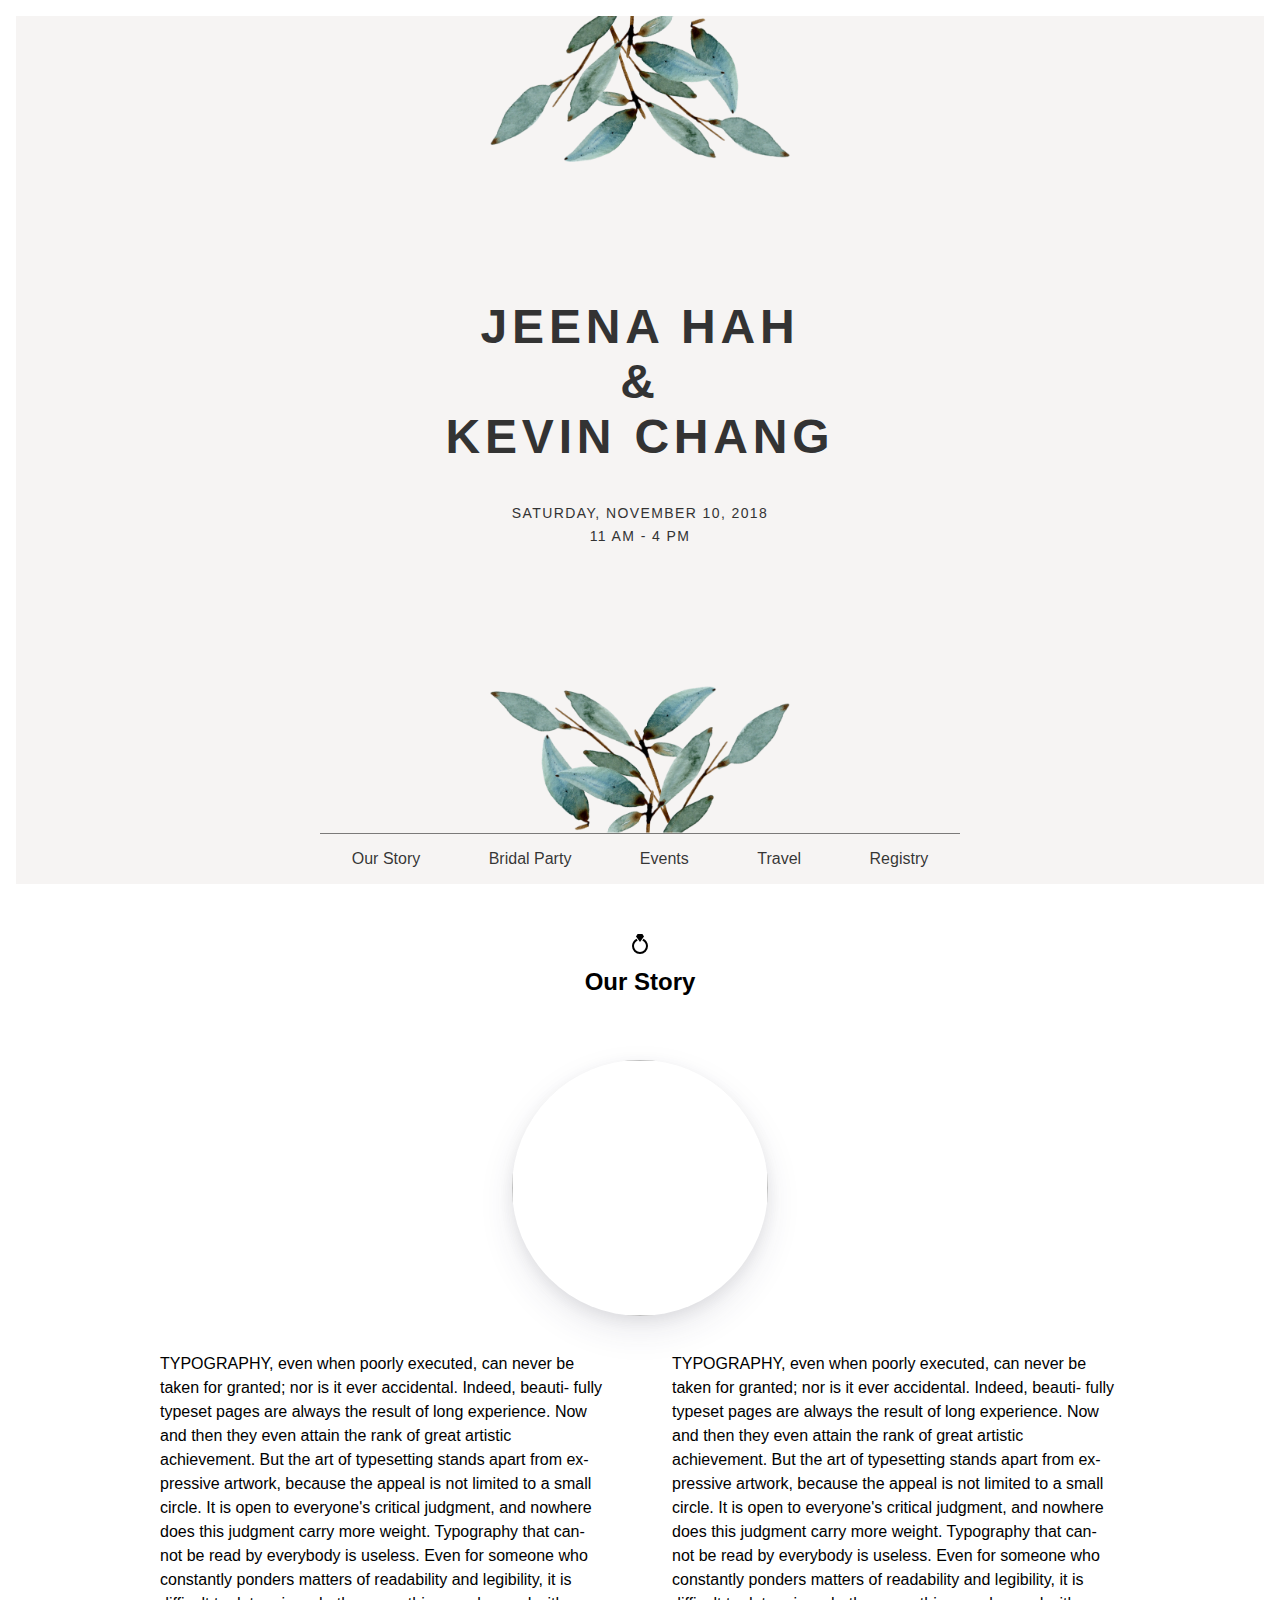
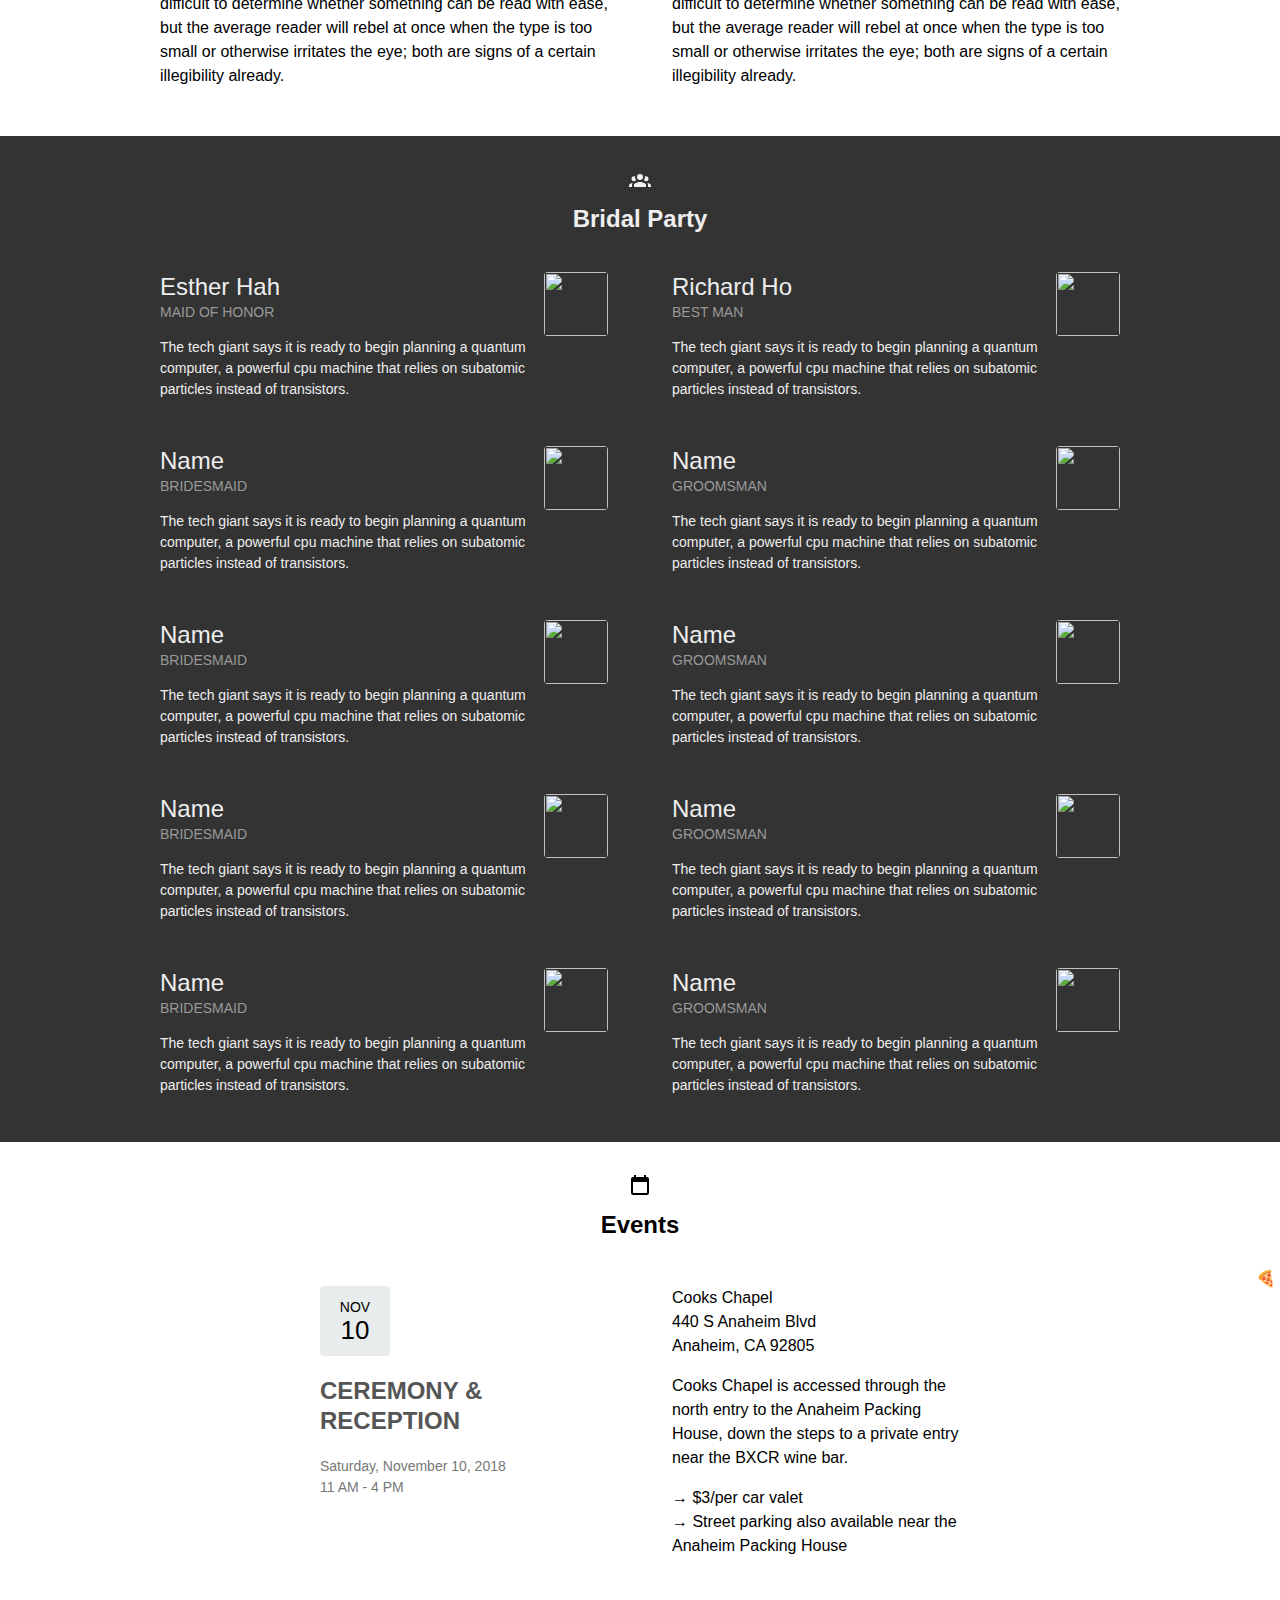
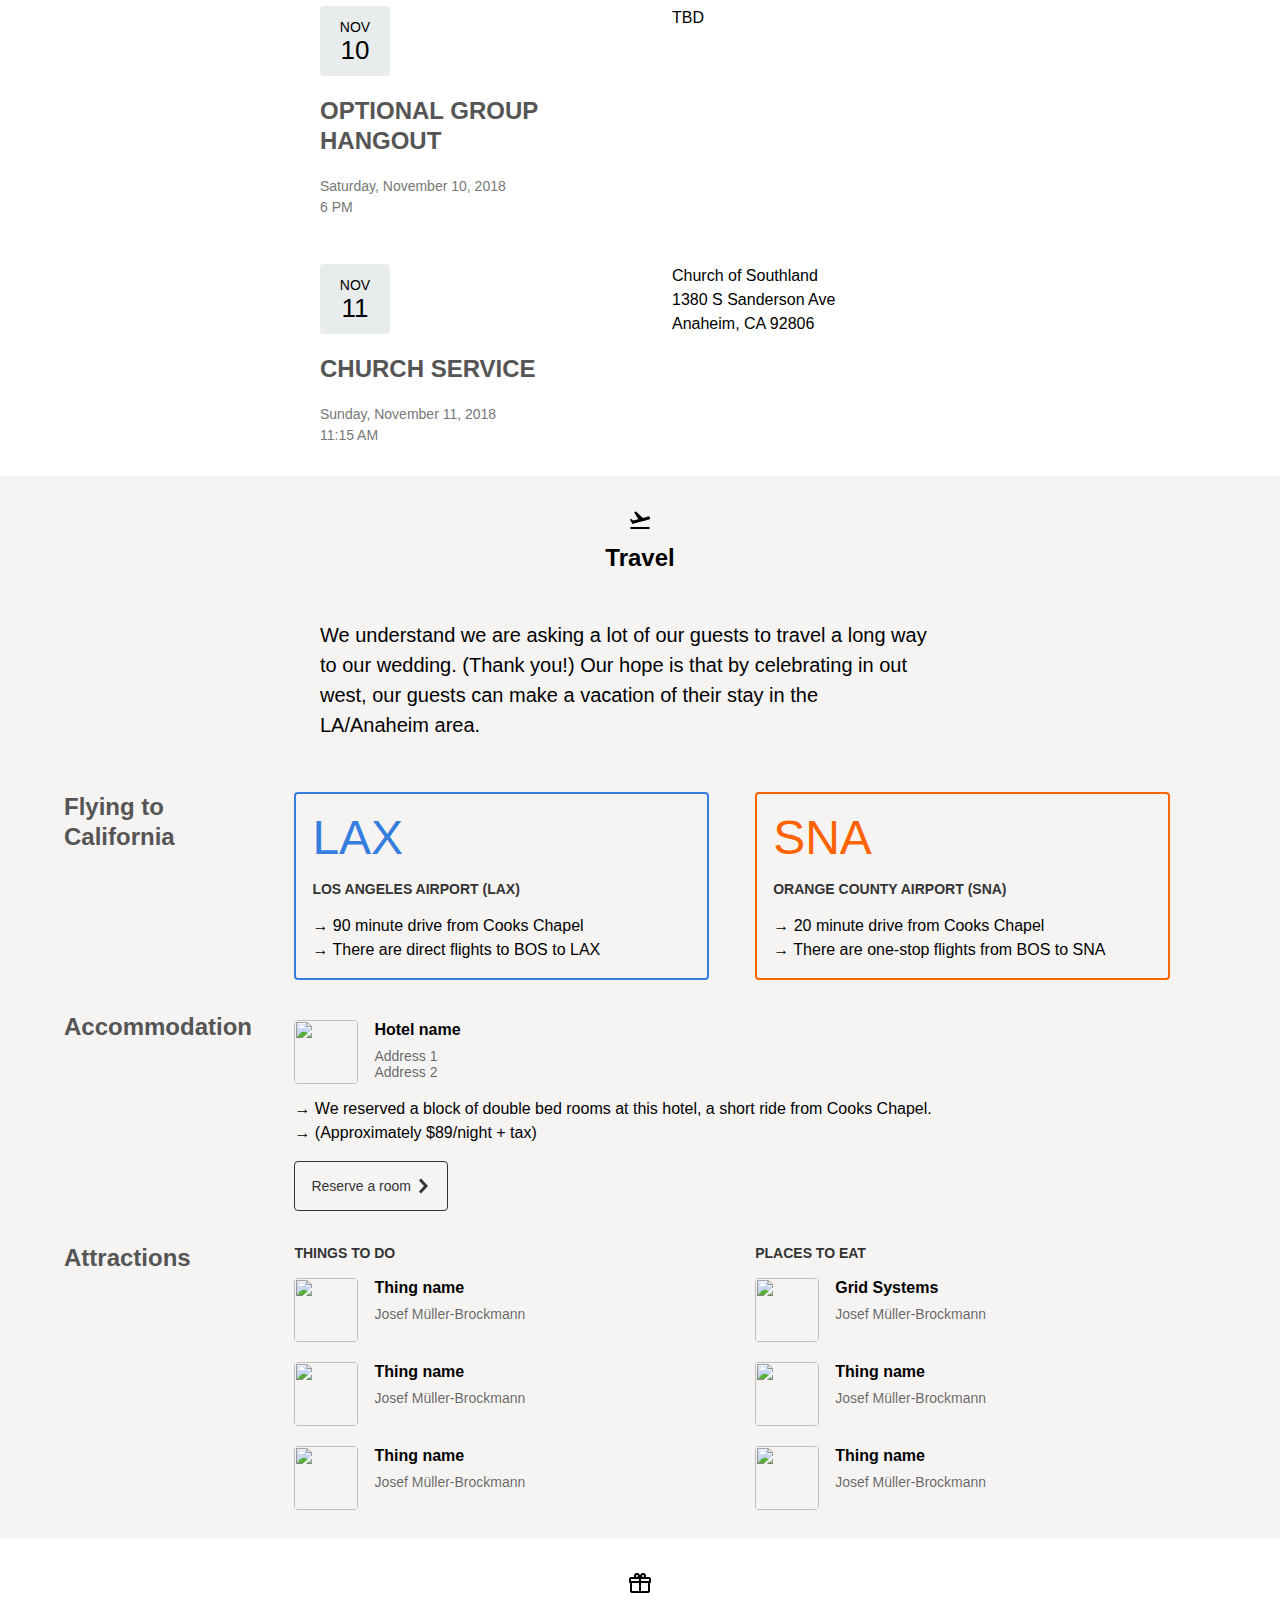
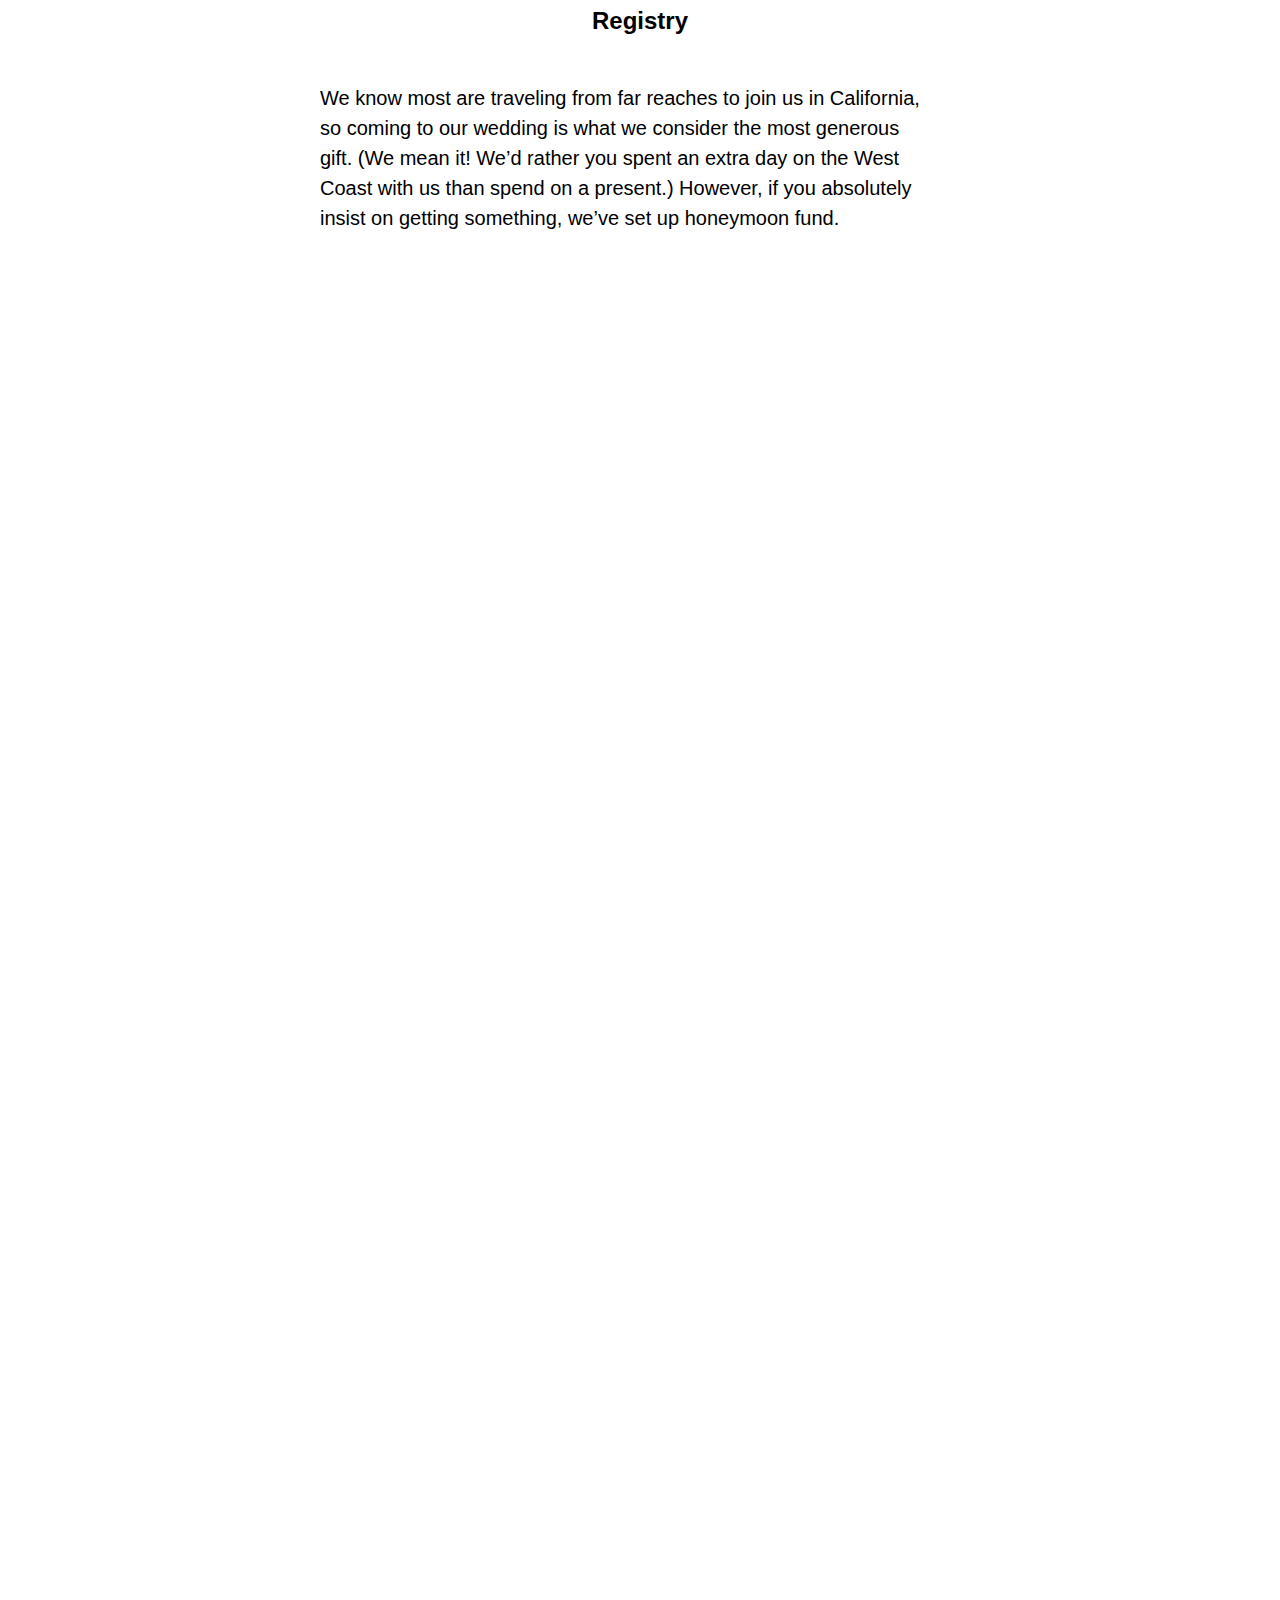
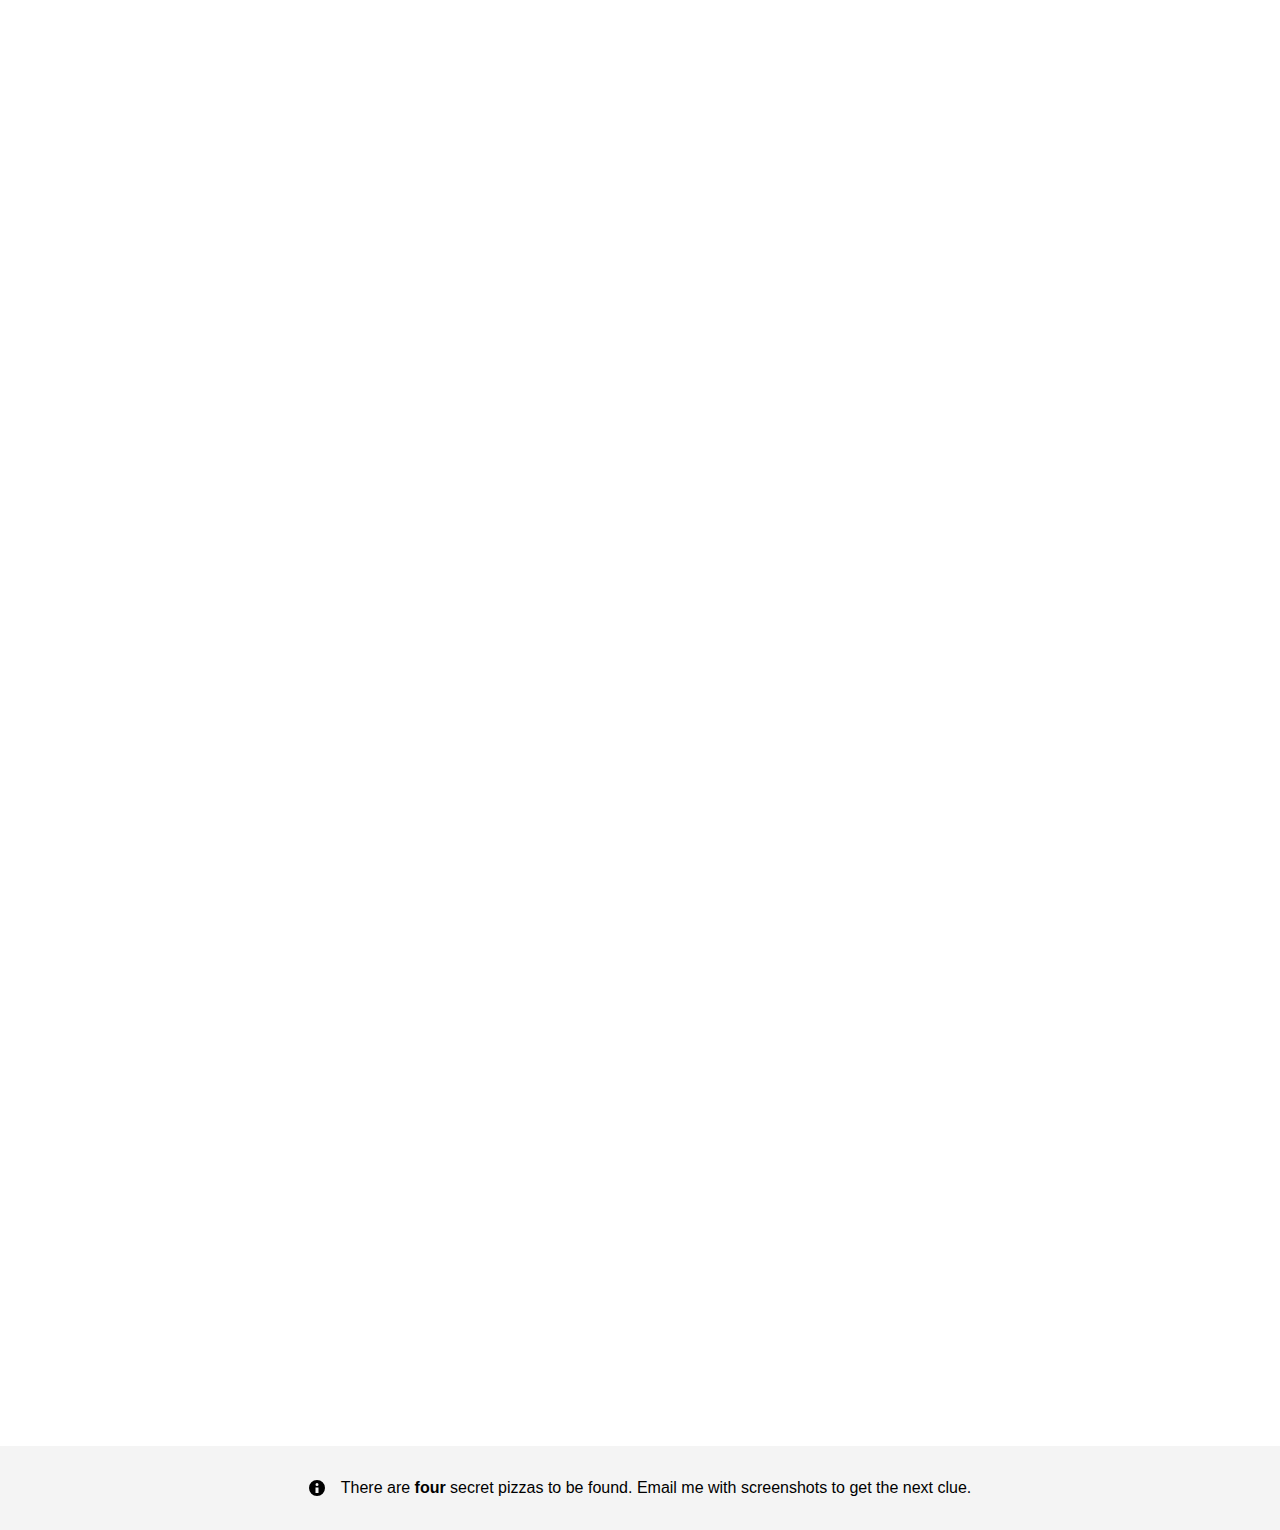
==== index.html @ cdd046a1 "pizza" ====
<!DOCTYPE html>
<html lang="en">
<head>
  <meta charset="utf-8">
  <title>Jeena &amp; Kevin</title>
  <meta name="description" content="">
  <meta name="author" content="">
  <link rel="icon" href="images/favicon.ico" type="image/x-icon"/>
  <meta name="viewport" content="width=device-width, initial-scale=1">
  <link rel="stylesheet" href="css/tachyons.min.css">
  <link rel="stylesheet" href="css/style.css">
</head>
<body class="sans-serif">

<!-- Index
  –––––––––––––––––––––––––––––––––––––––––––––––––– -->
<article id="index">
  <div class="vh-100 dt w-100 tc bg-beige ba bw4 b--white flex justify-between flex-column">

    <div class="flower flex-auto">
      <img src="images/flower.png">
    </div>
    <div class="flex items-center flex-column">
      <h1 class="ttu f3 f1-ns tracked fw7 dark-gray mb3 mt3">Jeena Hah<br/>&amp;<br/>Kevin Chang</h1>

      <blockquote class="ph0 mh0 measure f4 center">
        <cite class="f6 ttu tracked fs-normal dark-gray">Saturday, November 10, 2018<br />11 AM - 4 PM</cite>
      </blockquote>
    </div>

    <div class="flower reverse flex-auto">
      <img onclick="changeTitle()" src="images/flower.png">
    </div>
    <nav class="bt b--black-50 tc center">
    <a class="f6 f5-l link black-80 dim dib pa3 ph4-l" href="#our-story">Our Story</a>
    <a class="f6 f5-l link black-80 dim dib pa3 ph4-l" href="#bridal-party">Bridal Party</a>
    <a class="f6 f5-l link black-80 dim dib pa3 ph4-l" href="#events">Events</a>
    <a class="f6 f5-l link black-80 dim dib pa3 ph4-l" href="#travel">Travel</a>
    <a class="f6 f5-l link black-80 dim dib pa3 ph4-l" href="#registry">Registry</a>
  </nav>

  </div>
</article>
<!-- End Index
  –––––––––––––––––––––––––––––––––––––––––––––––––– -->

<!-- Our Story
  –––––––––––––––––––––––––––––––––––––––––––––––––– -->
<section id="our-story" class="mw8 center">
  <div class="pt4 tc">
    <?xml version="1.0" encoding="UTF-8"?><!DOCTYPE svg PUBLIC "-//W3C//DTD SVG 1.1//EN" "http://www.w3.org/Graphics/SVG/1.1/DTD/svg11.dtd"><svg xmlns="http://www.w3.org/2000/svg" xmlns:xlink="http://www.w3.org/1999/xlink" version="1.1" width="24" height="24" viewBox="0 0 24 24"><path d="M12,10L8,4.4L9.6,2H14.4L16,4.4L12,10M15.5,6.8L14.3,8.5C16.5,9.4 18,11.5 18,14A6,6 0 0,1 12,20A6,6 0 0,1 6,14C6,11.5 7.5,9.4 9.7,8.5L8.5,6.8C5.8,8.1 4,10.8 4,14A8,8 0 0,0 12,22A8,8 0 0,0 20,14C20,10.8 18.2,8.1 15.5,6.8Z" /></svg>
  </div>
  <h1 class="f3 mt2 mb4 tc">Our Story</h1>
</section>

<section class="mw8 center">
  <div class="pt4 pl4 pr4 tc">
    <img src="http://tachyons.io/img/logo.jpg" class="br-100 h5 w5 dib shadow">
  </div>
</section>

<section class="mw8 center">
  <article class="cf ph3 ph4-ns pv4">
    <div class="fn fl-ns w-50-ns pr4-ns">
      <p class="f5 lh-copy mt0-ns">
        TYPOGRAPHY, even when poorly executed, can never be taken for granted;
        nor is it ever accidental. Indeed, beauti- fully typeset pages are always
        the result of long experience. Now and then they even attain the rank of
        great artistic achievement. But the art of typesetting stands apart from
        ex- pressive artwork, because the appeal is not limited to a small
        circle. It is open to everyone's critical judgment, and nowhere does this
        judgment carry more weight. Typography that can- not be read by everybody
        is useless. Even for someone who constantly ponders matters of
        readability and legibility, it is difficult to determine whether
        something can be read with ease, but the average reader will rebel at
        once when the type is too small or otherwise irritates the eye; both are
        signs of a certain illegibility already.
      </p>
    </div>
    <div class="fn fl-ns w-50-ns pl4-ns">
      <p class="f5 lh-copy mt0-ns">
        TYPOGRAPHY, even when poorly executed, can never be taken for granted;
        nor is it ever accidental. Indeed, beauti- fully typeset pages are always
        the result of long experience. Now and then they even attain the rank of
        great artistic achievement. But the art of typesetting stands apart from
        ex- pressive artwork, because the appeal is not limited to a small
        circle. It is open to everyone's critical judgment, and nowhere does this
        judgment carry more weight. Typography that can- not be read by everybody
        is useless. Even for someone who constantly ponders matters of
        readability and legibility, it is difficult to determine whether
        something can be read with ease, but the average reader will rebel at
        once when the type is too small or otherwise irritates the eye; both are
        signs of a certain illegibility already.
      </p>
    </div>
  </article>
</section>
<!-- End Our Story
  –––––––––––––––––––––––––––––––––––––––––––––––––– -->

<!-- Bridal Party
  –––––––––––––––––––––––––––––––––––––––––––––––––– -->
<div class="bg-dark-gray">
  <section id="bridal-party" class="mw8 center">
    <div class="pt4 tc">
      <?xml version="1.0" encoding="UTF-8"?>
      <!DOCTYPE svg PUBLIC "-//W3C//DTD SVG 1.1//EN" "http://www.w3.org/Graphics/SVG/1.1/DTD/svg11.dtd">
      <svg xmlns="http://www.w3.org/2000/svg" xmlns:xlink="http://www.w3.org/1999/xlink" version="1.1"  width="24" height="24" viewBox="0 0 24 24">
         <path fill="#F6F4F3" d="M12,6A3,3 0 0,0 9,9A3,3 0 0,0 12,12A3,3 0 0,0 15,9A3,3 0 0,0 12,6M6,8.17A2.5,2.5 0 0,0 3.5,10.67A2.5,2.5 0 0,0 6,13.17C6.88,13.17 7.65,12.71 8.09,12.03C7.42,11.18 7,10.15 7,9C7,8.8 7,8.6 7.04,8.4C6.72,8.25 6.37,8.17 6,8.17M18,8.17C17.63,8.17 17.28,8.25 16.96,8.4C17,8.6 17,8.8 17,9C17,10.15 16.58,11.18 15.91,12.03C16.35,12.71 17.12,13.17 18,13.17A2.5,2.5 0 0,0 20.5,10.67A2.5,2.5 0 0,0 18,8.17M12,14C10,14 6,15 6,17V19H18V17C18,15 14,14 12,14M4.67,14.97C3,15.26 1,16.04 1,17.33V19H4V17C4,16.22 4.29,15.53 4.67,14.97M19.33,14.97C19.71,15.53 20,16.22 20,17V19H23V17.33C23,16.04 21,15.26 19.33,14.97Z" />
      </svg>
    </div>
    <h1 class="f3 mt2 mb4 tc light-gray">Bridal Party</h1>
  </section>

  <section class="mw8 center pb2">
    <ul class="cf list pl0 ml0">
      <li class="fl w-100 w-50-ns">
        <div class="pl3 pr4 pl4-ns pl4-ns">
          <div class="dt w-100 pb2 mt2">
            <div class="dtc v-top pr3">
              <h1 class="f3 fw5 mt0 mb0 lh-title light-gray">Esther Hah</h1>
              <p class="f6 lh-copy silver mv0 ttu">Maid of Honor</p>
              <p class="lh-copy measure f6 light-gray">
                The tech giant says it is ready to begin planning a quantum
                computer, a powerful cpu machine that relies on subatomic particles instead
                of transistors.
              </p>
            </div>
            <div class="dtc w3">
              <img src="http://tachyons.io/img/logo.jpg"class="br2 h3 w3 dib">
            </div>
          </div>
        </div>
      </li>
      <li class="fl w-100 w-50-ns">
        <div class="pl3 pr4 pl4-ns pl4-ns">
          <div class="dt w-100 pb2 mt2">
            <div class="dtc v-top pr3">
              <h1 class="f3 fw5 mt0 mb0 lh-title light-gray">Richard Ho</h1>
              <p class="f6 lh-copy silver mv0 ttu">Best Man</p>
              <p class="lh-copy measure f6 light-gray">
                The tech giant says it is ready to begin planning a quantum
                computer, a powerful cpu machine that relies on subatomic particles instead
                of transistors.
              </p>
            </div>
            <div class="dtc w3">
              <img src="http://tachyons.io/img/logo.jpg"class="br2 h3 w3 dib">
            </div>
          </div>
        </div>
      </li>
    </ul>
    <ul class="cf list pl0 ml0">
      <li class="fl w-100 w-50-ns">
        <div class="pl3 pr4 pl4-ns pl4-ns">
          <div class="dt w-100 pb2 mt2">
            <div class="dtc v-top pr3">
              <h1 class="f3 fw5 mt0 mb0 lh-title light-gray">Name</h1>
              <p class="f6 lh-copy silver mv0 ttu">Bridesmaid</p>
              <p class="lh-copy measure f6 light-gray">
                The tech giant says it is ready to begin planning a quantum
                computer, a powerful cpu machine that relies on subatomic particles instead
                of transistors.
              </p>
            </div>
            <div class="dtc w3">
              <img src="http://tachyons.io/img/logo.jpg"class="br2 h3 w3 dib">
            </div>
          </div>
        </div>
      </li>
      <li class="fl w-100 w-50-ns">
        <div class="pl3 pr4 pl4-ns pl4-ns">
          <div class="dt w-100 pb2 mt2">
            <div class="dtc v-top pr3">
              <h1 class="f3 fw5 mt0 mb0 lh-title light-gray">Name</h1>
              <p class="f6 lh-copy silver mv0 ttu">Groomsman</p>
              <p class="lh-copy measure f6 light-gray">
                The tech giant says it is ready to begin planning a quantum
                computer, a powerful cpu machine that relies on subatomic particles instead
                of transistors.
              </p>
            </div>
            <div class="dtc w3">
              <img src="http://tachyons.io/img/logo.jpg"class="br2 h3 w3 dib">
            </div>
          </div>
        </div>
      </li>
    </ul>
    <ul class="cf list pl0 ml0">
       <li class="fl w-100 w-50-ns">
        <div class="pl3 pr4 pl4-ns pl4-ns">
          <div class="dt w-100 pb2 mt2">
            <div class="dtc v-top pr3">
              <h1 class="f3 fw5 mt0 mb0 lh-title light-gray">Name</h1>
              <p class="f6 lh-copy silver mv0 ttu">Bridesmaid</p>
              <p class="lh-copy measure f6 light-gray">
                The tech giant says it is ready to begin planning a quantum
                computer, a powerful cpu machine that relies on subatomic particles instead
                of transistors.
              </p>
            </div>
            <div class="dtc w3">
              <img src="http://tachyons.io/img/logo.jpg"class="br2 h3 w3 dib">
            </div>
          </div>
        </div>
      </li>
      <li class="fl w-100 w-50-ns">
        <div class="pl3 pr4 pl4-ns pl4-ns">
          <div class="dt w-100 pb2 mt2">
            <div class="dtc v-top pr3">
              <h1 class="f3 fw5 mt0 mb0 lh-title light-gray">Name</h1>
              <p class="f6 lh-copy silver mv0 ttu">Groomsman</p>
              <p class="lh-copy measure f6 light-gray">
                The tech giant says it is ready to begin planning a quantum
                computer, a powerful cpu machine that relies on subatomic particles instead
                of transistors.
              </p>
            </div>
            <div class="dtc w3">
              <img src="http://tachyons.io/img/logo.jpg"class="br2 h3 w3 dib">
            </div>
          </div>
        </div>
      </li>
    </ul>
    <ul class="cf list pl0 ml0">
       <li class="fl w-100 w-50-ns">
        <div class="pl3 pr4 pl4-ns pl4-ns">
          <div class="dt w-100 pb2 mt2">
            <div class="dtc v-top pr3">
              <h1 class="f3 fw5 mt0 mb0 lh-title light-gray">Name</h1>
              <p class="f6 lh-copy silver mv0 ttu">Bridesmaid</p>
              <p class="lh-copy measure f6 light-gray">
                The tech giant says it is ready to begin planning a quantum
                computer, a powerful cpu machine that relies on subatomic particles instead
                of transistors.
              </p>
            </div>
            <div class="dtc w3">
              <img src="http://tachyons.io/img/logo.jpg"class="br2 h3 w3 dib">
            </div>
          </div>
        </div>
      </li>
      <li class="fl w-100 w-50-ns">
        <div class="pl3 pr4 pl4-ns pl4-ns">
          <div class="dt w-100 pb2 mt2">
            <div class="dtc v-top pr3">
              <h1 class="f3 fw5 mt0 mb0 lh-title light-gray">Name</h1>
              <p class="f6 lh-copy silver mv0 ttu">Groomsman</p>
              <p class="lh-copy measure f6 light-gray">
                The tech giant says it is ready to begin planning a quantum
                computer, a powerful cpu machine that relies on subatomic particles instead
                of transistors.
              </p>
            </div>
            <div class="dtc w3">
              <img src="http://tachyons.io/img/logo.jpg"class="br2 h3 w3 dib">
            </div>
          </div>
        </div>
      </li>
    </ul>
    <ul class="cf list pl0 ml0">
       <li class="fl w-100 w-50-ns">
        <div class="pl3 pr4 pl4-ns pl4-ns">
          <div class="dt w-100 pb2 mt2">
            <div class="dtc v-top pr3">
              <h1 class="f3 fw5 mt0 mb0 lh-title light-gray">Name</h1>
              <p class="f6 lh-copy silver mv0 ttu">Bridesmaid</p>
              <p class="lh-copy measure f6 light-gray">
                The tech giant says it is ready to begin planning a quantum
                computer, a powerful cpu machine that relies on subatomic particles instead
                of transistors.
              </p>
            </div>
            <div class="dtc w3">
              <img src="http://tachyons.io/img/logo.jpg"class="br2 h3 w3 dib">
            </div>
          </div>
        </div>
      </li>
      <li class="fl w-100 w-50-ns">
        <div class="pl3 pr4 pl4-ns pl4-ns">
          <div class="dt w-100 pb2 mt2">
            <div class="dtc v-top pr3">
              <h1 class="f3 fw5 mt0 mb0 lh-title light-gray">Name</h1>
              <p class="f6 lh-copy silver mv0 ttu">Groomsman</p>
              <p class="lh-copy measure f6 light-gray">
                The tech giant says it is ready to begin planning a quantum
                computer, a powerful cpu machine that relies on subatomic particles instead
                of transistors.
              </p>
            </div>
            <div class="dtc w3">
              <img src="http://tachyons.io/img/logo.jpg"class="br2 h3 w3 dib">
            </div>
          </div>
        </div>
      </li>
    </ul>
  </section>
</div>
<!-- End Bridal Party
  –––––––––––––––––––––––––––––––––––––––––––––––––– -->

<!-- Events
  –––––––––––––––––––––––––––––––––––––––––––––––––– -->
<section id="events" class="mw8 center">
  <div class="pt4 tc">
    <?xml version="1.0" encoding="UTF-8"?><!DOCTYPE svg PUBLIC "-//W3C//DTD SVG 1.1//EN" "http://www.w3.org/Graphics/SVG/1.1/DTD/svg11.dtd"><svg xmlns="http://www.w3.org/2000/svg" xmlns:xlink="http://www.w3.org/1999/xlink" version="1.1" width="24" height="24" viewBox="0 0 24 24"><path d="M19,19H5V8H19M16,1V3H8V1H6V3H5C3.89,3 3,3.89 3,5V19A2,2 0 0,0 5,21H19A2,2 0 0,0 21,19V5C21,3.89 20.1,3 19,3H18V1" /></svg>
  </div>
  <h1 class="f3 mt2 mb4 tc">Events</h1>
</section>

<div class="relative">
  <div class="absolute top-0 right-0 white">
    You found a secret 🍕!
  </div>
</div>

<section class="mw7 center">
  <article class="cf ph3 ph5-ns pv3">
    <header class="fn fl-ns w-50-ns pr4-ns">
      <div class="eventlist is-pulled-right">
        <div class="month">Nov</div>
        <div class="day">10</div>
      </div>
      <h2 class="f3 ttu mid-gray lh-title">
        CEREMONY &amp; RECEPTION
      </h2>
      <p class="f6 gray lh-copy">Saturday, November 10, 2018<br />11 AM - 4 PM</p>
    </header>
    <div class="fn fl-ns w-50-ns pl4-ns">
      <p class="f5 lh-copy mt0-ns">
        Cooks Chapel<br />
        440 S Anaheim Blvd<br />
        Anaheim, CA 92805
      </p>
      <p class="f5 mt0 lh-copy"> 
        Cooks Chapel is accessed through the north entry to the Anaheim Packing House, down the steps to a private entry near the BXCR wine bar.
      </p>
      <p class="f5 mt0 lh-copy">
        &rarr; $3/per car valet<br />
        &rarr; Street parking also available near the Anaheim Packing House
      </p>
    </div>
  </article>

  <article class="cf ph3 ph5-ns pv3">
    <header class="fn fl-ns w-50-ns pr4-ns">
      <div class="eventlist is-pulled-right">
        <div class="month">Nov</div>
        <div class="day">10</div>
      </div>
      <h2 class="f3 ttu mid-gray lh-title">
        OPTIONAL GROUP HANGOUT
      </h2>
      <p class="f6 gray lh-copy">Saturday, November 10, 2018<br />6 PM</p>
    </header>
    <div class="fn fl-ns w-50-ns pl4-ns">
      <p class="f5 lh-copy mt0-ns">
        TBD
      </p>
    </div>
  </article>

  <article class="cf ph3 ph5-ns pv3">
    <header class="fn fl-ns w-50-ns pr4-ns">
      <div class="eventlist is-pulled-right">
        <div class="month">Nov</div>
        <div class="day">11</div>
      </div>
      <h2 class="f3 ttu mid-gray lh-title">
        Church Service
      </h2>
      <p class="f6 gray lh-copy">Sunday, November 11, 2018<br />11:15 AM</p>
    </header>
    <div class="fn fl-ns w-50-ns pl4-ns">
      <p class="f5 lh-copy mt0-ns">
        Church of Southland<br />
        1380 S Sanderson Ave<br />
        Anaheim, CA 92806
      </p>
    </div>
  </article>
</section>
<!-- End Events
  –––––––––––––––––––––––––––––––––––––––––––––––––– -->

<!-- Travel
  –––––––––––––––––––––––––––––––––––––––––––––––––– -->
<div class="bg-beige">
  <section id="travel" class="mw8 center">
    <div class="pt4 tc">
      <?xml version="1.0" encoding="UTF-8"?><!DOCTYPE svg PUBLIC "-//W3C//DTD SVG 1.1//EN" "http://www.w3.org/Graphics/SVG/1.1/DTD/svg11.dtd"><svg xmlns="http://www.w3.org/2000/svg" xmlns:xlink="http://www.w3.org/1999/xlink" version="1.1" width="24" height="24" viewBox="0 0 24 24"><path d="M2.5,19H21.5V21H2.5V19M22.07,9.64C21.86,8.84 21.03,8.36 20.23,8.58L14.92,10L8,3.57L6.09,4.08L10.23,11.25L5.26,12.58L3.29,11.04L1.84,11.43L3.66,14.59L4.43,15.92L6.03,15.5L11.34,14.07L15.69,12.91L21,11.5C21.81,11.26 22.28,10.44 22.07,9.64Z" /></svg>
    </div>
    <h1 class="f3 mt2 mb4 tc">Travel</h1>
  </section>

  <section class="mw7 center">
    <article class="cf ph3 ph5-ns pv3">
      <div class="fn fl-ns w-100-ns pr4-ns">
        <p class="f4 lh-copy mt0-ns">
          We understand we are asking a lot of our guests to travel a long way to our wedding. (Thank you!) Our hope is that by celebrating in out west, our guests can make a vacation of their stay in the LA/Anaheim area.
        </p>
      </div>
    </article>
  </section>

  <section class="mw9 center">
    <article class="cf ph3 ph5-ns pv3">
      <header class="fn fl-ns w-20-ns pr4-ns">
        <h2 class="f3 mid-gray lh-title mt0">
          Flying to California
        </h2>
      </header>
      <div class="fn fl-ns w-40-ns">
        <div class="mb4 mb0-ns w-100 w-90-ns ba bw1 b--blue pa3 mr3 br2">
          <p class="fw2 f1 ma0 pa0 blue">LAX</p>
          <p class="f6 lh-copy dark-gray fw7 ttu">Los Angeles Airport (LAX)</p>
          <p class="f5 lh-copy mt0-ns mb0">
            &rarr; 90 minute drive from Cooks Chapel<br />
            &rarr; There are direct flights to BOS to LAX
          </p>
        </div>
      </div>
      <div class="fn fl-ns w-40-ns">
        <div class="mb4 mb0-ns w-100 w-90-ns ba bw1 b--orange pa3 mr3 br2">
          <p class="fw2 f1 ma0 pa0 orange">SNA</p>
          <p class="f6 lh-copy dark-gray fw7 ttu">Orange County Airport (SNA)</p>
          <p class="f5 lh-copy mt0-ns mb0">
            &rarr; 20 minute drive from Cooks Chapel<br />
            &rarr; There are one-stop flights from BOS to SNA
          </p>
        </div>
      </div>
    </article>
  </section>

  <section class="mw9 center">
    <article class="cf ph3 ph5-ns pv3">
      <header class="fn fl-ns w-20-ns pr4-ns">
        <h2 class="f3 mid-gray lh-title mt0">
          Accommodation
        </h2>
      </header>
      <div class="fn fl-ns w-80-ns">
        <a class="link dt w-100 pb2 mt2 dim" href="#0">
          <div class="dtc w3">
            <img src="http://tachyons.io/img/logo.jpg"class="br2 h3 w3 dib">
          </div>
          <div class="dtc v-top pl3">
            <h1 class="f6 f5-ns fw6 lh-title black mv0">Hotel name</h1>
            <h2 class="f6 fw4 mt2 mb0 black-60">Address 1<br />Address 2</h2>
          </div>
        </a>
        <p class="f5 lh-copy mt0-ns">
          &rarr; We reserved a block of double bed rooms at this hotel, a short ride from Cooks Chapel.<br />
          &rarr; (Approximately $89/night + tax)
        </p>
        <a href="#" class="f6 no-underline dark-gray bg-animate hover-black inline-flex items-center pa3 mt0 ba br2 border-box">
        <span class="pr1">Reserve a room</span>
        <svg class="w1" data-icon="chevronRight" viewBox="0 0 32 32" style="fill:currentcolor">
          <title>chevronRight icon</title>
          <path d="M12 1 L26 16 L12 31 L8 27 L18 16 L8 5 z"></path>
        </svg>
      </a>
      </div>
    </article>
  </section>

  <section class="mw9 center">
    <article class="cf ph3 ph5-ns pv3">
      <header class="fn fl-ns w-20-ns pr4-ns">
        <h2 class="f3 mid-gray lh-title mt0">
          Attractions
        </h2>
      </header>
      <div class="fn fl-ns w-40-ns">
        <p class="f6 mt0-ns lh-copy dark-gray fw7 ttu">Things to do</p>
        <article>
          <a class="link dt w-100 pb2 mt2 dim" href="#0">
            <div class="dtc w3">
              <img src="http://tachyons.io/img/logo.jpg"class="br2 h3 w3 dib">
            </div>
            <div class="dtc v-top pl3">
              <h1 class="f6 f5-ns fw6 lh-title black mv0">Thing name</h1>
              <h2 class="f6 fw4 mt2 mb0 black-60">Josef Müller-Brockmann</h2>
            </div>
          </a>
          <a class="link dt w-100 pb2 mt2 dim" href="#0">
            <div class="dtc w3">
              <img src="http://tachyons.io/img/logo.jpg"class="br2 h3 w3 dib">
            </div>
            <div class="dtc v-top pl3">
              <h1 class="f6 f5-ns fw6 lh-title black mv0">Thing name</h1>
              <h2 class="f6 fw4 mt2 mb0 black-60">Josef Müller-Brockmann</h2>
            </div>
          </a>
          <a class="link dt w-100 pb2 mt2 dim" href="#0">
            <div class="dtc w3">
              <img src="http://tachyons.io/img/logo.jpg"class="br2 h3 w3 dib">
            </div>
            <div class="dtc v-top pl3">
              <h1 class="f6 f5-ns fw6 lh-title black mv0">Thing name</h1>
              <h2 class="f6 fw4 mt2 mb0 black-60">Josef Müller-Brockmann</h2>
            </div>
          </a>
        </article>
      </div>
      <div class="fn fl-ns w-40-ns">
        <p class="f6 mt0-ns lh-copy dark-gray fw7 ttu">Places to eat</p>
        <article>
          <a class="link dt w-100 pb2 mt2 dim" href="#0">
            <div class="dtc w3">
              <img src="http://tachyons.io/img/logo.jpg"class="br2 h3 w3 dib">
            </div>
            <div class="dtc v-top pl3">
              <h1 class="f6 f5-ns fw6 lh-title black mv0">Grid Systems</h1>
              <h2 class="f6 fw4 mt2 mb0 black-60">Josef Müller-Brockmann</h2>
            </div>
          </a>
          <a class="link dt w-100 pb2 mt2 dim" href="#0">
            <div class="dtc w3">
              <img src="http://tachyons.io/img/logo.jpg"class="br2 h3 w3 dib">
            </div>
            <div class="dtc v-top pl3">
              <h1 class="f6 f5-ns fw6 lh-title black mv0">Thing name</h1>
              <h2 class="f6 fw4 mt2 mb0 black-60">Josef Müller-Brockmann</h2>
            </div>
          </a>
          <a class="link dt w-100 pb2 mt2 dim" href="#0">
            <div class="dtc w3">
              <img src="http://tachyons.io/img/logo.jpg"class="br2 h3 w3 dib">
            </div>
            <div class="dtc v-top pl3">
              <h1 class="f6 f5-ns fw6 lh-title black mv0">Thing name</h1>
              <h2 class="f6 fw4 mt2 mb0 black-60">Josef Müller-Brockmann</h2>
            </div>
          </a>
        </article>
      </div>
    </article>
  </section>
</div>
<!-- End Travel
  –––––––––––––––––––––––––––––––––––––––––––––––––– -->

<!-- Registry
  –––––––––––––––––––––––––––––––––––––––––––––––––– -->
<section id="registry" class="mw8 center">
  <div class="pt4 tc">
    <?xml version="1.0" encoding="UTF-8"?><!DOCTYPE svg PUBLIC "-//W3C//DTD SVG 1.1//EN" "http://www.w3.org/Graphics/SVG/1.1/DTD/svg11.dtd"><svg xmlns="http://www.w3.org/2000/svg" xmlns:xlink="http://www.w3.org/1999/xlink" version="1.1" width="24" height="24" viewBox="0 0 24 24"><path d="M22,12V20A2,2 0 0,1 20,22H4A2,2 0 0,1 2,20V12A1,1 0 0,1 1,11V8A2,2 0 0,1 3,6H6.17C6.06,5.69 6,5.35 6,5A3,3 0 0,1 9,2C10,2 10.88,2.5 11.43,3.24V3.23L12,4L12.57,3.23V3.24C13.12,2.5 14,2 15,2A3,3 0 0,1 18,5C18,5.35 17.94,5.69 17.83,6H21A2,2 0 0,1 23,8V11A1,1 0 0,1 22,12M4,20H11V12H4V20M20,20V12H13V20H20M9,4A1,1 0 0,0 8,5A1,1 0 0,0 9,6A1,1 0 0,0 10,5A1,1 0 0,0 9,4M15,4A1,1 0 0,0 14,5A1,1 0 0,0 15,6A1,1 0 0,0 16,5A1,1 0 0,0 15,4M3,8V10H11V8H3M13,8V10H21V8H13Z" /></svg>
  </div>
  <h1 class="f3 mt2 mb4 tc">Registry</h1>
</section>

<section class="mw7 center">
  <article class="cf ph3 ph5-ns pv3">
    <div class="fn fl-ns w-100-ns pr4-ns">
      <p class="f4 lh-copy mt0-ns">
        We know most are traveling from far reaches to join us in California, so coming to our wedding is what we consider the most generous gift. (We mean it! We’d rather you spent an extra day on the West Coast with us than spend on a present.) However, if you absolutely insist on getting something, we’ve set up honeymoon fund.
      </p>
    </div>
  </article>
</section>
<!-- End Registry
  –––––––––––––––––––––––––––––––––––––––––––––––––– -->

<br /><br /><br /><br /><br /><br /><br /><br /><br /><br /><br /><br /><br /><br /><br /><br /><br /><br /><br /><br /><br /><br /><br /><br /><br /><br /><br /><br /><br /><br /><br /><br /><br /><br /><br /><br /><br /><br /><br /><br /><br /><br /><br /><br /><br /><br /><br /><br /><br /><br /><br /><br /><br /><br /><br /><br /><br /><br /><br /><br /><br /><br /><br /><br /><br /><br /><br /><br /><br /><br /><br /><br /><br /><br /><br /><br /><br /><br /><br /><br /><br /><br /><br /><br /><br /><br /><br /><br /><br /><br /><br /><br /><br /><br /><br /><br /><br /><br /><br /><br /><br /><br /><br /><br /><br /><br /><br /><br /><br /><br /><br /><br /><br /><br /><br /><br /><br /><br /><br /><br /><br /><br /><br /><br /><br /><br /><br /><br /><br /><br /><br /><br /><br /><br /><br /><br /><br /><br /><br /><br /><br /><br /><br /><br /><br /><br /><br /><br /><br /><br /><br />
<!-- Bonus
  –––––––––––––––––––––––––––––––––––––––––––––––––– -->
<div class="flex items-center justify-center pa4 bg-near-white">
  <svg class="w2 w1-ns" data-icon="info" viewBox="0 0 32 32" style="fill:currentcolor">
    <title>info icon</title>
    <path d="M16 0 A16 16 0 0 1 16 32 A16 16 0 0 1 16 0 M19 15 L13 15 L13 26 L19 26 z M16 6 A3 3 0 0 0 16 12 A3 3 0 0 0 16 6"></path>
  </svg>
  <span class="lh-title ml3">There are <strong>four</strong> secret pizzas to be found. Email me with screenshots to get the next clue.</span>
</div>
<!-- End Bonus
  –––––––––––––––––––––––––––––––––––––––––––––––––– -->

<!--
Finish the maze to get the secret pizza 🍕!


   .===============================================================.
   |  ,-----------------,                                          |
   | /| HELP THE BUNNY  |==========.===.   .===.   .===========.   |
   || |    FIND HIS     |          |   |   |   |   |           | E |
   || |     PIZZA!      |  |===|   |   |   |   |   |           | N |
   || |_________________|          |   |       |   |           | D |
   ||/_________________/   .======='   |   .   |   |     🍕    |   |
   |   |   |           |   |           |   |   |   |           |   |
   |   |   '==========='   |   |======='   |   |   |   ,===.   |   |
   |   |                   |               |   |   |   |   |       |
   |   '===============|   '===.   |===.   |   |   |==='   '=======|
   |                           |       |   |   |   |               |
   |   |===============.   .   '===|   |   |===|   |   .=======.   |
   |                   |   |           |   |   |   |   |       |   |
   |   .===========.   |   |   |===.   |   |   |   |   |   |   |   |
   |   |           |   |   |       |   |   |   |   |   |   |   |   |
   |   |   .===.   |   |   |===.   '===|   |   '==='   |   |   |   |
   |   |   |   |   |   |   |   |       |   |           |   |   |   |
   |   '==='   /`\ '==='   |   '===.   |   '===========|   |   |   |
   |          / : |                |   |               |   |   |   |
   | _.._=====| '/ '===|   .======='   '===========.   |   |   |   |
   /`    \    | /          |                       |   |   |       |
  |  .-._ '-"` (=======.   |   .===============.   |   |   '===.   |
  |_/  |/   e  e\==.   |   |   |               |   |   |       |   |
   | S ||  >   @ )<|   |   |   |   .=======.   |   |   |===.   |   |
   | T | \  '--`/  |   |   |   |   |       |   |   |   |   |   |   |
   | A | / '--<`   |   |   |   |   |   |   |   |   '==='   |   '   |
   | R || ,    \\  |           |   |   |   |   |           |       |
   | T |; ;     \\__'======.   |   |   '==='   |   .===.   |   |   |
   |   / /      |.__)==,   |   |   |           |   |   |   |   |   |
   |  (_/,--.   ; //"""\\  |   |   '==========='   |   '==='   |   |
   |  { `|   \_/  ||___||  |   |                   |           |   |
   |   ;-\   / |  |(___)|  |   '===========.   |   '=======.   |   |
   |   |  | /  |  |XXXXX|  |               |   |           |   |   |
   |   | /  \  '-,\XXXXX/  |   .==========='   '=======.   |   |   |
   |   | \__|----' `"""`   |   |                       |   |   |   |
   |   '==================='   '======================='   '==='   |
   |                                                               |
   '==============================================================='
-->

  <script src="js/scripts.js"></script>
</body>
</html>
---- css/style.css ----
/* Colors */
.bg-beige {
  background: #F6F4F3 !important;
}

/* Index */
.flower img {
  width: 300px;
  margin: 0 auto;
}
.reverse {
  transform: rotate(180deg);
}
@media screen and (min-width: 0px) and (max-width: 400px) {
  .flower img {
    width: 60%;
    height: 50%;
  }
}

/* Events */
.eventlist {
  height: 70px;
  width: 70px;
  margin: 0 ;
  font-size: 14px;
  text-align: center;
  box-sizing: border-box;
  background: #e8ecec;
  border-radius: 4px;
  padding: 6px;
}
.month, .day {
  margin: 3px 0;
  line-height: 1em;
  text-transform: uppercase;
  white-space: nowrap;
}
.month {
  font-size: 14px;
  margin-top: 8px;
}
.day {
  font-size: 26px;
}

/* Helpers */
.flex-auto {
  flex: auto;
}
.rounded-image {
  border-radius: 4px;
  overflow: hidden;
}
.shadow {
  box-shadow: 0 15px 35px rgba(50,50,93,.1), 0 5px 15px rgba(0,0,0,.07);
}
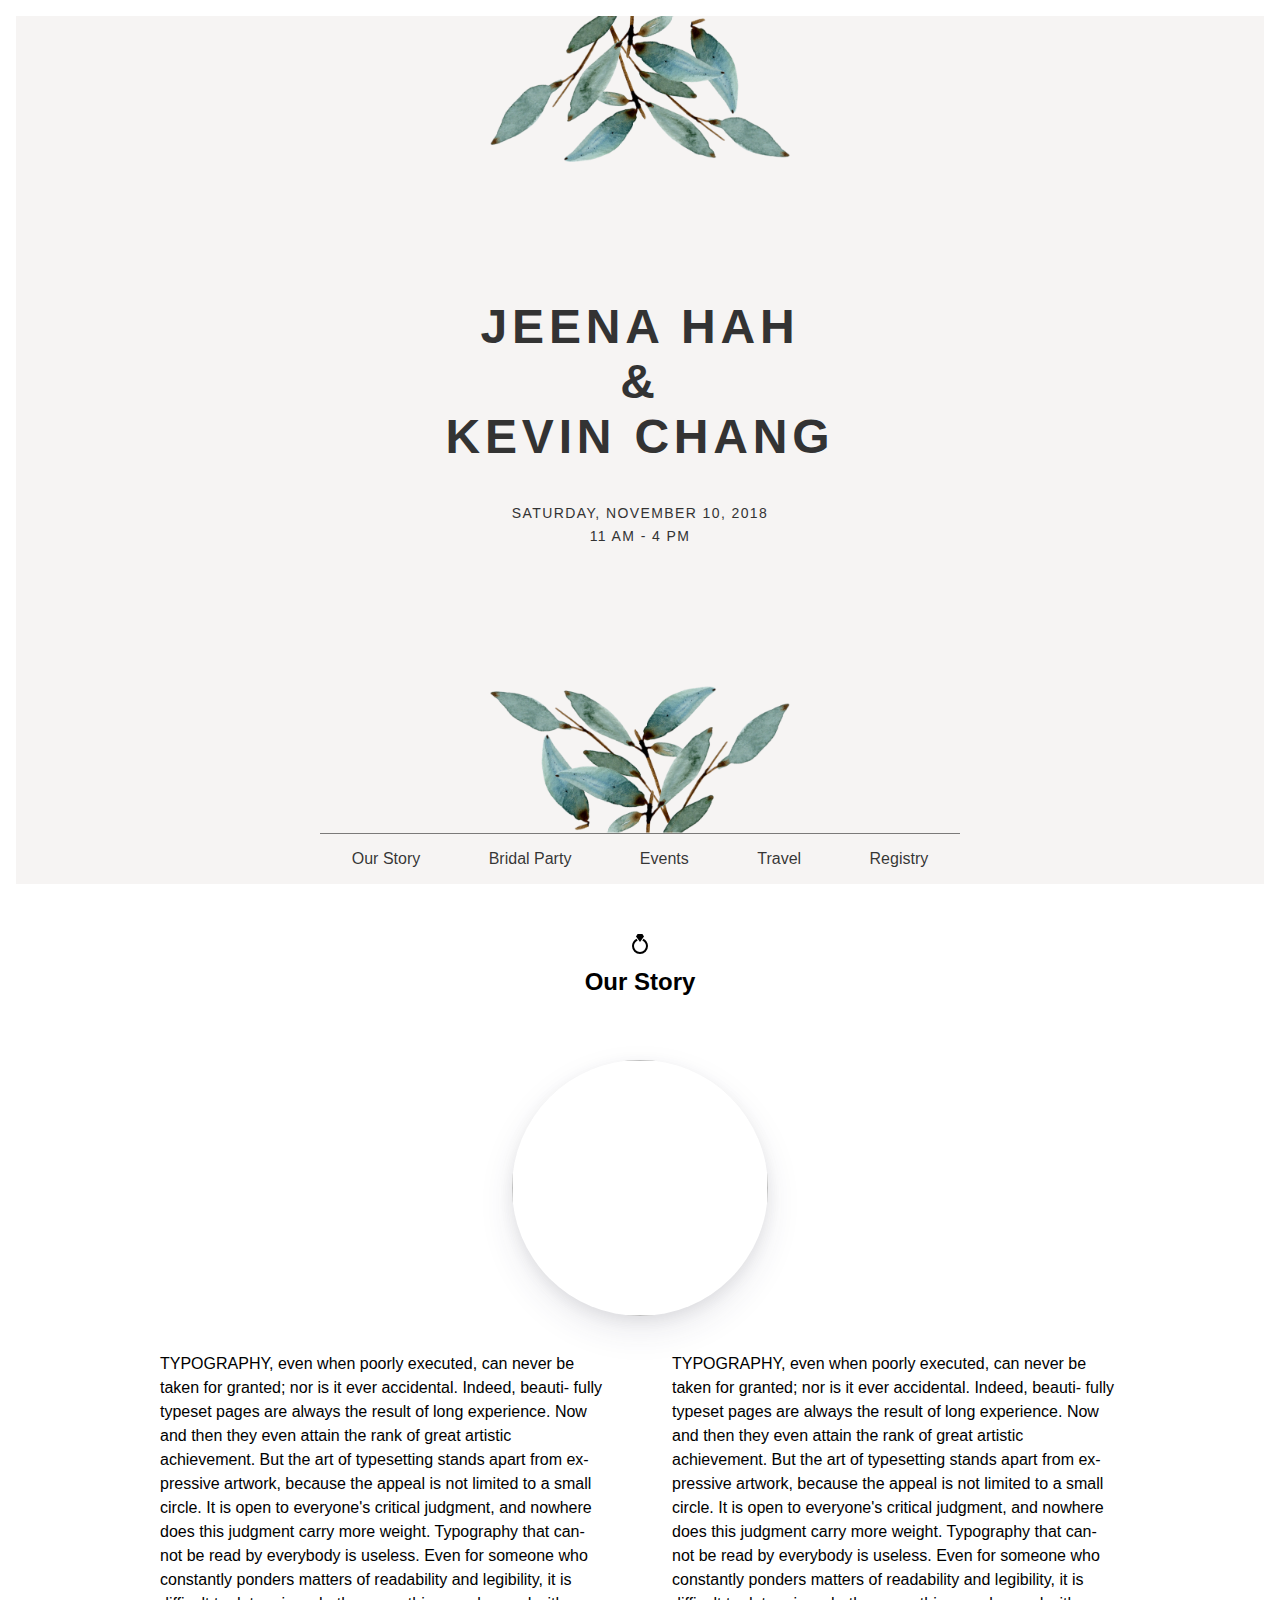
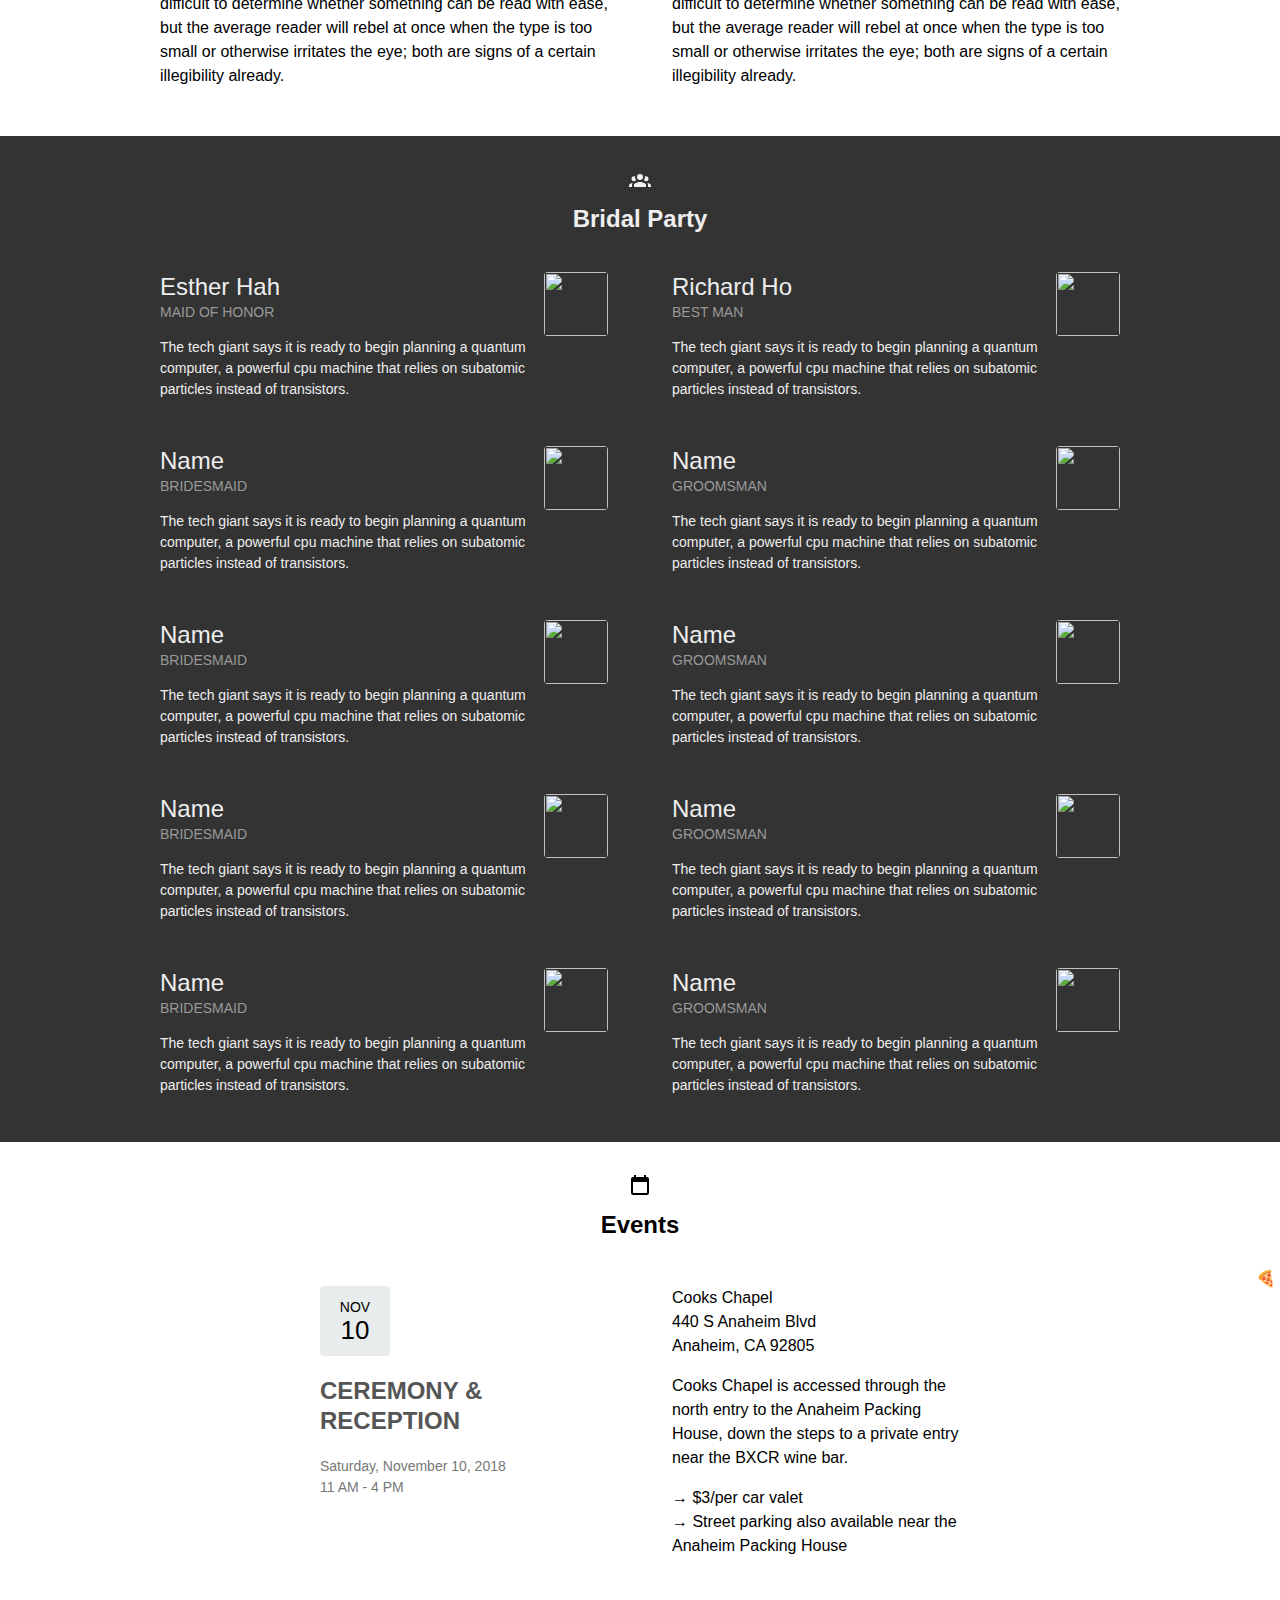
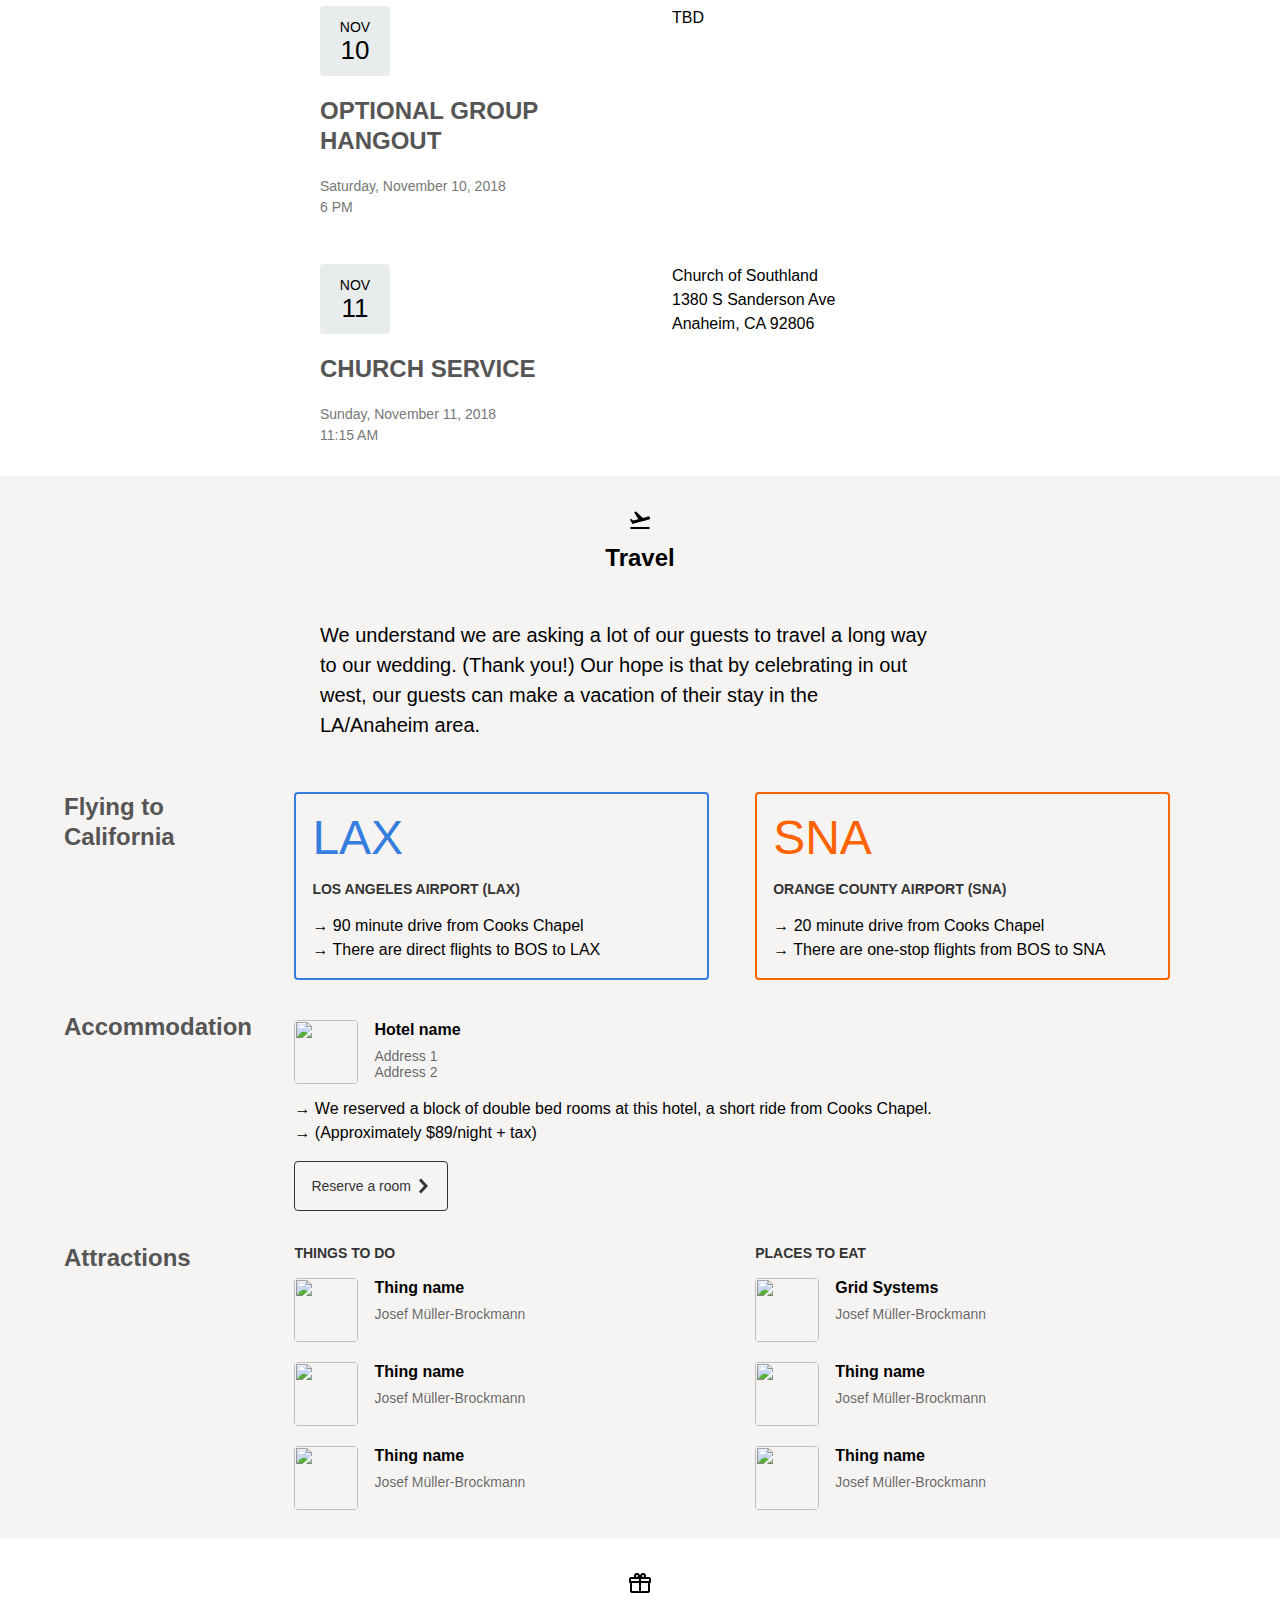
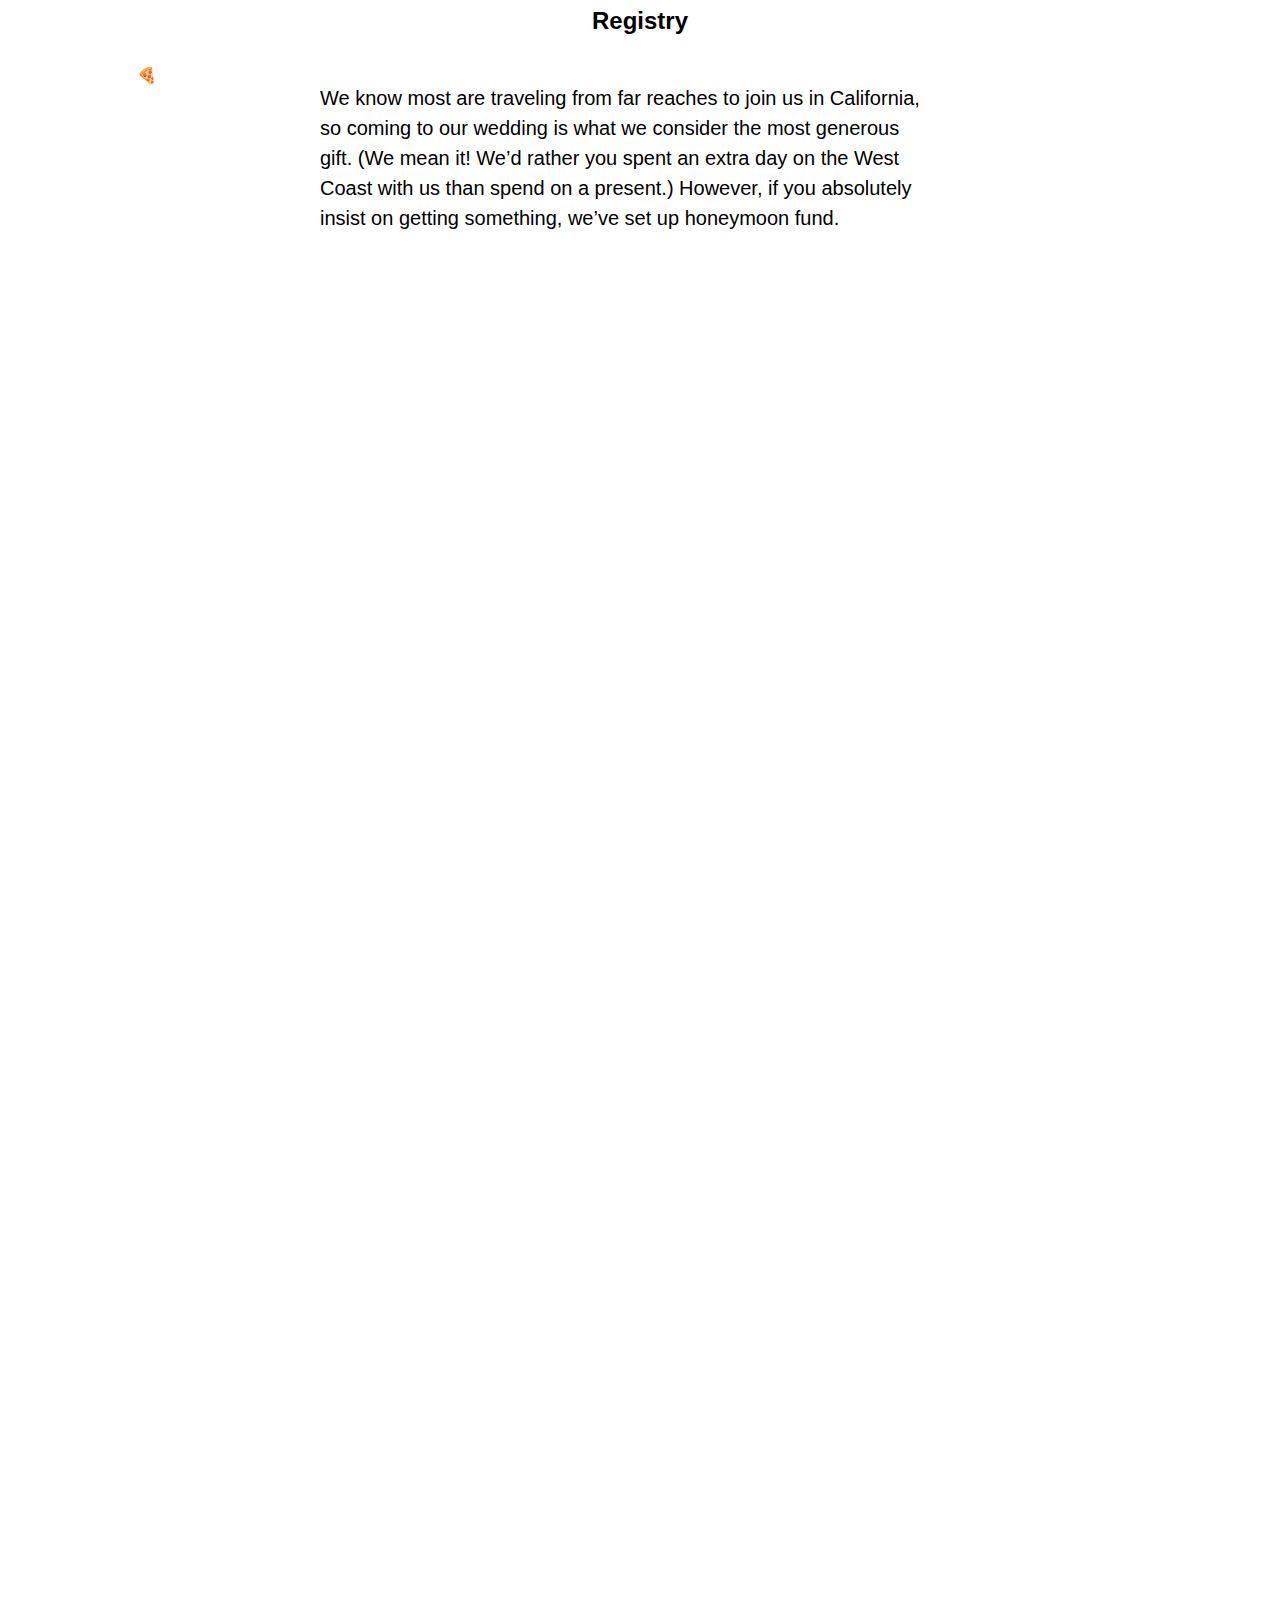
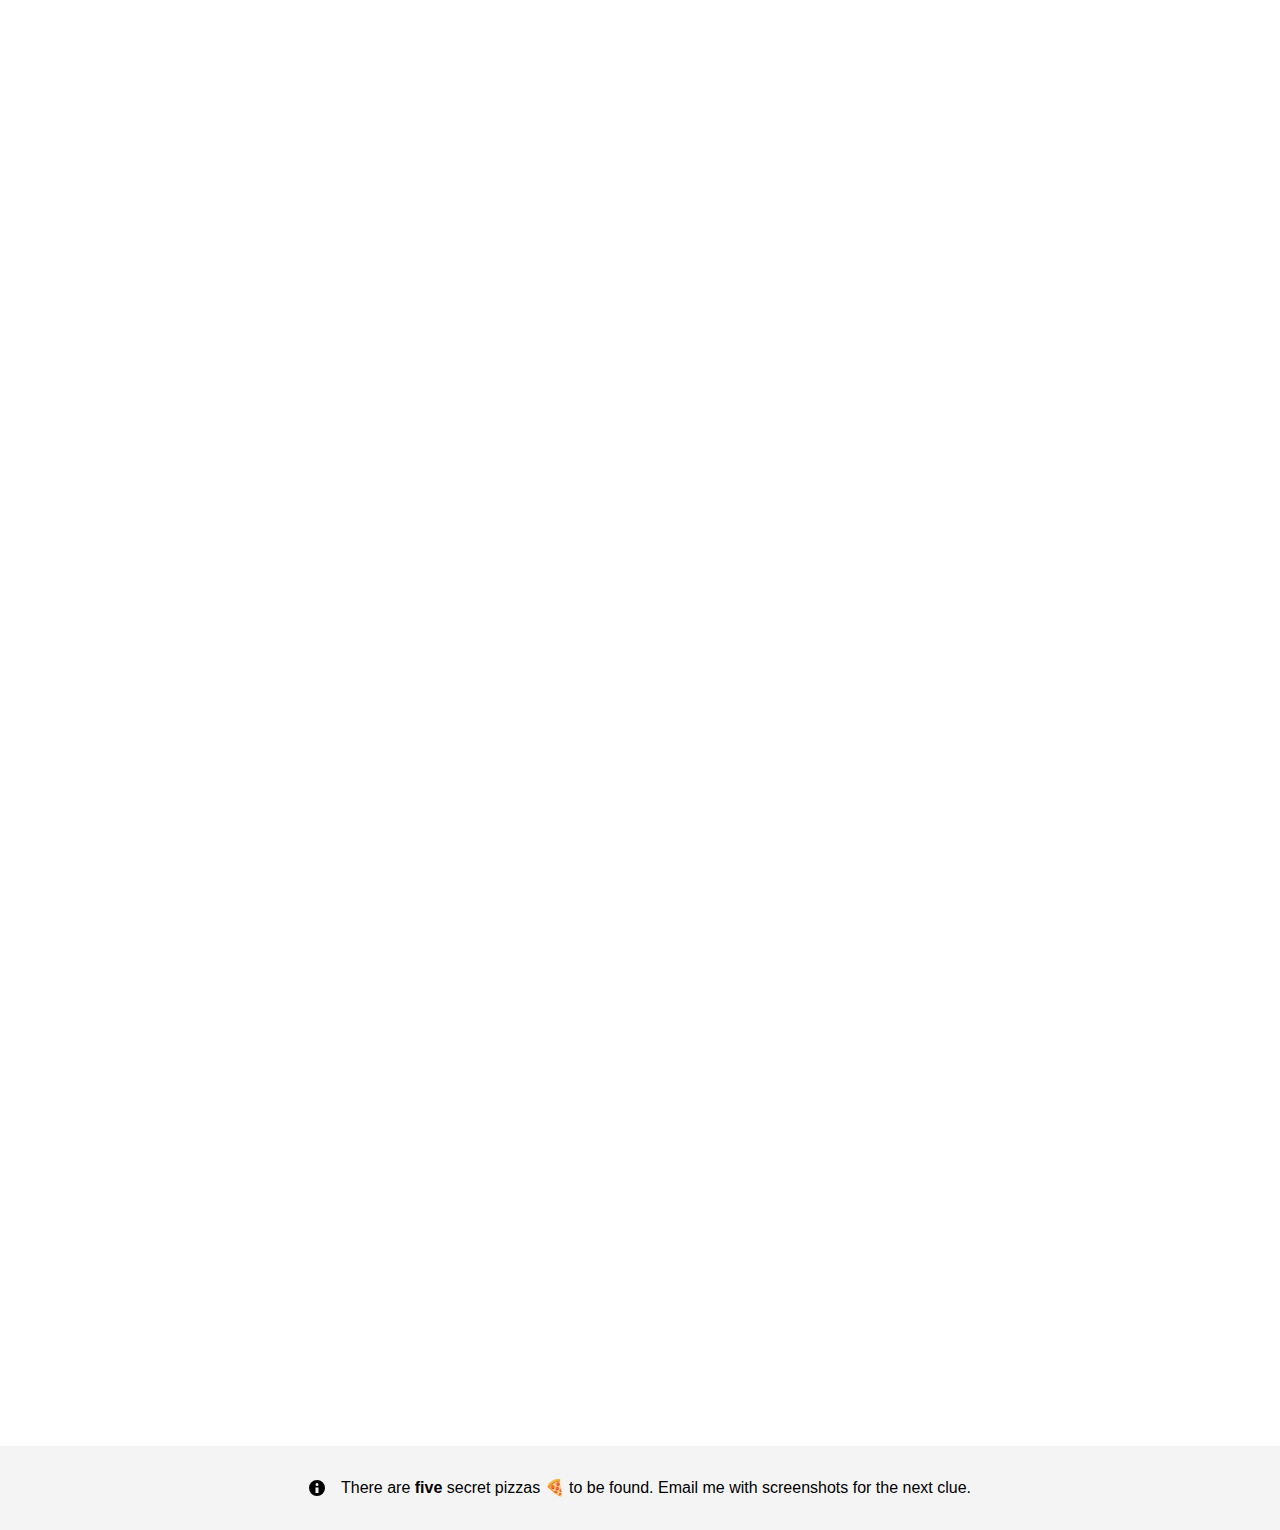
==== commit 6c71f2db: "added a pizza" ====
--- a/index.html
+++ b/index.html
@@ -559,6 +559,11 @@
   </div>
   <h1 class="f3 mt2 mb4 tc">Registry</h1>
 </section>
+<div class="relative">
+  <div class="absolute top-0 left-0 white">
+    You found a secret 🍕!
+  </div>
+</div>
 
 <section class="mw7 center">
   <article class="cf ph3 ph5-ns pv3">
@@ -580,7 +585,7 @@
     <title>info icon</title>
     <path d="M16 0 A16 16 0 0 1 16 32 A16 16 0 0 1 16 0 M19 15 L13 15 L13 26 L19 26 z M16 6 A3 3 0 0 0 16 12 A3 3 0 0 0 16 6"></path>
   </svg>
-  <span class="lh-title ml3">There are <strong>four</strong> secret pizzas to be found. Email me with screenshots to get the next clue.</span>
+  <span class="lh-title ml3">There are <strong>five</strong> secret pizzas 🍕 to be found. Email me with screenshots for the next clue.</span>
 </div>
 <!-- End Bonus
   –––––––––––––––––––––––––––––––––––––––––––––––––– -->
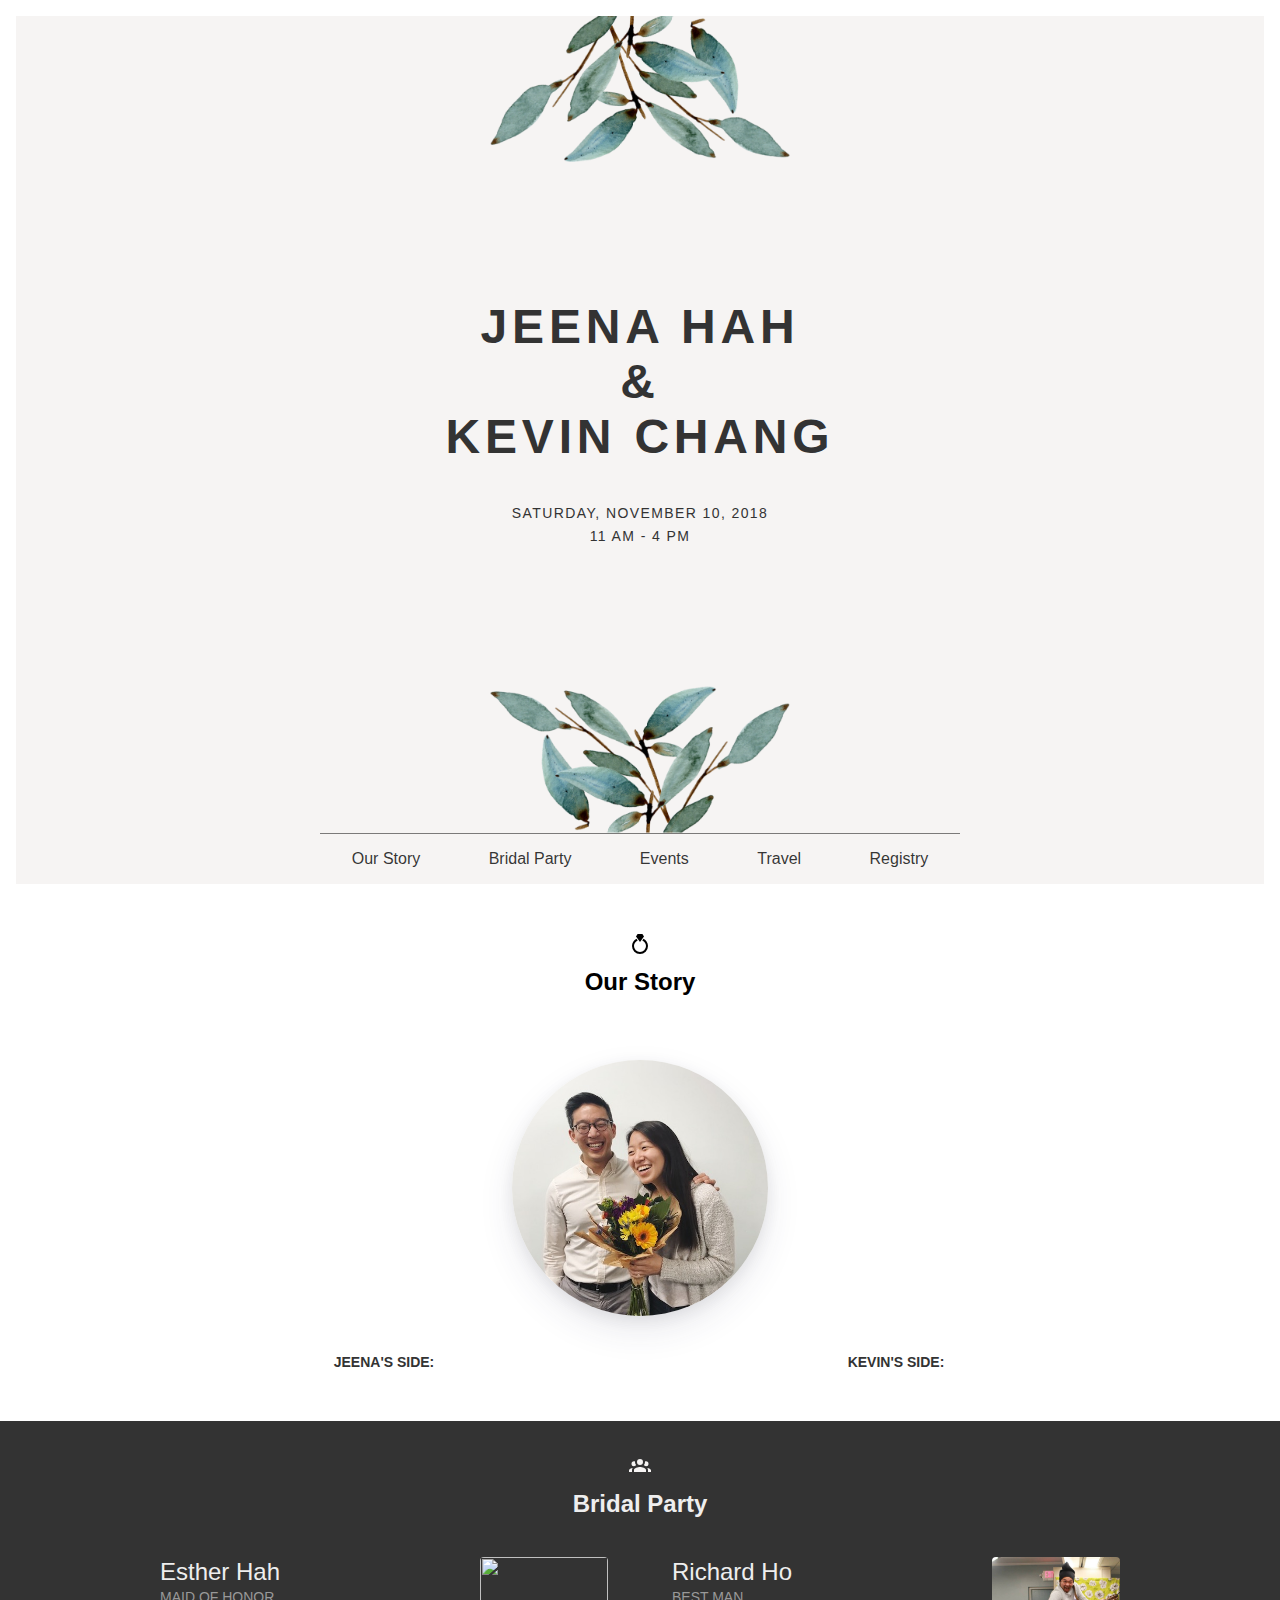
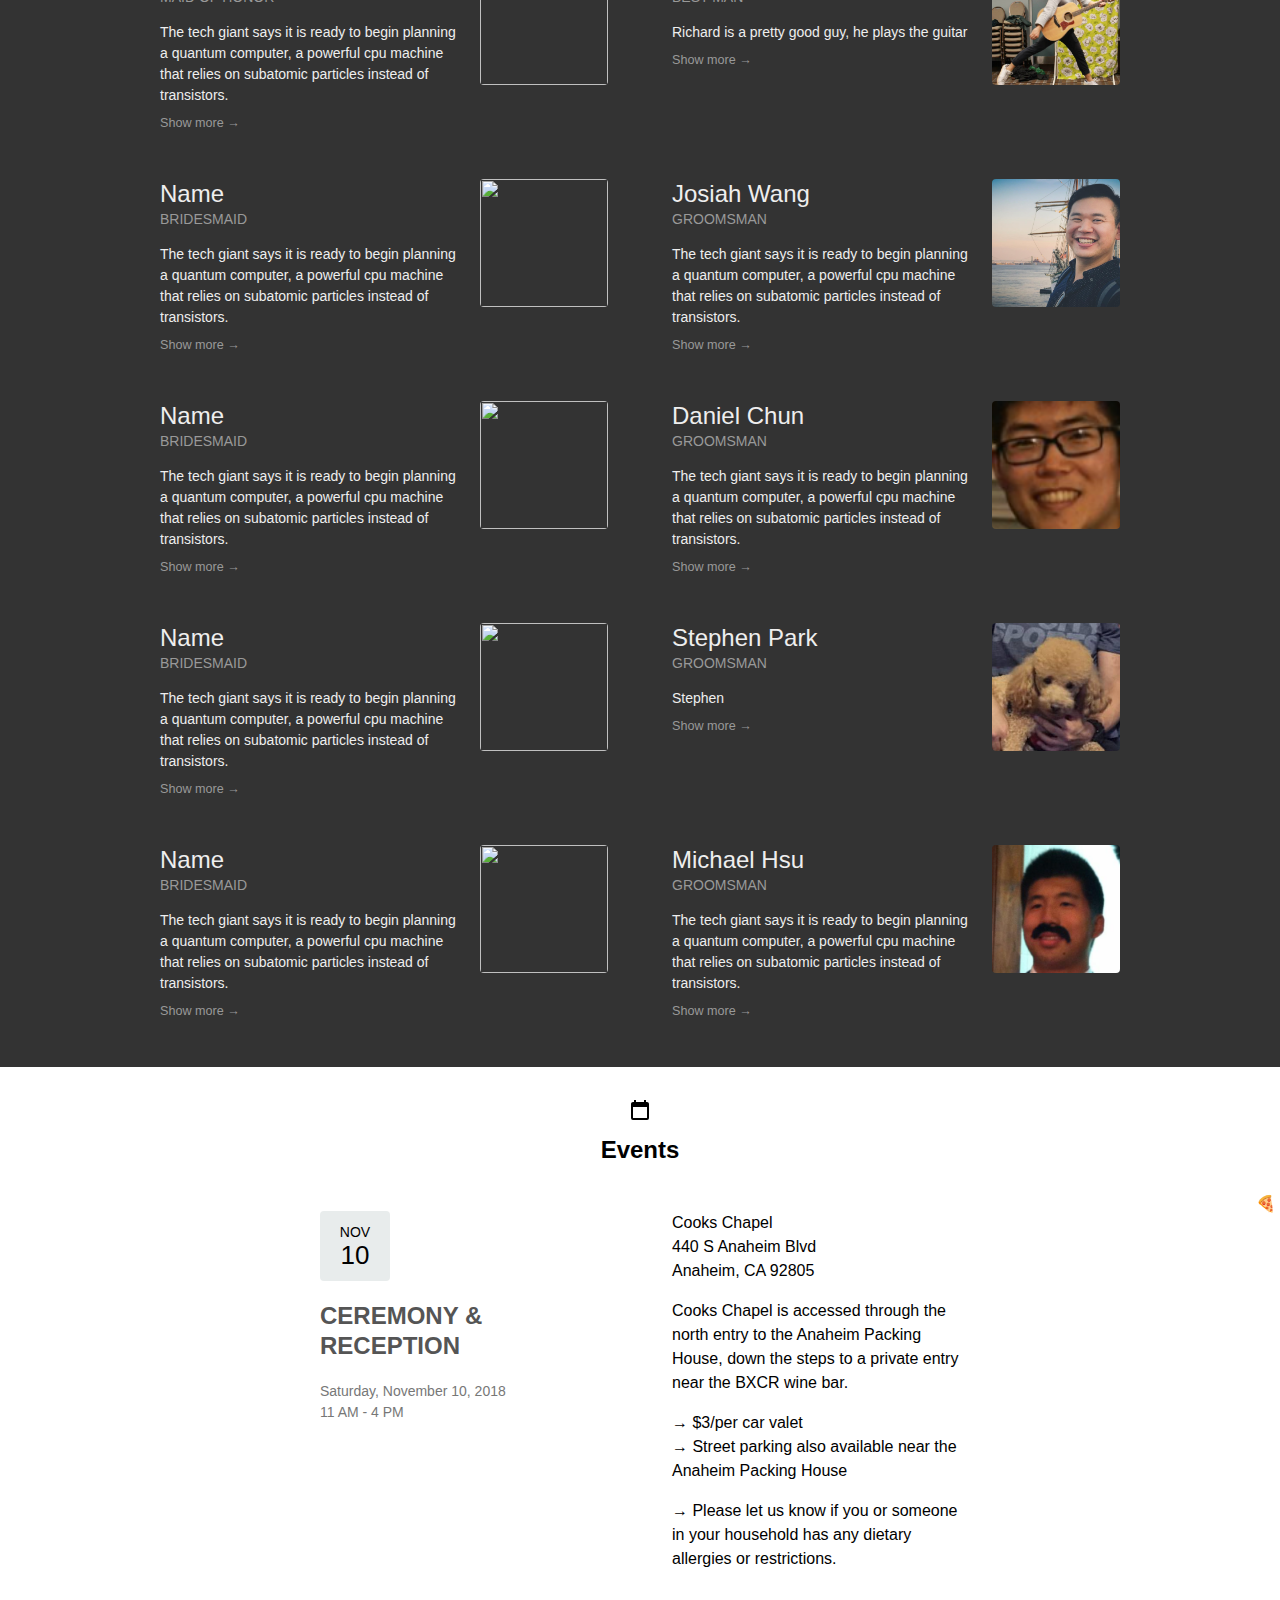
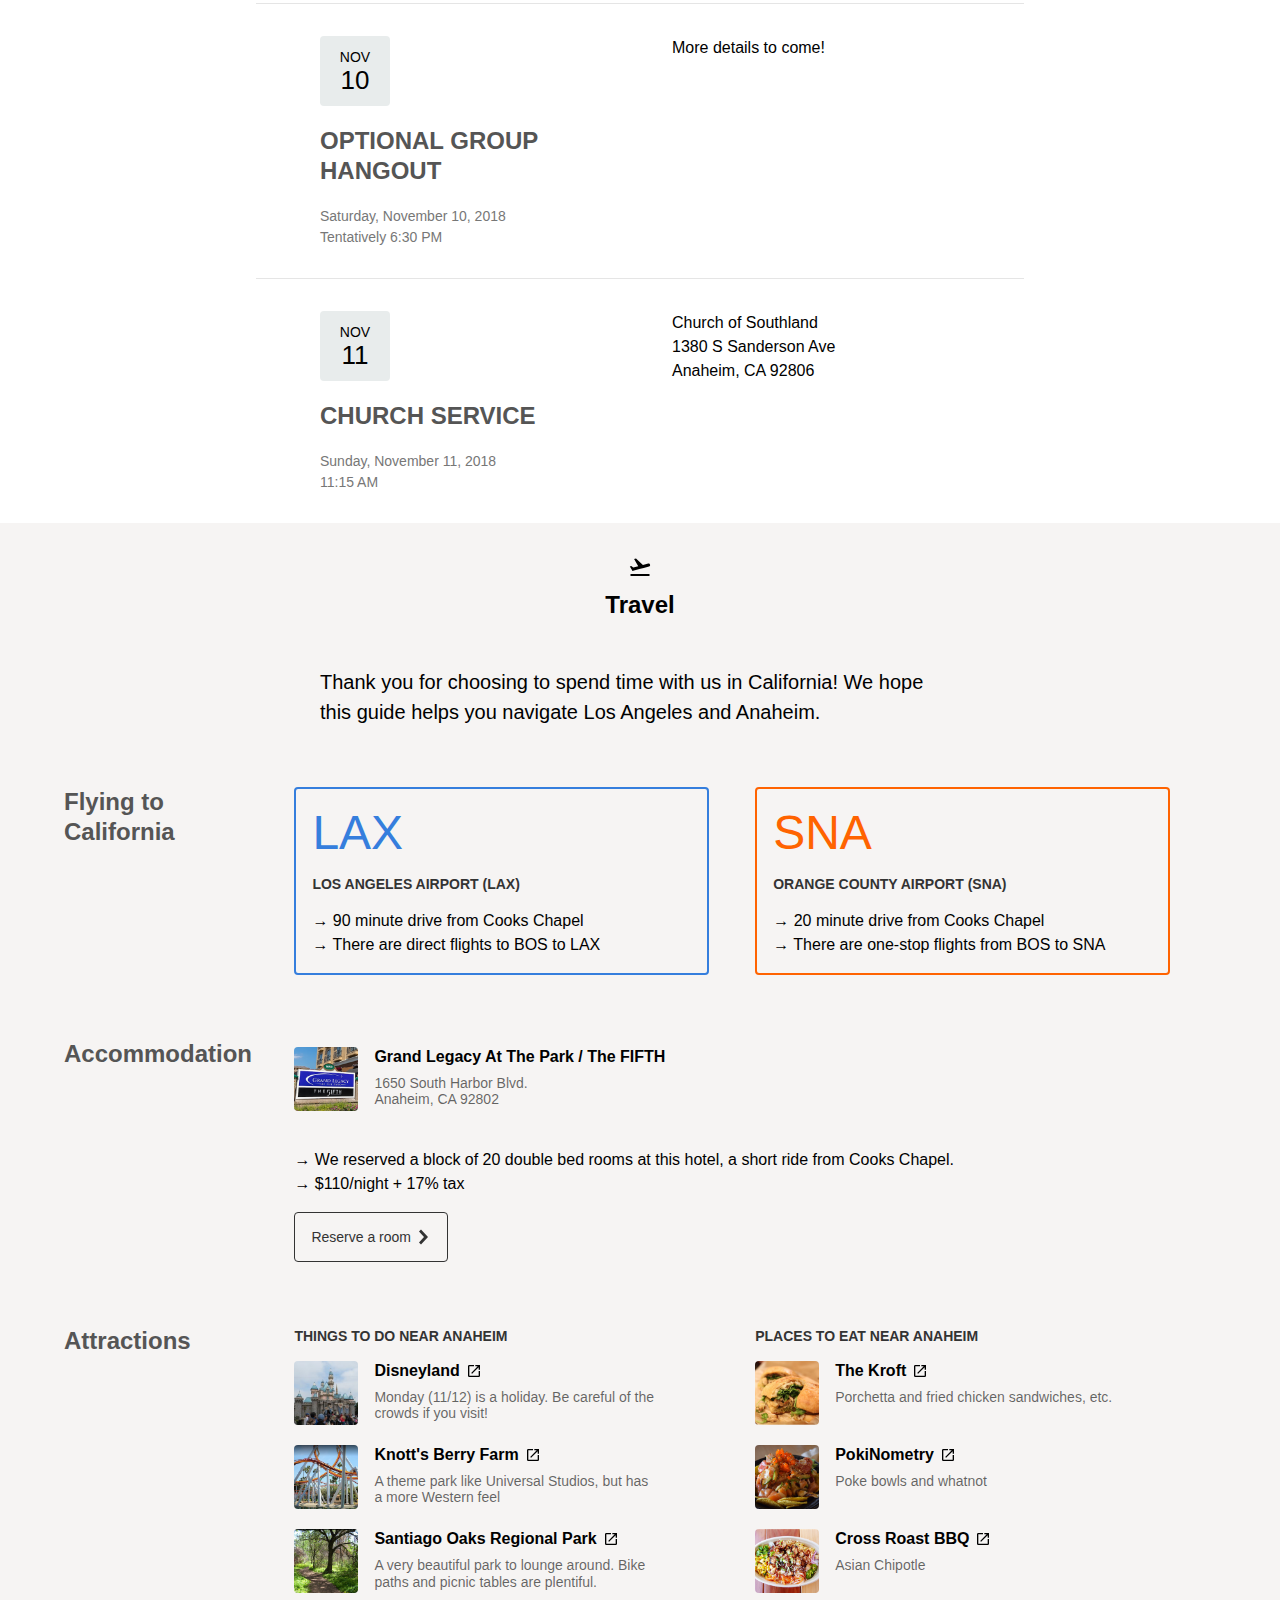
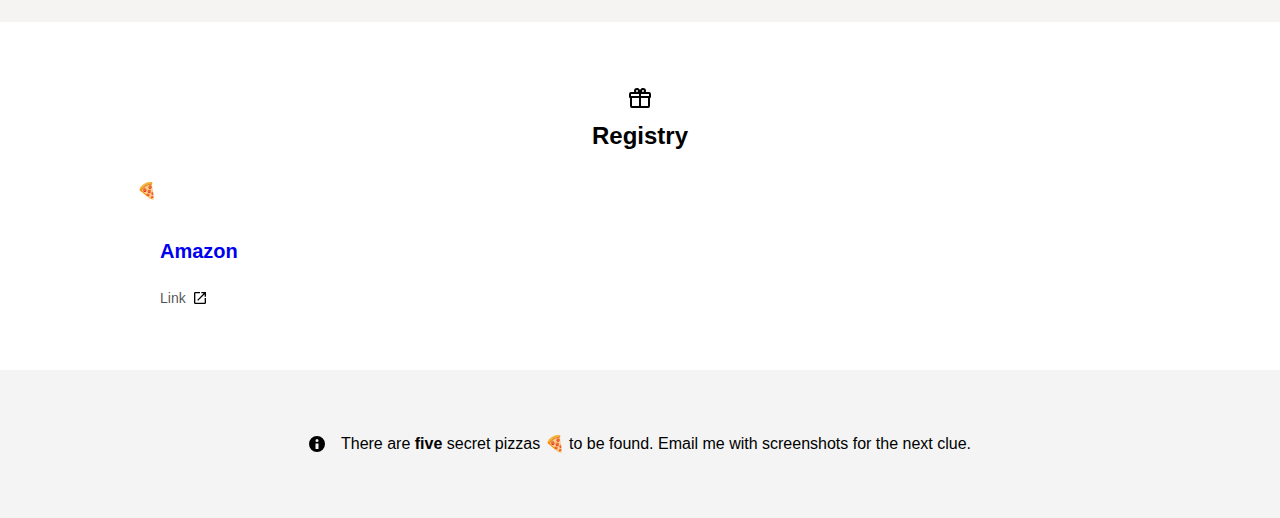
==== commit 8737774b: "Refactor bridal partty" ====
--- a/index.html
+++ b/index.html
@@ -55,42 +55,22 @@
 
 <section class="mw8 center">
   <div class="pt4 pl4 pr4 tc">
-    <img src="http://tachyons.io/img/logo.jpg" class="br-100 h5 w5 dib shadow">
+    <img src="images/our_story.jpg" class="br-100 h5 w5 dib shadow">
   </div>
 </section>
 
 <section class="mw8 center">
   <article class="cf ph3 ph4-ns pv4">
     <div class="fn fl-ns w-50-ns pr4-ns">
+      <p class="f6 mt0-ns lh-copy dark-gray fw7 ttu tc">Jeena's side:</p>
       <p class="f5 lh-copy mt0-ns">
-        TYPOGRAPHY, even when poorly executed, can never be taken for granted;
-        nor is it ever accidental. Indeed, beauti- fully typeset pages are always
-        the result of long experience. Now and then they even attain the rank of
-        great artistic achievement. But the art of typesetting stands apart from
-        ex- pressive artwork, because the appeal is not limited to a small
-        circle. It is open to everyone's critical judgment, and nowhere does this
-        judgment carry more weight. Typography that can- not be read by everybody
-        is useless. Even for someone who constantly ponders matters of
-        readability and legibility, it is difficult to determine whether
-        something can be read with ease, but the average reader will rebel at
-        once when the type is too small or otherwise irritates the eye; both are
-        signs of a certain illegibility already.
+        
       </p>
     </div>
     <div class="fn fl-ns w-50-ns pl4-ns">
+      <p class="f6 mt0-ns lh-copy dark-gray fw7 ttu tc">Kevin's side:</p>
       <p class="f5 lh-copy mt0-ns">
-        TYPOGRAPHY, even when poorly executed, can never be taken for granted;
-        nor is it ever accidental. Indeed, beauti- fully typeset pages are always
-        the result of long experience. Now and then they even attain the rank of
-        great artistic achievement. But the art of typesetting stands apart from
-        ex- pressive artwork, because the appeal is not limited to a small
-        circle. It is open to everyone's critical judgment, and nowhere does this
-        judgment carry more weight. Typography that can- not be read by everybody
-        is useless. Even for someone who constantly ponders matters of
-        readability and legibility, it is difficult to determine whether
-        something can be read with ease, but the average reader will rebel at
-        once when the type is too small or otherwise irritates the eye; both are
-        signs of a certain illegibility already.
+        
       </p>
     </div>
   </article>
@@ -124,10 +104,16 @@
                 The tech giant says it is ready to begin planning a quantum
                 computer, a powerful cpu machine that relies on subatomic particles instead
                 of transistors.
-              </p>
-            </div>
-            <div class="dtc w3">
-              <img src="http://tachyons.io/img/logo.jpg"class="br2 h3 w3 dib">
+                <input type="checkbox" class="read-more-state" id="bp1" />
+                <span class="read-more-wrap">
+                  <span class="read-more-target">More text here.</span>
+                </span>
+                <br />
+                <label for="bp1" class="read-more-trigger"></label>
+              </p>   
+            </div>
+            <div class="dtc w4">
+              <img src="http://tachyons.io/img/logo.jpg"class="br2 h4 w4 dib">
             </div>
           </div>
         </div>
@@ -138,52 +124,118 @@
             <div class="dtc v-top pr3">
               <h1 class="f3 fw5 mt0 mb0 lh-title light-gray">Richard Ho</h1>
               <p class="f6 lh-copy silver mv0 ttu">Best Man</p>
+              <p class="lh-copy measure f6 light-gray">
+                Richard is a pretty good guy, he plays the guitar
+                <input type="checkbox" class="read-more-state" id="bp2" />
+                <span class="read-more-wrap">
+                  <span class="read-more-target">More text here.</span>
+                </span>
+                <br />
+                <label for="bp2" class="read-more-trigger"></label>
+              </p>
+            </div>
+            <div class="dtc w4">
+              <img src="images/people_richard.png"class="br2 h4 w4 dib">
+            </div>
+          </div>
+        </div>
+      </li>
+    </ul>
+    <ul class="cf list pl0 ml0">
+      <li class="fl w-100 w-50-ns">
+        <div class="pl3 pr4 pl4-ns pl4-ns">
+          <div class="dt w-100 pb2 mt2">
+            <div class="dtc v-top pr3">
+              <h1 class="f3 fw5 mt0 mb0 lh-title light-gray">Name</h1>
+              <p class="f6 lh-copy silver mv0 ttu">Bridesmaid</p>
               <p class="lh-copy measure f6 light-gray">
                 The tech giant says it is ready to begin planning a quantum
                 computer, a powerful cpu machine that relies on subatomic particles instead
                 of transistors.
-              </p>
-            </div>
-            <div class="dtc w3">
-              <img src="http://tachyons.io/img/logo.jpg"class="br2 h3 w3 dib">
-            </div>
-          </div>
-        </div>
-      </li>
-    </ul>
-    <ul class="cf list pl0 ml0">
+                <input type="checkbox" class="read-more-state" id="bp3" />
+                <span class="read-more-wrap">
+                  <span class="read-more-target">More text here.</span>
+                </span>
+                <br />
+                <label for="bp3" class="read-more-trigger"></label>
+              </p>
+            </div>
+            <div class="dtc w4">
+              <img src="http://tachyons.io/img/logo.jpg"class="br2 h4 w4 dib">
+            </div>
+          </div>
+        </div>
+      </li>
       <li class="fl w-100 w-50-ns">
         <div class="pl3 pr4 pl4-ns pl4-ns">
           <div class="dt w-100 pb2 mt2">
             <div class="dtc v-top pr3">
-              <h1 class="f3 fw5 mt0 mb0 lh-title light-gray">Name</h1>
-              <p class="f6 lh-copy silver mv0 ttu">Bridesmaid</p>
+              <h1 class="f3 fw5 mt0 mb0 lh-title light-gray">Josiah Wang</h1>
+              <p class="f6 lh-copy silver mv0 ttu">Groomsman</p>
               <p class="lh-copy measure f6 light-gray">
                 The tech giant says it is ready to begin planning a quantum
                 computer, a powerful cpu machine that relies on subatomic particles instead
                 of transistors.
-              </p>
-            </div>
-            <div class="dtc w3">
-              <img src="http://tachyons.io/img/logo.jpg"class="br2 h3 w3 dib">
-            </div>
-          </div>
-        </div>
-      </li>
-      <li class="fl w-100 w-50-ns">
+                <input type="checkbox" class="read-more-state" id="bp4" />
+                <span class="read-more-wrap">
+                  <span class="read-more-target">More text here.</span>
+                </span>
+                <br />
+                <label for="bp4" class="read-more-trigger"></label>
+              </p>
+            </div>
+            <div class="dtc w4">
+              <img src="images/people_josiah.png"class="br2 h4 w4 dib">
+            </div>
+          </div>
+        </div>
+      </li>
+    </ul>
+    <ul class="cf list pl0 ml0">
+       <li class="fl w-100 w-50-ns">
         <div class="pl3 pr4 pl4-ns pl4-ns">
           <div class="dt w-100 pb2 mt2">
             <div class="dtc v-top pr3">
               <h1 class="f3 fw5 mt0 mb0 lh-title light-gray">Name</h1>
-              <p class="f6 lh-copy silver mv0 ttu">Groomsman</p>
+              <p class="f6 lh-copy silver mv0 ttu">Bridesmaid</p>
               <p class="lh-copy measure f6 light-gray">
                 The tech giant says it is ready to begin planning a quantum
                 computer, a powerful cpu machine that relies on subatomic particles instead
                 of transistors.
-              </p>
-            </div>
-            <div class="dtc w3">
-              <img src="http://tachyons.io/img/logo.jpg"class="br2 h3 w3 dib">
+                <input type="checkbox" class="read-more-state" id="bp5" />
+                <span class="read-more-wrap">
+                  <span class="read-more-target">More text here.</span>
+                </span>
+                <br />
+                <label for="bp5" class="read-more-trigger"></label>
+              </p>
+            </div>
+            <div class="dtc w4">
+              <img src="http://tachyons.io/img/logo.jpg"class="br2 h4 w4 dib">
+            </div>
+          </div>
+        </div>
+      </li>
+      <li class="fl w-100 w-50-ns">
+        <div class="pl3 pr4 pl4-ns pl4-ns">
+          <div class="dt w-100 pb2 mt2">
+            <div class="dtc v-top pr3">
+              <h1 class="f3 fw5 mt0 mb0 lh-title light-gray">Daniel Chun</h1>
+              <p class="f6 lh-copy silver mv0 ttu">Groomsman</p>
+              <p class="lh-copy measure f6 light-gray">
+                The tech giant says it is ready to begin planning a quantum
+                computer, a powerful cpu machine that relies on subatomic particles instead
+                of transistors.
+                <input type="checkbox" class="read-more-state" id="bp6" />
+                <span class="read-more-wrap">
+                  <span class="read-more-target">More text here.</span>
+                </span>
+                <br />
+                <label for="bp6" class="read-more-trigger"></label>
+              </p>
+            </div>
+            <div class="dtc w4">
+              <img src="images/people_dan.png"class="br2 h4 w4 dib">
             </div>
           </div>
         </div>
@@ -200,10 +252,16 @@
                 The tech giant says it is ready to begin planning a quantum
                 computer, a powerful cpu machine that relies on subatomic particles instead
                 of transistors.
-              </p>
-            </div>
-            <div class="dtc w3">
-              <img src="http://tachyons.io/img/logo.jpg"class="br2 h3 w3 dib">
+                <input type="checkbox" class="read-more-state" id="bp7" />
+                <span class="read-more-wrap">
+                  <span class="read-more-target">More text here.</span>
+                </span>
+                <br />
+                <label for="bp7" class="read-more-trigger"></label>
+              </p>
+            </div>
+            <div class="dtc w4">
+              <img src="http://tachyons.io/img/logo.jpg"class="br2 h4 w4 dib">
             </div>
           </div>
         </div>
@@ -212,92 +270,70 @@
         <div class="pl3 pr4 pl4-ns pl4-ns">
           <div class="dt w-100 pb2 mt2">
             <div class="dtc v-top pr3">
+              <h1 class="f3 fw5 mt0 mb0 lh-title light-gray">Stephen Park</h1>
+              <p class="f6 lh-copy silver mv0 ttu">Groomsman</p>
+              <p class="lh-copy measure f6 light-gray">
+                Stephen
+                <input type="checkbox" class="read-more-state" id="bp8" />
+                <span class="read-more-wrap">
+                  <span class="read-more-target">More text here.</span>
+                </span>
+                <br />
+                <label for="bp8" class="read-more-trigger"></label>
+              </p>
+            </div>
+            <div class="dtc w4">
+              <img src="images/people_stephen.png"class="br2 h4 w4 dib">
+            </div>
+          </div>
+        </div>
+      </li>
+    </ul>
+    <ul class="cf list pl0 ml0">
+       <li class="fl w-100 w-50-ns">
+        <div class="pl3 pr4 pl4-ns pl4-ns">
+          <div class="dt w-100 pb2 mt2">
+            <div class="dtc v-top pr3">
               <h1 class="f3 fw5 mt0 mb0 lh-title light-gray">Name</h1>
-              <p class="f6 lh-copy silver mv0 ttu">Groomsman</p>
+              <p class="f6 lh-copy silver mv0 ttu">Bridesmaid</p>
               <p class="lh-copy measure f6 light-gray">
                 The tech giant says it is ready to begin planning a quantum
                 computer, a powerful cpu machine that relies on subatomic particles instead
                 of transistors.
-              </p>
-            </div>
-            <div class="dtc w3">
-              <img src="http://tachyons.io/img/logo.jpg"class="br2 h3 w3 dib">
-            </div>
-          </div>
-        </div>
-      </li>
-    </ul>
-    <ul class="cf list pl0 ml0">
-       <li class="fl w-100 w-50-ns">
-        <div class="pl3 pr4 pl4-ns pl4-ns">
-          <div class="dt w-100 pb2 mt2">
-            <div class="dtc v-top pr3">
-              <h1 class="f3 fw5 mt0 mb0 lh-title light-gray">Name</h1>
-              <p class="f6 lh-copy silver mv0 ttu">Bridesmaid</p>
+                <input type="checkbox" class="read-more-state" id="bp9" />
+                <span class="read-more-wrap">
+                  <span class="read-more-target">More text here.</span>
+                </span>
+                <br />
+                <label for="bp9" class="read-more-trigger"></label>
+              </p>
+            </div>
+            <div class="dtc w4">
+              <img src="http://tachyons.io/img/logo.jpg"class="br2 h4 w4 dib">
+            </div>
+          </div>
+        </div>
+      </li>
+      <li class="fl w-100 w-50-ns">
+        <div class="pl3 pr4 pl4-ns pl4-ns">
+          <div class="dt w-100 pb2 mt2">
+            <div class="dtc v-top pr3">
+              <h1 class="f3 fw5 mt0 mb0 lh-title light-gray">Michael Hsu</h1>
+              <p class="f6 lh-copy silver mv0 ttu">Groomsman</p>
               <p class="lh-copy measure f6 light-gray">
                 The tech giant says it is ready to begin planning a quantum
                 computer, a powerful cpu machine that relies on subatomic particles instead
                 of transistors.
-              </p>
-            </div>
-            <div class="dtc w3">
-              <img src="http://tachyons.io/img/logo.jpg"class="br2 h3 w3 dib">
-            </div>
-          </div>
-        </div>
-      </li>
-      <li class="fl w-100 w-50-ns">
-        <div class="pl3 pr4 pl4-ns pl4-ns">
-          <div class="dt w-100 pb2 mt2">
-            <div class="dtc v-top pr3">
-              <h1 class="f3 fw5 mt0 mb0 lh-title light-gray">Name</h1>
-              <p class="f6 lh-copy silver mv0 ttu">Groomsman</p>
-              <p class="lh-copy measure f6 light-gray">
-                The tech giant says it is ready to begin planning a quantum
-                computer, a powerful cpu machine that relies on subatomic particles instead
-                of transistors.
-              </p>
-            </div>
-            <div class="dtc w3">
-              <img src="http://tachyons.io/img/logo.jpg"class="br2 h3 w3 dib">
-            </div>
-          </div>
-        </div>
-      </li>
-    </ul>
-    <ul class="cf list pl0 ml0">
-       <li class="fl w-100 w-50-ns">
-        <div class="pl3 pr4 pl4-ns pl4-ns">
-          <div class="dt w-100 pb2 mt2">
-            <div class="dtc v-top pr3">
-              <h1 class="f3 fw5 mt0 mb0 lh-title light-gray">Name</h1>
-              <p class="f6 lh-copy silver mv0 ttu">Bridesmaid</p>
-              <p class="lh-copy measure f6 light-gray">
-                The tech giant says it is ready to begin planning a quantum
-                computer, a powerful cpu machine that relies on subatomic particles instead
-                of transistors.
-              </p>
-            </div>
-            <div class="dtc w3">
-              <img src="http://tachyons.io/img/logo.jpg"class="br2 h3 w3 dib">
-            </div>
-          </div>
-        </div>
-      </li>
-      <li class="fl w-100 w-50-ns">
-        <div class="pl3 pr4 pl4-ns pl4-ns">
-          <div class="dt w-100 pb2 mt2">
-            <div class="dtc v-top pr3">
-              <h1 class="f3 fw5 mt0 mb0 lh-title light-gray">Name</h1>
-              <p class="f6 lh-copy silver mv0 ttu">Groomsman</p>
-              <p class="lh-copy measure f6 light-gray">
-                The tech giant says it is ready to begin planning a quantum
-                computer, a powerful cpu machine that relies on subatomic particles instead
-                of transistors.
-              </p>
-            </div>
-            <div class="dtc w3">
-              <img src="http://tachyons.io/img/logo.jpg"class="br2 h3 w3 dib">
+                <input type="checkbox" class="read-more-state" id="bp10" />
+                <span class="read-more-wrap">
+                  <span class="read-more-target">More text here.</span>
+                </span>
+                <br />
+                <label for="bp10" class="read-more-trigger"></label>
+              </p>
+            </div>
+            <div class="dtc w4">
+              <img src="images/people_mike.png"class="br2 h4 w4 dib">
             </div>
           </div>
         </div>
@@ -348,10 +384,14 @@
         &rarr; $3/per car valet<br />
         &rarr; Street parking also available near the Anaheim Packing House
       </p>
+
+       <p class="f5 mt0 lh-copy">
+        &rarr; Please let us know if you or someone in your household has any dietary allergies or restrictions.
+       </p>
     </div>
   </article>
 
-  <article class="cf ph3 ph5-ns pv3">
+  <article class="cf ph3 ph5-ns pt4 pb3 bt b--black-10">
     <header class="fn fl-ns w-50-ns pr4-ns">
       <div class="eventlist is-pulled-right">
         <div class="month">Nov</div>
@@ -360,16 +400,16 @@
       <h2 class="f3 ttu mid-gray lh-title">
         OPTIONAL GROUP HANGOUT
       </h2>
-      <p class="f6 gray lh-copy">Saturday, November 10, 2018<br />6 PM</p>
+      <p class="f6 gray lh-copy">Saturday, November 10, 2018<br />Tentatively 6:30 PM</p>
     </header>
     <div class="fn fl-ns w-50-ns pl4-ns">
       <p class="f5 lh-copy mt0-ns">
-        TBD
+        More details to come!
       </p>
     </div>
   </article>
 
-  <article class="cf ph3 ph5-ns pv3">
+  <article class="cf ph3 ph5-ns pt4 pb3 bt b--black-10">
     <header class="fn fl-ns w-50-ns pr4-ns">
       <div class="eventlist is-pulled-right">
         <div class="month">Nov</div>
@@ -406,20 +446,20 @@
     <article class="cf ph3 ph5-ns pv3">
       <div class="fn fl-ns w-100-ns pr4-ns">
         <p class="f4 lh-copy mt0-ns">
-          We understand we are asking a lot of our guests to travel a long way to our wedding. (Thank you!) Our hope is that by celebrating in out west, our guests can make a vacation of their stay in the LA/Anaheim area.
+          Thank you for choosing to spend time with us in California! We hope this guide helps you navigate Los Angeles and Anaheim.
         </p>
       </div>
     </article>
   </section>
 
   <section class="mw9 center">
-    <article class="cf ph3 ph5-ns pv3">
-      <header class="fn fl-ns w-20-ns pr4-ns">
+    <article class="cf ph3 ph5-ns pv3 mt2 mb4">
+      <header class="fn fl-ns w-20-ns pr4-ns w-100-m">
         <h2 class="f3 mid-gray lh-title mt0">
           Flying to California
         </h2>
       </header>
-      <div class="fn fl-ns w-40-ns">
+      <div class="fn fl-ns w-40-ns w-100-m pb3-m">
         <div class="mb4 mb0-ns w-100 w-90-ns ba bw1 b--blue pa3 mr3 br2">
           <p class="fw2 f1 ma0 pa0 blue">LAX</p>
           <p class="f6 lh-copy dark-gray fw7 ttu">Los Angeles Airport (LAX)</p>
@@ -429,7 +469,7 @@
           </p>
         </div>
       </div>
-      <div class="fn fl-ns w-40-ns">
+      <div class="fn fl-ns w-40-ns w-100-m">
         <div class="mb4 mb0-ns w-100 w-90-ns ba bw1 b--orange pa3 mr3 br2">
           <p class="fw2 f1 ma0 pa0 orange">SNA</p>
           <p class="f6 lh-copy dark-gray fw7 ttu">Orange County Airport (SNA)</p>
@@ -441,106 +481,126 @@
       </div>
     </article>
   </section>
-
+  
   <section class="mw9 center">
-    <article class="cf ph3 ph5-ns pv3">
-      <header class="fn fl-ns w-20-ns pr4-ns">
+    <article class="cf ph3 ph5-ns pv3 mt4 mb4">
+      <header class="fn fl-ns w-20-ns pr4-ns w-100-m">
         <h2 class="f3 mid-gray lh-title mt0">
           Accommodation
         </h2>
       </header>
       <div class="fn fl-ns w-80-ns">
-        <a class="link dt w-100 pb2 mt2 dim" href="#0">
+        <a class="link dt w-100 pb2 mt2 dim" href="https://www.google.com/maps?q=grand+legacy+at+the+park&um=1&ie=UTF-8&sa=X&ved=2ahUKEwjMwKWC9tvbAhUKnFkKHT3bCYsQ_AUoAXoECAEQAw" target="_blank">
           <div class="dtc w3">
-            <img src="http://tachyons.io/img/logo.jpg"class="br2 h3 w3 dib">
+            <img src="images/img_hotel.png"class="br2 h3 w3 dib">
           </div>
           <div class="dtc v-top pl3">
-            <h1 class="f6 f5-ns fw6 lh-title black mv0">Hotel name</h1>
-            <h2 class="f6 fw4 mt2 mb0 black-60">Address 1<br />Address 2</h2>
+            <h1 class="f6 f5-ns fw6 lh-title black mv0">
+              Grand Legacy At The Park / The FIFTH</h1>
+            <h2 class="f6 fw4 mt2 mb0 black-60">1650 South Harbor Blvd.<br />Anaheim, CA 92802</h2>
           </div>
         </a>
         <p class="f5 lh-copy mt0-ns">
-          &rarr; We reserved a block of double bed rooms at this hotel, a short ride from Cooks Chapel.<br />
-          &rarr; (Approximately $89/night + tax)
+          <br />
+          &rarr; We reserved a block of 20 double bed rooms at this hotel, a short ride from Cooks Chapel.<br />
+          &rarr; $110/night + 17% tax
         </p>
-        <a href="#" class="f6 no-underline dark-gray bg-animate hover-black inline-flex items-center pa3 mt0 ba br2 border-box">
+        <a href="https://reservations.travelclick.com/97076?groupID=2276937" class="f6 no-underline dim dark-gray bg-animate hover-black inline-flex items-center pa3 mt0 ba br2 border-box" target="_blank">
         <span class="pr1">Reserve a room</span>
-        <svg class="w1" data-icon="chevronRight" viewBox="0 0 32 32" style="fill:currentcolor">
-          <title>chevronRight icon</title>
-          <path d="M12 1 L26 16 L12 31 L8 27 L18 16 L8 5 z"></path>
-        </svg>
-      </a>
+          <svg class="w1" data-icon="chevronRight" viewBox="0 0 32 32" style="fill:currentcolor">
+            <title>chevronRight icon</title>
+            <path d="M12 1 L26 16 L12 31 L8 27 L18 16 L8 5 z"></path>
+          </svg>
+        </a>
       </div>
     </article>
   </section>
 
   <section class="mw9 center">
-    <article class="cf ph3 ph5-ns pv3">
-      <header class="fn fl-ns w-20-ns pr4-ns">
+    <article class="cf ph3 ph5-ns pv3 mt4 mb4">
+      <header class="fn fl-ns w-20-ns pr4-ns w-100-m">
         <h2 class="f3 mid-gray lh-title mt0">
           Attractions
         </h2>
       </header>
       <div class="fn fl-ns w-40-ns">
-        <p class="f6 mt0-ns lh-copy dark-gray fw7 ttu">Things to do</p>
+        <p class="f6 mt0-ns lh-copy dark-gray fw7 ttu">Things to do near Anaheim</p>
         <article>
-          <a class="link dt w-100 pb2 mt2 dim" href="#0">
+          <a class="link dt w-100 pb2 mt2 dim" href="https://www.google.com/maps/place/Disneyland+Park/@33.8120918,-117.9189742,15z/data=!4m2!3m1!1s0x0:0x2ef62f8418225cfa?sa=X&ved=2ahUKEwizjJuX89vbAhVKx1kKHXkeDOQQ_BIwDnoFCAEQsgE" target="_blank">
             <div class="dtc w3">
-              <img src="http://tachyons.io/img/logo.jpg"class="br2 h3 w3 dib">
+              <img src="images/img_disney.png"class="br2 h3 w3 dib">
             </div>
             <div class="dtc v-top pl3">
-              <h1 class="f6 f5-ns fw6 lh-title black mv0">Thing name</h1>
-              <h2 class="f6 fw4 mt2 mb0 black-60">Josef Müller-Brockmann</h2>
+              <h1 class="f6 f5-ns fw6 lh-title black mv0 relative">
+                Disneyland
+                <span style="position: absolute; top: 2px; padding-left: 6px;"><?xml version="1.0" encoding="UTF-8"?><!DOCTYPE svg PUBLIC "-//W3C//DTD SVG 1.1//EN" "http://www.w3.org/Graphics/SVG/1.1/DTD/svg11.dtd"><svg xmlns="http://www.w3.org/2000/svg" xmlns:xlink="http://www.w3.org/1999/xlink" version="1.1" width="16" height="16" viewBox="0 0 24 24"><path d="M14,3V5H17.59L7.76,14.83L9.17,16.24L19,6.41V10H21V3M19,19H5V5H12V3H5C3.89,3 3,3.9 3,5V19A2,2 0 0,0 5,21H19A2,2 0 0,0 21,19V12H19V19Z" /></svg></span>
+              </h1>
+              <h2 class="f6 fw4 mt2 mb0 black-60 measure-narrow">Monday (11/12) is a holiday. Be careful of the crowds if you visit!</h2>
             </div>
           </a>
-          <a class="link dt w-100 pb2 mt2 dim" href="#0">
+          <a class="link dt w-100 pb2 mt2 dim" href="https://www.google.com/maps/place/Knott's+Berry+Farm/@33.8447382,-118.0707001,12.01z/data=!4m5!3m4!1s0x80dd295ff57f78a3:0xae8e394e901e3055!8m2!3d33.8443038!4d-118.0002265" target="_blank">
             <div class="dtc w3">
-              <img src="http://tachyons.io/img/logo.jpg"class="br2 h3 w3 dib">
+              <img src="images/img_knotts.png"class="br2 h3 w3 dib">
             </div>
             <div class="dtc v-top pl3">
-              <h1 class="f6 f5-ns fw6 lh-title black mv0">Thing name</h1>
-              <h2 class="f6 fw4 mt2 mb0 black-60">Josef Müller-Brockmann</h2>
+              <h1 class="f6 f5-ns fw6 lh-title black mv0 relative">
+                Knott's Berry Farm
+                <span style="position: absolute; top: 2px; padding-left: 6px;"><?xml version="1.0" encoding="UTF-8"?><!DOCTYPE svg PUBLIC "-//W3C//DTD SVG 1.1//EN" "http://www.w3.org/Graphics/SVG/1.1/DTD/svg11.dtd"><svg xmlns="http://www.w3.org/2000/svg" xmlns:xlink="http://www.w3.org/1999/xlink" version="1.1" width="16" height="16" viewBox="0 0 24 24"><path d="M14,3V5H17.59L7.76,14.83L9.17,16.24L19,6.41V10H21V3M19,19H5V5H12V3H5C3.89,3 3,3.9 3,5V19A2,2 0 0,0 5,21H19A2,2 0 0,0 21,19V12H19V19Z" /></svg></span>
+              </h1>
+              <h2 class="f6 fw4 mt2 mb0 black-60 measure-narrow">A theme park like Universal Studios, but has a more Western feel</h2>
             </div>
           </a>
-          <a class="link dt w-100 pb2 mt2 dim" href="#0">
+          <a class="link dt w-100 pb2 mt2 dim" href="https://www.google.com/maps/place/Santiago+Oaks+Regional+Park/@33.8215139,-117.846208,12z/data=!4m5!3m4!1s0x80dcd07b19055151:0x48165209d6782a29!8m2!3d33.8215337!4d-117.7761679" target="_blank">
             <div class="dtc w3">
-              <img src="http://tachyons.io/img/logo.jpg"class="br2 h3 w3 dib">
+              <img src="images/img_santiago.png"class="br2 h3 w3 dib">
             </div>
             <div class="dtc v-top pl3">
-              <h1 class="f6 f5-ns fw6 lh-title black mv0">Thing name</h1>
-              <h2 class="f6 fw4 mt2 mb0 black-60">Josef Müller-Brockmann</h2>
+              <h1 class="f6 f5-ns fw6 lh-title black mv0 relative">
+                Santiago Oaks Regional Park
+                <span style="position: absolute; top: 2px; padding-left: 6px;"><?xml version="1.0" encoding="UTF-8"?><!DOCTYPE svg PUBLIC "-//W3C//DTD SVG 1.1//EN" "http://www.w3.org/Graphics/SVG/1.1/DTD/svg11.dtd"><svg xmlns="http://www.w3.org/2000/svg" xmlns:xlink="http://www.w3.org/1999/xlink" version="1.1" width="16" height="16" viewBox="0 0 24 24"><path d="M14,3V5H17.59L7.76,14.83L9.17,16.24L19,6.41V10H21V3M19,19H5V5H12V3H5C3.89,3 3,3.9 3,5V19A2,2 0 0,0 5,21H19A2,2 0 0,0 21,19V12H19V19Z" /></svg></span>
+              </h1>
+              <h2 class="f6 fw4 mt2 mb0 black-60 measure-narrow">A very beautiful park to lounge around. Bike paths and picnic tables are plentiful.</h2>
             </div>
           </a>
         </article>
       </div>
       <div class="fn fl-ns w-40-ns">
-        <p class="f6 mt0-ns lh-copy dark-gray fw7 ttu">Places to eat</p>
+        <p class="f6 mt0-ns lh-copy dark-gray fw7 ttu">Places to eat near Anaheim</p>
         <article>
-          <a class="link dt w-100 pb2 mt2 dim" href="#0">
+          <a class="link dt w-100 pb2 mt2 dim" href="https://www.yelp.com/biz/the-kroft-anaheim?osq=must+eats" target="_blank">
             <div class="dtc w3">
-              <img src="http://tachyons.io/img/logo.jpg"class="br2 h3 w3 dib">
+              <img src="images/img_kroft.png"class="br2 h3 w3 dib">
             </div>
             <div class="dtc v-top pl3">
-              <h1 class="f6 f5-ns fw6 lh-title black mv0">Grid Systems</h1>
-              <h2 class="f6 fw4 mt2 mb0 black-60">Josef Müller-Brockmann</h2>
+              <h1 class="f6 f5-ns fw6 lh-title black mv0 relative">
+                The Kroft
+                <span style="position: absolute; top: 2px; padding-left: 6px;"><?xml version="1.0" encoding="UTF-8"?><!DOCTYPE svg PUBLIC "-//W3C//DTD SVG 1.1//EN" "http://www.w3.org/Graphics/SVG/1.1/DTD/svg11.dtd"><svg xmlns="http://www.w3.org/2000/svg" xmlns:xlink="http://www.w3.org/1999/xlink" version="1.1" width="16" height="16" viewBox="0 0 24 24"><path d="M14,3V5H17.59L7.76,14.83L9.17,16.24L19,6.41V10H21V3M19,19H5V5H12V3H5C3.89,3 3,3.9 3,5V19A2,2 0 0,0 5,21H19A2,2 0 0,0 21,19V12H19V19Z" /></svg></span>
+              </h1>
+              <h2 class="f6 fw4 mt2 mb0 black-60 measure-narrow">Porchetta and fried chicken sandwiches, etc.</h2>
             </div>
           </a>
-          <a class="link dt w-100 pb2 mt2 dim" href="#0">
+          <a class="link dt w-100 pb2 mt2 dim" href="https://www.yelp.com/biz/pokinometry-anaheim-4?osq=must+eats" target="_blank">
             <div class="dtc w3">
-              <img src="http://tachyons.io/img/logo.jpg"class="br2 h3 w3 dib">
+              <img src="images/img_poki.png"class="br2 h3 w3 dib">
             </div>
             <div class="dtc v-top pl3">
-              <h1 class="f6 f5-ns fw6 lh-title black mv0">Thing name</h1>
-              <h2 class="f6 fw4 mt2 mb0 black-60">Josef Müller-Brockmann</h2>
+              <h1 class="f6 f5-ns fw6 lh-title black mv0 relative">
+                PokiNometry
+                <span style="position: absolute; top: 2px; padding-left: 6px;"><?xml version="1.0" encoding="UTF-8"?><!DOCTYPE svg PUBLIC "-//W3C//DTD SVG 1.1//EN" "http://www.w3.org/Graphics/SVG/1.1/DTD/svg11.dtd"><svg xmlns="http://www.w3.org/2000/svg" xmlns:xlink="http://www.w3.org/1999/xlink" version="1.1" width="16" height="16" viewBox="0 0 24 24"><path d="M14,3V5H17.59L7.76,14.83L9.17,16.24L19,6.41V10H21V3M19,19H5V5H12V3H5C3.89,3 3,3.9 3,5V19A2,2 0 0,0 5,21H19A2,2 0 0,0 21,19V12H19V19Z" /></svg></span>
+              </h1>
+              <h2 class="f6 fw4 mt2 mb0 black-60 measure-narrow">Poke bowls and whatnot</h2>
             </div>
           </a>
-          <a class="link dt w-100 pb2 mt2 dim" href="#0">
+          <a class="link dt w-100 pb2 mt2 dim" href="https://www.yelp.com/biz/cross-roast-bbq-anaheim-10?osq=must+eats" target="_blank">
             <div class="dtc w3">
-              <img src="http://tachyons.io/img/logo.jpg"class="br2 h3 w3 dib">
+              <img src="images/img_bbq.png"class="br2 h3 w3 dib">
             </div>
             <div class="dtc v-top pl3">
-              <h1 class="f6 f5-ns fw6 lh-title black mv0">Thing name</h1>
-              <h2 class="f6 fw4 mt2 mb0 black-60">Josef Müller-Brockmann</h2>
+              <h1 class="f6 f5-ns fw6 lh-title black mv0 relative">
+                Cross Roast BBQ
+                <span style="position: absolute; top: 2px; padding-left: 6px;"><?xml version="1.0" encoding="UTF-8"?><!DOCTYPE svg PUBLIC "-//W3C//DTD SVG 1.1//EN" "http://www.w3.org/Graphics/SVG/1.1/DTD/svg11.dtd"><svg xmlns="http://www.w3.org/2000/svg" xmlns:xlink="http://www.w3.org/1999/xlink" version="1.1" width="16" height="16" viewBox="0 0 24 24"><path d="M14,3V5H17.59L7.76,14.83L9.17,16.24L19,6.41V10H21V3M19,19H5V5H12V3H5C3.89,3 3,3.9 3,5V19A2,2 0 0,0 5,21H19A2,2 0 0,0 21,19V12H19V19Z" /></svg></span>
+              </h1>
+              <h2 class="f6 fw4 mt2 mb0 black-60 measure-narrow">Asian Chipotle</h2>
             </div>
           </a>
         </article>
@@ -565,22 +625,27 @@
   </div>
 </div>
 
-<section class="mw7 center">
-  <article class="cf ph3 ph5-ns pv3">
-    <div class="fn fl-ns w-100-ns pr4-ns">
-      <p class="f4 lh-copy mt0-ns">
-        We know most are traveling from far reaches to join us in California, so coming to our wedding is what we consider the most generous gift. (We mean it! We’d rather you spent an extra day on the West Coast with us than spend on a present.) However, if you absolutely insist on getting something, we’ve set up honeymoon fund.
-      </p>
-    </div>
-  </article>
+<section class="mw8 center">
+  <div class="ph3 ph4-ns pv4 cf">
+    <a href="#" target="_blank">
+      <article class="fl w-50 dib-ns w-auto-ns mr4-m mr5-l mb4 pr2 pr0-ns">
+        <h4 class="f5 f4-l fw6">Amazon</h4>
+        <span class="f7 f6-l db black-70 relative">
+          Link
+          <span style="position: absolute; top: 0px; padding-left: 6px;"><?xml version="1.0" encoding="UTF-8"?><!DOCTYPE svg PUBLIC "-//W3C//DTD SVG 1.1//EN" "http://www.w3.org/Graphics/SVG/1.1/DTD/svg11.dtd"><svg xmlns="http://www.w3.org/2000/svg" xmlns:xlink="http://www.w3.org/1999/xlink" version="1.1" width="16" height="16" viewBox="0 0 24 24"><path d="M14,3V5H17.59L7.76,14.83L9.17,16.24L19,6.41V10H21V3M19,19H5V5H12V3H5C3.89,3 3,3.9 3,5V19A2,2 0 0,0 5,21H19A2,2 0 0,0 21,19V12H19V19Z" /></svg></span>
+        </span>
+      </article>
+    </a>
+  </div>
+
 </section>
+
 <!-- End Registry
   –––––––––––––––––––––––––––––––––––––––––––––––––– -->
 
-<br /><br /><br /><br /><br /><br /><br /><br /><br /><br /><br /><br /><br /><br /><br /><br /><br /><br /><br /><br /><br /><br /><br /><br /><br /><br /><br /><br /><br /><br /><br /><br /><br /><br /><br /><br /><br /><br /><br /><br /><br /><br /><br /><br /><br /><br /><br /><br /><br /><br /><br /><br /><br /><br /><br /><br /><br /><br /><br /><br /><br /><br /><br /><br /><br /><br /><br /><br /><br /><br /><br /><br /><br /><br /><br /><br /><br /><br /><br /><br /><br /><br /><br /><br /><br /><br /><br /><br /><br /><br /><br /><br /><br /><br /><br /><br /><br /><br /><br /><br /><br /><br /><br /><br /><br /><br /><br /><br /><br /><br /><br /><br /><br /><br /><br /><br /><br /><br /><br /><br /><br /><br /><br /><br /><br /><br /><br /><br /><br /><br /><br /><br /><br /><br /><br /><br /><br /><br /><br /><br /><br /><br /><br /><br /><br /><br /><br /><br /><br /><br /><br />
 <!-- Bonus
   –––––––––––––––––––––––––––––––––––––––––––––––––– -->
-<div class="flex items-center justify-center pa4 bg-near-white">
+<div class="flex items-center justify-center pa5 bg-near-white">
   <svg class="w2 w1-ns" data-icon="info" viewBox="0 0 32 32" style="fill:currentcolor">
     <title>info icon</title>
     <path d="M16 0 A16 16 0 0 1 16 32 A16 16 0 0 1 16 0 M19 15 L13 15 L13 26 L19 26 z M16 6 A3 3 0 0 0 16 12 A3 3 0 0 0 16 6"></path>
--- a/css/style.css
+++ b/css/style.css
@@ -54,4 +54,37 @@
 }
 .shadow {
   box-shadow: 0 15px 35px rgba(50,50,93,.1), 0 5px 15px rgba(0,0,0,.07);
+}
+
+.read-more-state {
+  display: none;
+}
+
+.read-more-target {
+  opacity: 0;
+  max-height: 0;
+  font-size: 0;
+  transition: .2s ease;
+}
+
+.read-more-state:checked ~ .read-more-wrap .read-more-target {
+  opacity: 1;
+  font-size: inherit;
+  max-height: 999em;
+}
+
+.read-more-state ~ .read-more-trigger:before {
+  content: 'Show more →';
+}
+
+.read-more-state:checked ~ .read-more-trigger:before {
+  content: 'Show less ←';
+}
+
+.read-more-trigger {
+  cursor: pointer;
+  display: inline-block;
+  color: #999;
+  font-size: .9em;
+  margin-top: 8px;
 }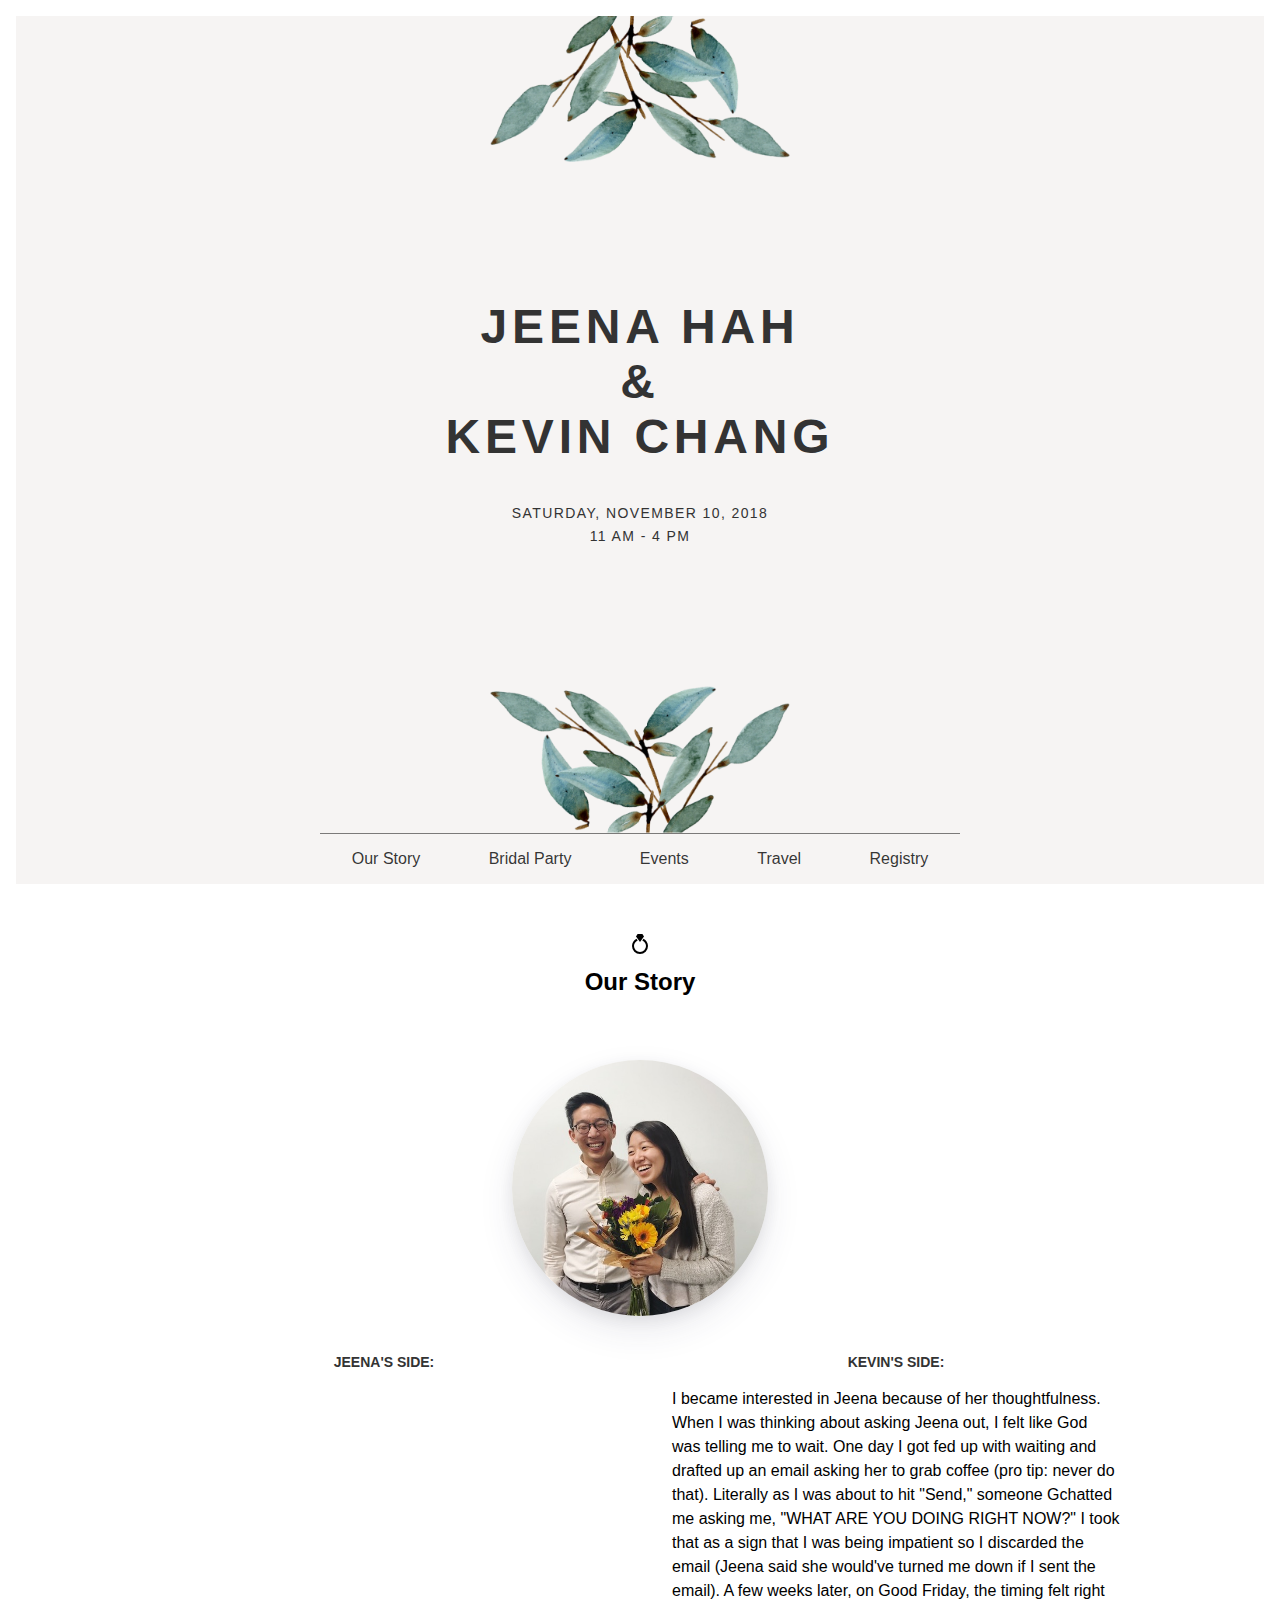
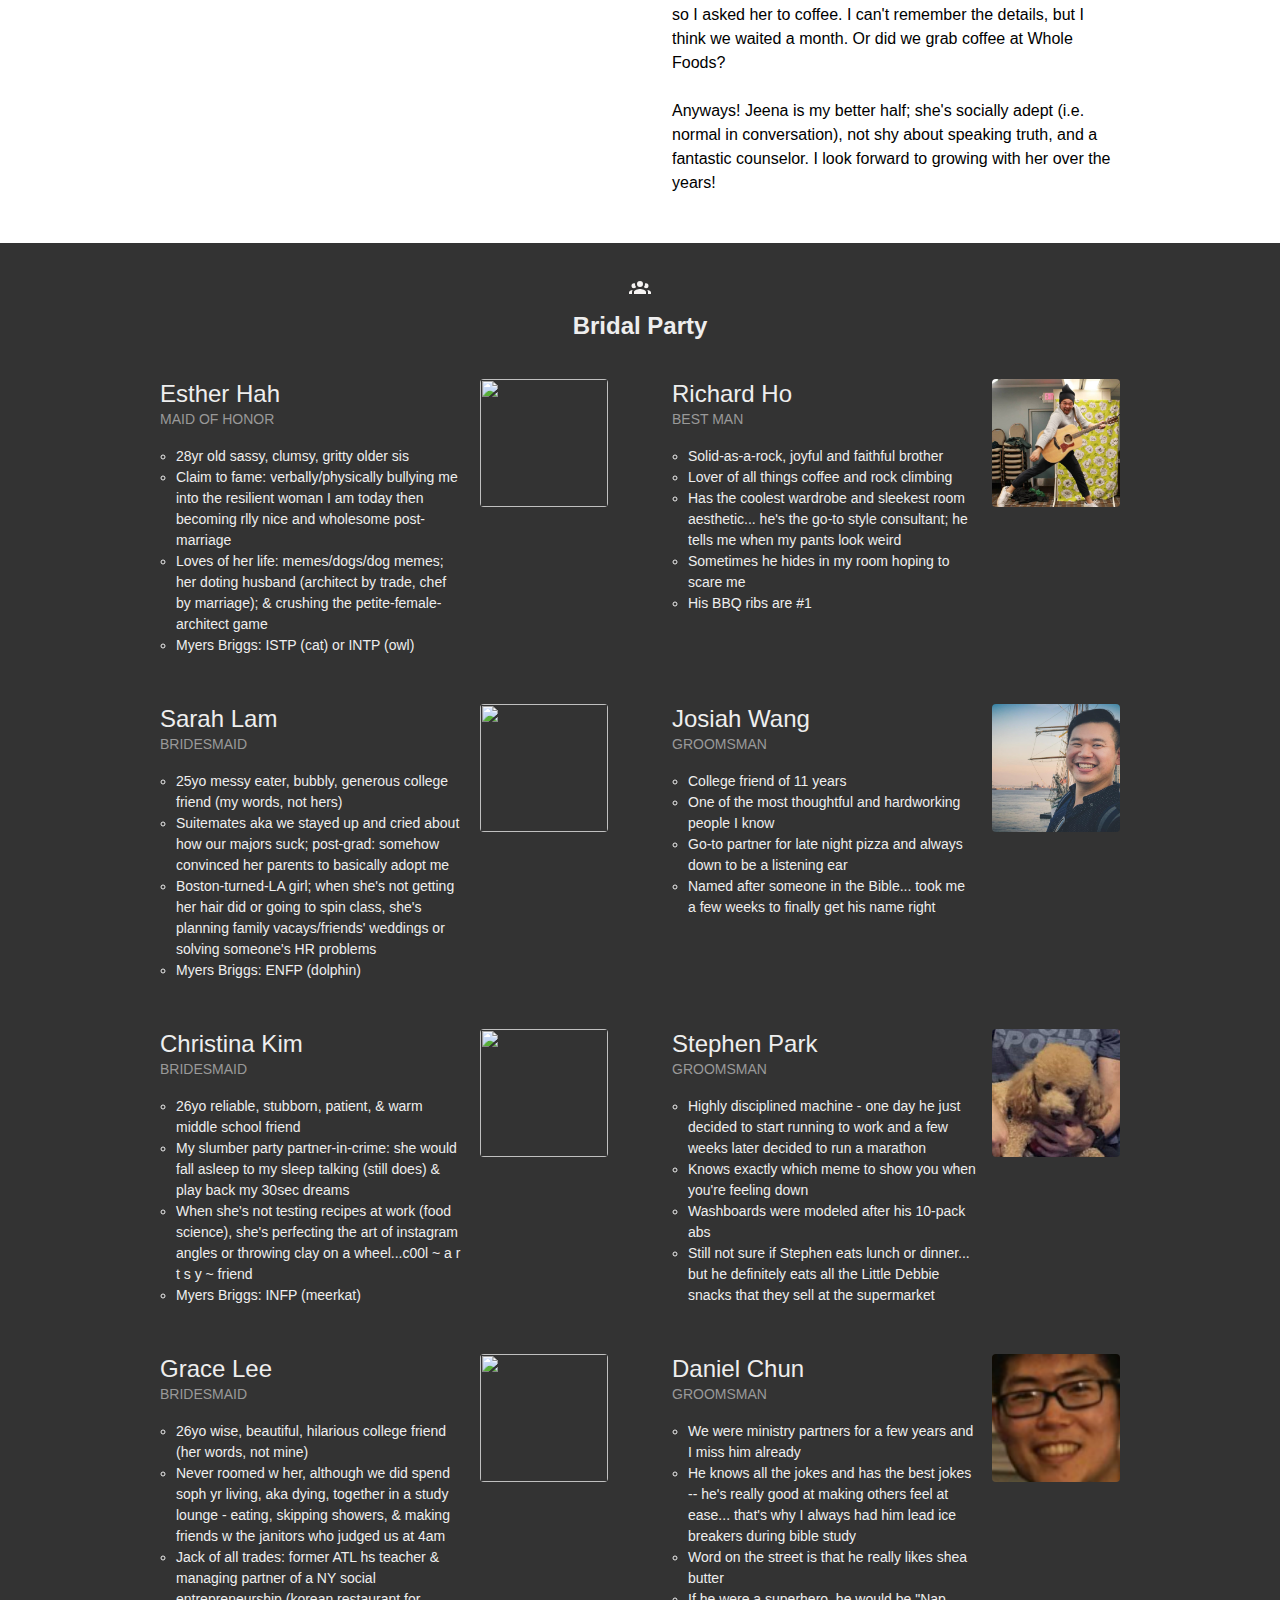
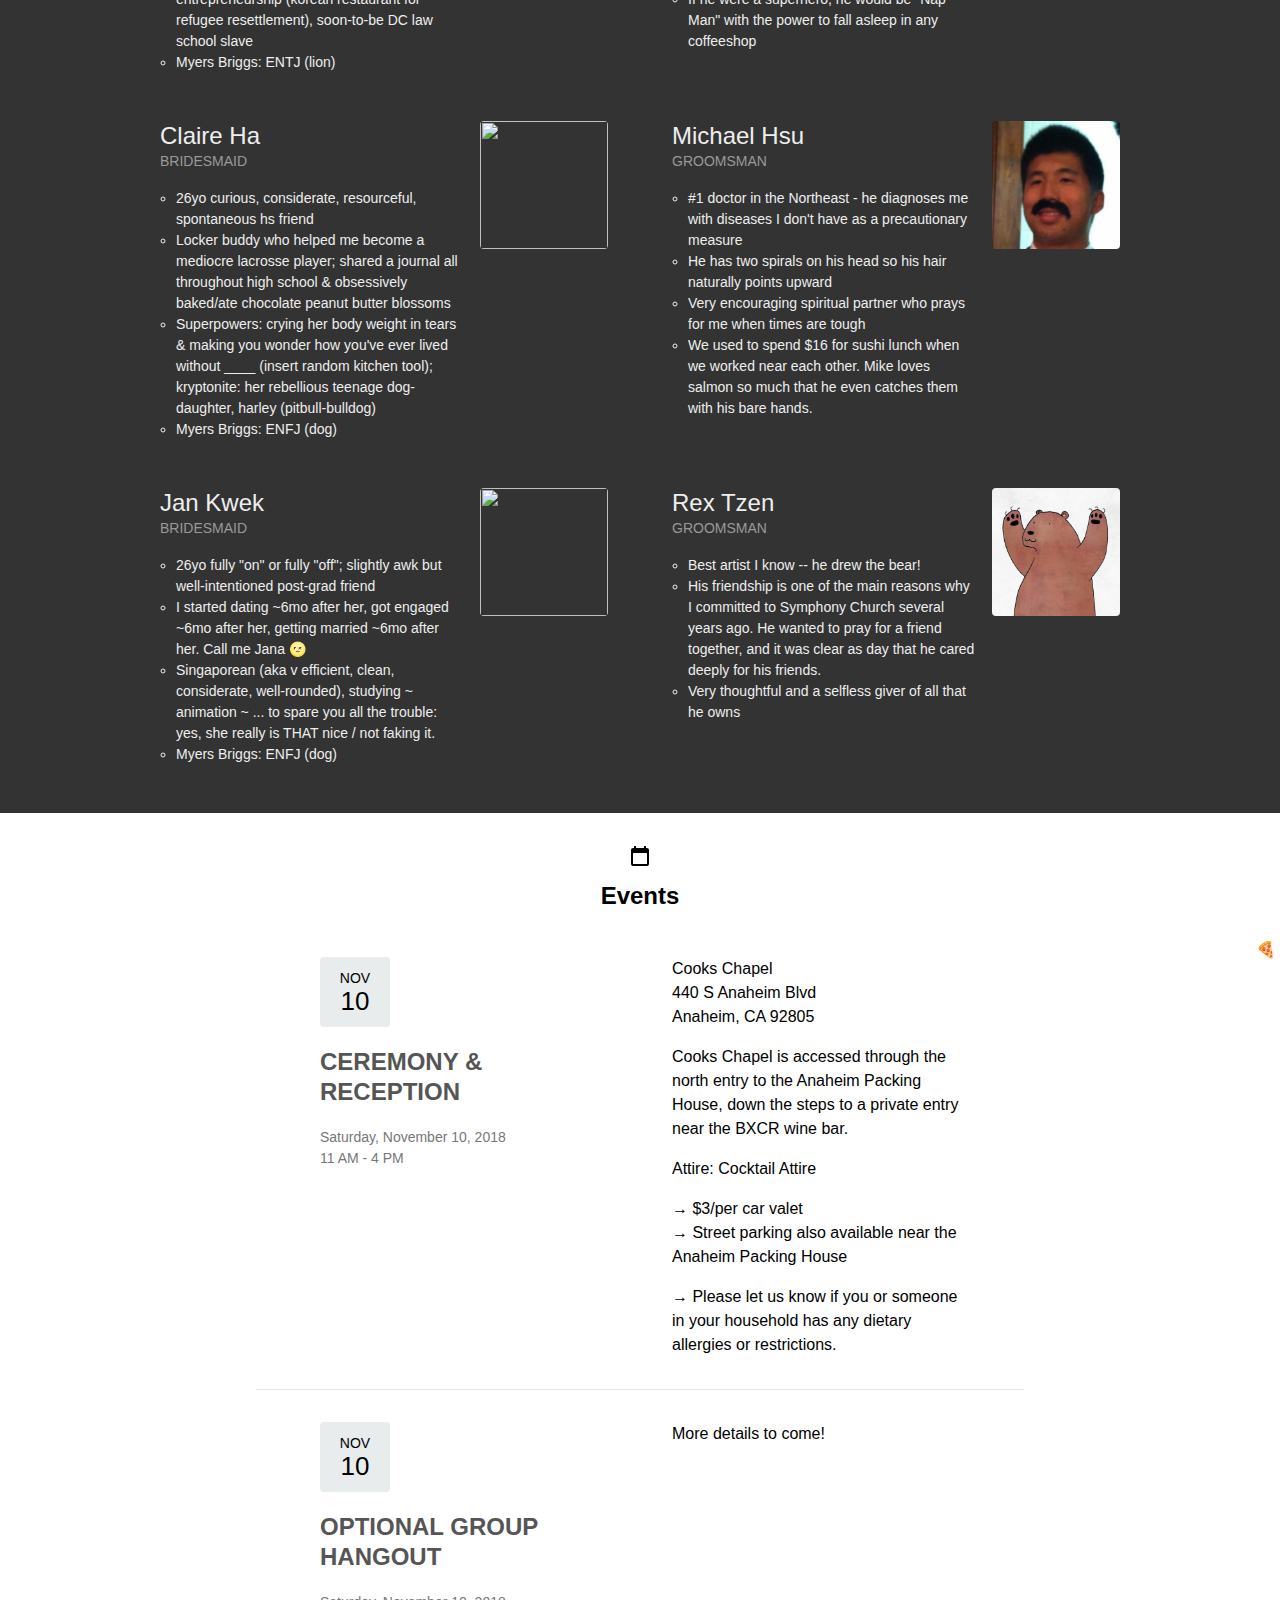
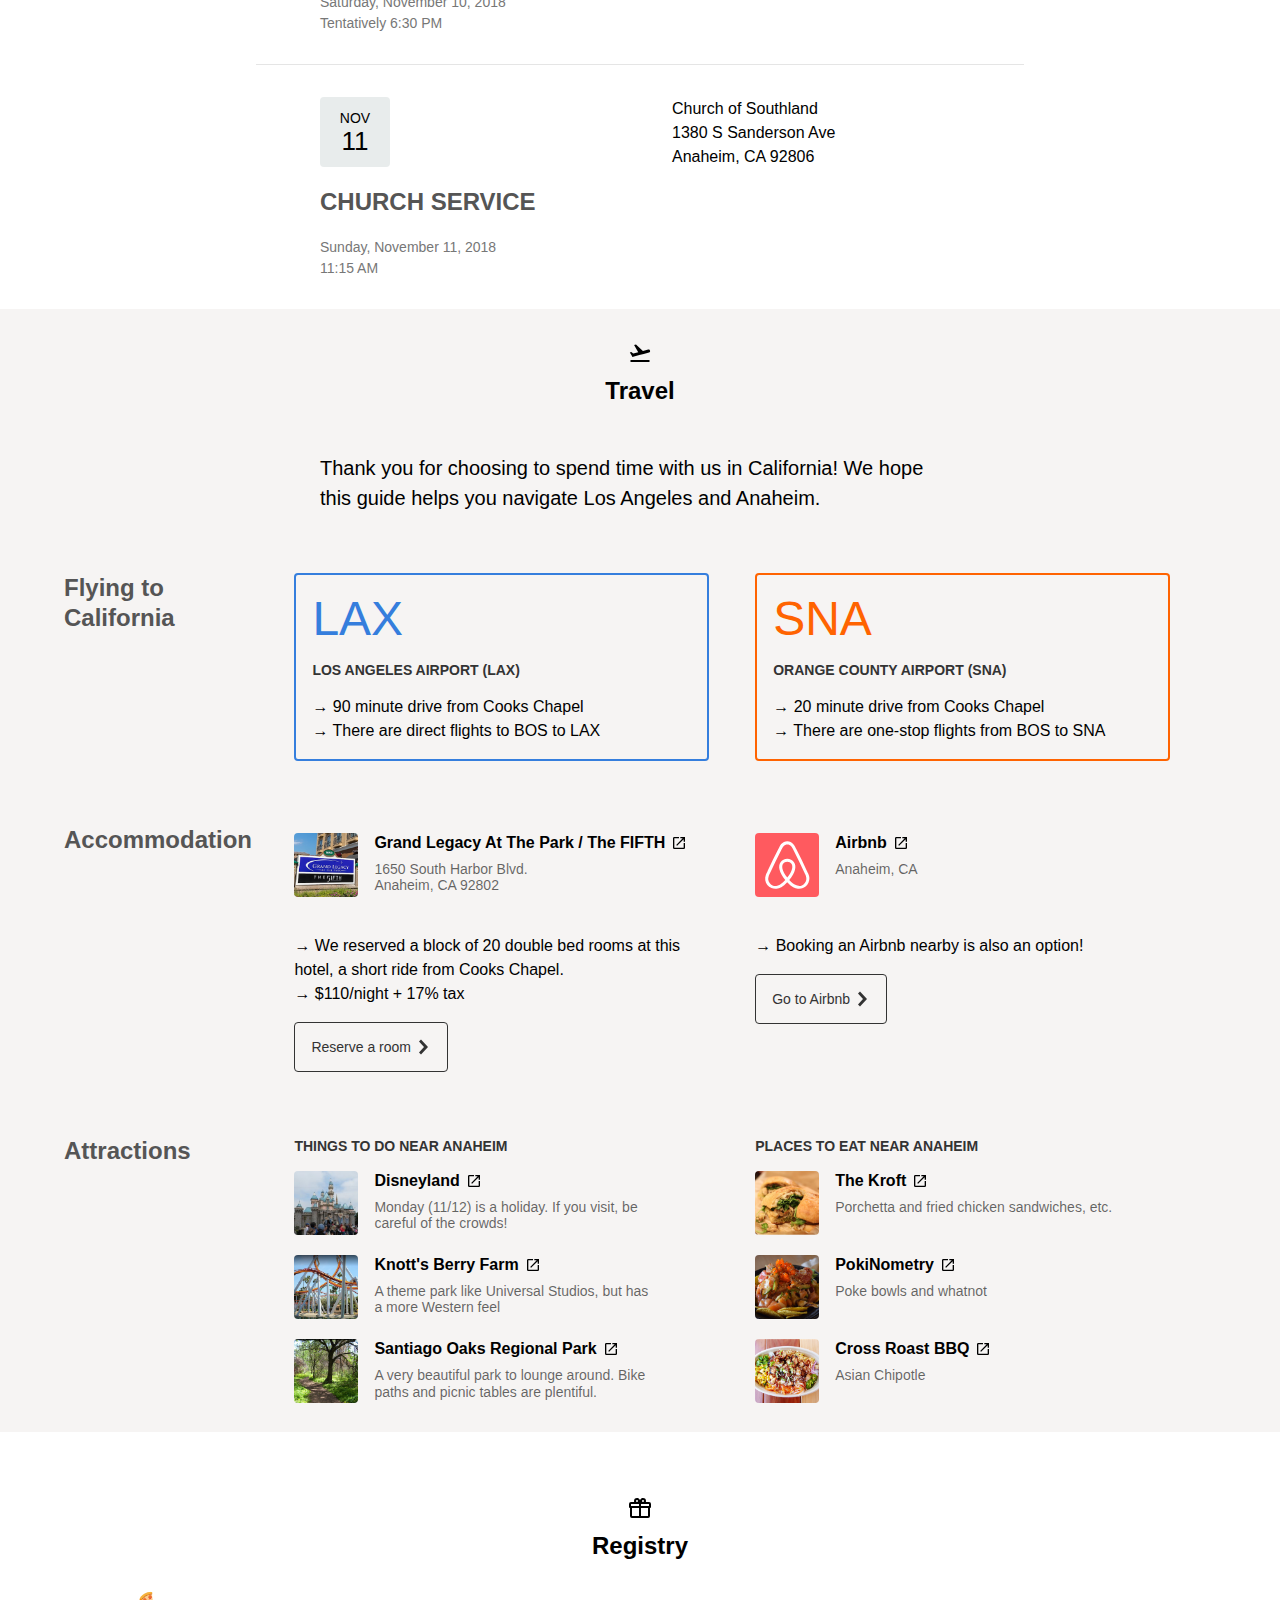
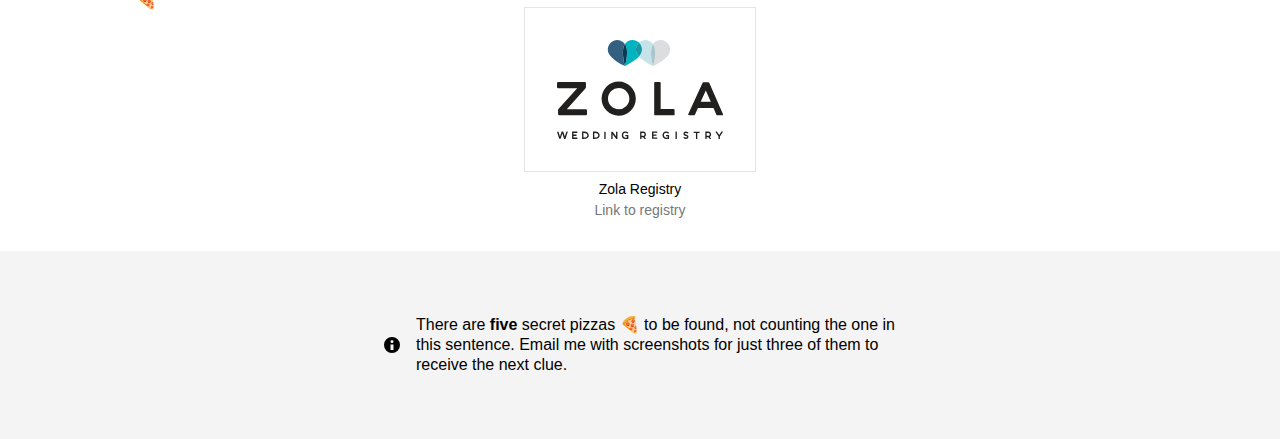
==== commit 3dedde58: "Added more stuff" ====
--- a/index.html
+++ b/index.html
@@ -70,7 +70,9 @@
     <div class="fn fl-ns w-50-ns pl4-ns">
       <p class="f6 mt0-ns lh-copy dark-gray fw7 ttu tc">Kevin's side:</p>
       <p class="f5 lh-copy mt0-ns">
-        
+        I became interested in Jeena because of her thoughtfulness. When I was thinking about asking Jeena out, I felt like God was telling me to wait. One day I got fed up with waiting and drafted up an email asking her to grab coffee (pro tip: never do that). Literally as I was about to hit "Send," someone Gchatted me asking me, "WHAT ARE YOU DOING RIGHT NOW?" I took that as a sign that I was being impatient so I discarded the email (Jeena said she would've turned me down if I sent the email). A few weeks later, on Good Friday, the timing felt right so I asked her to coffee. I can't remember the details, but I think we waited a month. Or did we grab coffee at Whole Foods?
+
+        <br /><br />Anyways! Jeena is my better half; she's socially adept (i.e. normal in conversation), not shy about speaking truth, and a fantastic counselor. I look forward to growing with her over the years!
       </p>
     </div>
   </article>
@@ -100,20 +102,17 @@
             <div class="dtc v-top pr3">
               <h1 class="f3 fw5 mt0 mb0 lh-title light-gray">Esther Hah</h1>
               <p class="f6 lh-copy silver mv0 ttu">Maid of Honor</p>
-              <p class="lh-copy measure f6 light-gray">
-                The tech giant says it is ready to begin planning a quantum
-                computer, a powerful cpu machine that relies on subatomic particles instead
-                of transistors.
-                <input type="checkbox" class="read-more-state" id="bp1" />
-                <span class="read-more-wrap">
-                  <span class="read-more-target">More text here.</span>
-                </span>
-                <br />
-                <label for="bp1" class="read-more-trigger"></label>
-              </p>   
-            </div>
-            <div class="dtc w4">
-              <img src="http://tachyons.io/img/logo.jpg"class="br2 h4 w4 dib">
+              <p class="measure light-gray">
+                <ul class="pl3 light-gray">
+                  <li class="f6 lh-copy">28yr old sassy, clumsy, gritty older sis</li>
+                  <li class="f6 lh-copy">Claim to fame: verbally/physically bullying me into the resilient woman I am today then becoming rlly nice and wholesome post-marriage</li>
+                  <li class="f6 lh-copy">Loves of her life: memes/dogs/dog memes; her doting husband (architect by trade, chef by marriage); & crushing the petite-female-architect game</li>
+                  <li class="f6 lh-copy">Myers Briggs: ISTP (cat) or INTP (owl)</li>
+                </ul>
+              </p>
+            </div>
+            <div class="dtc w4-ns w3">
+              <img src="http://tachyons.io/img/logo.jpg"class="br2 h4-ns w4-ns h3 w3 dib">
             </div>
           </div>
         </div>
@@ -124,18 +123,18 @@
             <div class="dtc v-top pr3">
               <h1 class="f3 fw5 mt0 mb0 lh-title light-gray">Richard Ho</h1>
               <p class="f6 lh-copy silver mv0 ttu">Best Man</p>
-              <p class="lh-copy measure f6 light-gray">
-                Richard is a pretty good guy, he plays the guitar
-                <input type="checkbox" class="read-more-state" id="bp2" />
-                <span class="read-more-wrap">
-                  <span class="read-more-target">More text here.</span>
-                </span>
-                <br />
-                <label for="bp2" class="read-more-trigger"></label>
-              </p>
-            </div>
-            <div class="dtc w4">
-              <img src="images/people_richard.png"class="br2 h4 w4 dib">
+              <p class="measure light-gray">
+                <ul class="pl3 light-gray">
+                  <li class="f6 lh-copy">Solid-as-a-rock, joyful and faithful brother</li>
+                  <li class="f6 lh-copy">Lover of all things coffee and rock climbing</li>
+                  <li class="f6 lh-copy">Has the coolest wardrobe and sleekest room aesthetic... he's the go-to style consultant; he tells me when my pants look weird</li>
+                  <li class="f6 lh-copy">Sometimes he hides in my room hoping to scare me</li>
+                  <li class="f6 lh-copy">His BBQ ribs are #1</li>
+                </ul>
+              </p>
+            </div>
+            <div class="dtc w4-ns w3">
+              <img src="images/people_richard.png" class="br2 h4-ns w4-ns h3 w3 dib">
             </div>
           </div>
         </div>
@@ -146,22 +145,19 @@
         <div class="pl3 pr4 pl4-ns pl4-ns">
           <div class="dt w-100 pb2 mt2">
             <div class="dtc v-top pr3">
-              <h1 class="f3 fw5 mt0 mb0 lh-title light-gray">Name</h1>
+              <h1 class="f3 fw5 mt0 mb0 lh-title light-gray">Sarah Lam</h1>
               <p class="f6 lh-copy silver mv0 ttu">Bridesmaid</p>
-              <p class="lh-copy measure f6 light-gray">
-                The tech giant says it is ready to begin planning a quantum
-                computer, a powerful cpu machine that relies on subatomic particles instead
-                of transistors.
-                <input type="checkbox" class="read-more-state" id="bp3" />
-                <span class="read-more-wrap">
-                  <span class="read-more-target">More text here.</span>
-                </span>
-                <br />
-                <label for="bp3" class="read-more-trigger"></label>
-              </p>
-            </div>
-            <div class="dtc w4">
-              <img src="http://tachyons.io/img/logo.jpg"class="br2 h4 w4 dib">
+              <p class="measure light-gray">
+                <ul class="pl3 light-gray">
+                  <li class="f6 lh-copy">25yo messy eater, bubbly, generous college friend (my words, not hers)</li>
+                  <li class="f6 lh-copy">Suitemates aka we stayed up and cried about how our majors suck; post-grad: somehow convinced her parents to basically adopt me</li>
+                  <li class="f6 lh-copy">Boston-turned-LA girl; when she's not getting her hair did or going to spin class, she's planning family vacays/friends' weddings or solving someone's HR problems</li>
+                  <li class="f6 lh-copy">Myers Briggs: ENFP (dolphin)</li>
+                </ul>
+              </p>
+            </div>
+            <div class="dtc w4-ns w3">
+              <img src="http://tachyons.io/img/logo.jpg" class="br2 h4-ns w4-ns h3 w3 dib">
             </div>
           </div>
         </div>
@@ -172,20 +168,17 @@
             <div class="dtc v-top pr3">
               <h1 class="f3 fw5 mt0 mb0 lh-title light-gray">Josiah Wang</h1>
               <p class="f6 lh-copy silver mv0 ttu">Groomsman</p>
-              <p class="lh-copy measure f6 light-gray">
-                The tech giant says it is ready to begin planning a quantum
-                computer, a powerful cpu machine that relies on subatomic particles instead
-                of transistors.
-                <input type="checkbox" class="read-more-state" id="bp4" />
-                <span class="read-more-wrap">
-                  <span class="read-more-target">More text here.</span>
-                </span>
-                <br />
-                <label for="bp4" class="read-more-trigger"></label>
-              </p>
-            </div>
-            <div class="dtc w4">
-              <img src="images/people_josiah.png"class="br2 h4 w4 dib">
+              <p class="measure light-gray">
+                <ul class="pl3 light-gray">
+                  <li class="f6 lh-copy">College friend of 11 years</li>
+                  <li class="f6 lh-copy">One of the most thoughtful and hardworking people I know</li>
+                  <li class="f6 lh-copy">Go-to partner for late night pizza and always down to be a listening ear</li>
+                  <li class="f6 lh-copy">Named after someone in the Bible... took me a few weeks to finally get his name right</li>
+                </ul>
+              </p>
+            </div>
+            <div class="dtc w4-ns w3">
+              <img src="images/people_josiah.png" class="br2 h4-ns w4-ns h3 w3 dib">
             </div>
           </div>
         </div>
@@ -196,22 +189,19 @@
         <div class="pl3 pr4 pl4-ns pl4-ns">
           <div class="dt w-100 pb2 mt2">
             <div class="dtc v-top pr3">
-              <h1 class="f3 fw5 mt0 mb0 lh-title light-gray">Name</h1>
+              <h1 class="f3 fw5 mt0 mb0 lh-title light-gray">Christina Kim</h1>
               <p class="f6 lh-copy silver mv0 ttu">Bridesmaid</p>
-              <p class="lh-copy measure f6 light-gray">
-                The tech giant says it is ready to begin planning a quantum
-                computer, a powerful cpu machine that relies on subatomic particles instead
-                of transistors.
-                <input type="checkbox" class="read-more-state" id="bp5" />
-                <span class="read-more-wrap">
-                  <span class="read-more-target">More text here.</span>
-                </span>
-                <br />
-                <label for="bp5" class="read-more-trigger"></label>
-              </p>
-            </div>
-            <div class="dtc w4">
-              <img src="http://tachyons.io/img/logo.jpg"class="br2 h4 w4 dib">
+              <p class="measure light-gray">
+                <ul class="pl3 light-gray">
+                  <li class="f6 lh-copy">26yo reliable, stubborn, patient, & warm middle school friend</li>
+                  <li class="f6 lh-copy">My slumber party partner-in-crime: she would fall asleep to my sleep talking (still does) & play back my 30sec dreams</li>
+                  <li class="f6 lh-copy">When she's not testing recipes at work (food science), she's perfecting the art of instagram angles or throwing clay on a wheel...c00l ~ a r t s y ~ friend</li>
+                  <li class="f6 lh-copy">Myers Briggs: INFP (meerkat)</li>
+                </ul>
+              </p>
+            </div>
+            <div class="dtc w4-ns w3">
+              <img src="http://tachyons.io/img/logo.jpg" class="br2 h4-ns w4-ns h3 w3 dib">
             </div>
           </div>
         </div>
@@ -220,22 +210,19 @@
         <div class="pl3 pr4 pl4-ns pl4-ns">
           <div class="dt w-100 pb2 mt2">
             <div class="dtc v-top pr3">
-              <h1 class="f3 fw5 mt0 mb0 lh-title light-gray">Daniel Chun</h1>
+              <h1 class="f3 fw5 mt0 mb0 lh-title light-gray">Stephen Park</h1>
               <p class="f6 lh-copy silver mv0 ttu">Groomsman</p>
-              <p class="lh-copy measure f6 light-gray">
-                The tech giant says it is ready to begin planning a quantum
-                computer, a powerful cpu machine that relies on subatomic particles instead
-                of transistors.
-                <input type="checkbox" class="read-more-state" id="bp6" />
-                <span class="read-more-wrap">
-                  <span class="read-more-target">More text here.</span>
-                </span>
-                <br />
-                <label for="bp6" class="read-more-trigger"></label>
-              </p>
-            </div>
-            <div class="dtc w4">
-              <img src="images/people_dan.png"class="br2 h4 w4 dib">
+              <p class="measure light-gray">
+                <ul class="pl3 light-gray">
+                  <li class="f6 lh-copy">Highly disciplined machine - one day he just decided to start running to work and a few weeks later decided to run a marathon</li>
+                  <li class="f6 lh-copy">Knows exactly which meme to show you when you're feeling down</li>
+                  <li class="f6 lh-copy">Washboards were modeled after his 10-pack abs</li>
+                  <li class="f6 lh-copy">Still not sure if Stephen eats lunch or dinner... but he definitely eats all the Little Debbie snacks that they sell at the supermarket</li>
+                </ul>
+              </p>
+            </div>
+            <div class="dtc w4-ns w3">
+              <img src="images/people_stephen.png" class="br2 h4-ns w4-ns h3 w3 dib">
             </div>
           </div>
         </div>
@@ -246,22 +233,19 @@
         <div class="pl3 pr4 pl4-ns pl4-ns">
           <div class="dt w-100 pb2 mt2">
             <div class="dtc v-top pr3">
-              <h1 class="f3 fw5 mt0 mb0 lh-title light-gray">Name</h1>
+              <h1 class="f3 fw5 mt0 mb0 lh-title light-gray">Grace Lee</h1>
               <p class="f6 lh-copy silver mv0 ttu">Bridesmaid</p>
-              <p class="lh-copy measure f6 light-gray">
-                The tech giant says it is ready to begin planning a quantum
-                computer, a powerful cpu machine that relies on subatomic particles instead
-                of transistors.
-                <input type="checkbox" class="read-more-state" id="bp7" />
-                <span class="read-more-wrap">
-                  <span class="read-more-target">More text here.</span>
-                </span>
-                <br />
-                <label for="bp7" class="read-more-trigger"></label>
-              </p>
-            </div>
-            <div class="dtc w4">
-              <img src="http://tachyons.io/img/logo.jpg"class="br2 h4 w4 dib">
+              <p class="measure light-gray">
+                <ul class="pl3 light-gray">
+                  <li class="f6 lh-copy">26yo wise, beautiful, hilarious college friend (her words, not mine)</li>
+                  <li class="f6 lh-copy">Never roomed w her, although we did spend soph yr living, aka dying, together in a study lounge - eating, skipping showers, & making friends w the janitors who judged us at 4am</li>
+                  <li class="f6 lh-copy">Jack of all trades: former ATL hs teacher & managing partner of a NY social entrepreneurship (korean restaurant for refugee resettlement), soon-to-be DC law school slave</li>
+                  <li class="f6 lh-copy">Myers Briggs: ENTJ (lion)</li>
+                </ul>
+              </p>
+            </div>
+            <div class="dtc w4-ns w3">
+              <img src="http://tachyons.io/img/logo.jpg" class="br2 h4-ns w4-ns h3 w3 dib">
             </div>
           </div>
         </div>
@@ -270,20 +254,19 @@
         <div class="pl3 pr4 pl4-ns pl4-ns">
           <div class="dt w-100 pb2 mt2">
             <div class="dtc v-top pr3">
-              <h1 class="f3 fw5 mt0 mb0 lh-title light-gray">Stephen Park</h1>
+              <h1 class="f3 fw5 mt0 mb0 lh-title light-gray">Daniel Chun</h1>
               <p class="f6 lh-copy silver mv0 ttu">Groomsman</p>
-              <p class="lh-copy measure f6 light-gray">
-                Stephen
-                <input type="checkbox" class="read-more-state" id="bp8" />
-                <span class="read-more-wrap">
-                  <span class="read-more-target">More text here.</span>
-                </span>
-                <br />
-                <label for="bp8" class="read-more-trigger"></label>
-              </p>
-            </div>
-            <div class="dtc w4">
-              <img src="images/people_stephen.png"class="br2 h4 w4 dib">
+              <p class="measure light-gray">
+                <ul class="pl3 light-gray">
+                  <li class="f6 lh-copy">We were ministry partners for a few years and I miss him already</li>
+                  <li class="f6 lh-copy">He knows all the jokes and has the best jokes -- he's really good at making others feel at ease... that's why I always had him lead ice breakers during bible study</li>
+                  <li class="f6 lh-copy">Word on the street is that he really likes shea butter</li>
+                  <li class="f6 lh-copy">If he were a superhero, he would be "Nap Man" with the power to fall asleep in any coffeeshop</li>
+                </ul>
+              </p>
+            </div>
+            <div class="dtc w4-ns w3">
+              <img src="images/people_dan.png" class="br2 h4-ns w4-ns h3 w3 dib">
             </div>
           </div>
         </div>
@@ -294,22 +277,19 @@
         <div class="pl3 pr4 pl4-ns pl4-ns">
           <div class="dt w-100 pb2 mt2">
             <div class="dtc v-top pr3">
-              <h1 class="f3 fw5 mt0 mb0 lh-title light-gray">Name</h1>
+              <h1 class="f3 fw5 mt0 mb0 lh-title light-gray">Claire Ha</h1>
               <p class="f6 lh-copy silver mv0 ttu">Bridesmaid</p>
-              <p class="lh-copy measure f6 light-gray">
-                The tech giant says it is ready to begin planning a quantum
-                computer, a powerful cpu machine that relies on subatomic particles instead
-                of transistors.
-                <input type="checkbox" class="read-more-state" id="bp9" />
-                <span class="read-more-wrap">
-                  <span class="read-more-target">More text here.</span>
-                </span>
-                <br />
-                <label for="bp9" class="read-more-trigger"></label>
-              </p>
-            </div>
-            <div class="dtc w4">
-              <img src="http://tachyons.io/img/logo.jpg"class="br2 h4 w4 dib">
+              <p class="measure light-gray">
+                <ul class="pl3 light-gray">
+                  <li class="f6 lh-copy">26yo curious, considerate, resourceful, spontaneous hs friend</li>
+                  <li class="f6 lh-copy">Locker buddy who helped me become a mediocre lacrosse player; shared a journal all throughout high school & obsessively baked/ate chocolate peanut butter blossoms</li>
+                  <li class="f6 lh-copy">Superpowers: crying her body weight in tears & making you wonder how you've ever lived without ____ (insert random kitchen tool); kryptonite: her rebellious teenage dog-daughter, harley (pitbull-bulldog)</li>
+                  <li class="f6 lh-copy">Myers Briggs: ENFJ (dog)</li>
+                </ul>
+              </p>
+            </div>
+            <div class="dtc w4-ns w3">
+              <img src="http://tachyons.io/img/logo.jpg" class="br2 h4-ns w4-ns h3 w3 dib">
             </div>
           </div>
         </div>
@@ -320,20 +300,60 @@
             <div class="dtc v-top pr3">
               <h1 class="f3 fw5 mt0 mb0 lh-title light-gray">Michael Hsu</h1>
               <p class="f6 lh-copy silver mv0 ttu">Groomsman</p>
-              <p class="lh-copy measure f6 light-gray">
-                The tech giant says it is ready to begin planning a quantum
-                computer, a powerful cpu machine that relies on subatomic particles instead
-                of transistors.
-                <input type="checkbox" class="read-more-state" id="bp10" />
-                <span class="read-more-wrap">
-                  <span class="read-more-target">More text here.</span>
-                </span>
-                <br />
-                <label for="bp10" class="read-more-trigger"></label>
-              </p>
-            </div>
-            <div class="dtc w4">
-              <img src="images/people_mike.png"class="br2 h4 w4 dib">
+              <p class="measure light-gray">
+                <ul class="pl3 light-gray">
+                  <li class="f6 lh-copy">#1 doctor in the Northeast - he diagnoses me with diseases I don't have as a precautionary measure</li>
+                  <li class="f6 lh-copy">He has two spirals on his head so his hair naturally points upward</li>
+                  <li class="f6 lh-copy">Very encouraging spiritual partner who prays for me when times are tough</li>
+                  <li class="f6 lh-copy">We used to spend $16 for sushi lunch when we worked near each other. Mike loves salmon so much that he even catches them with his bare hands.</li>
+                </ul>
+              </p>
+            </div>
+            <div class="dtc w4-ns w3">
+              <img src="images/people_mike.png" class="br2 h4-ns w4-ns h3 w3 dib">
+            </div>
+          </div>
+        </div>
+      </li>
+    </ul>
+    <ul class="cf list pl0 ml0">
+       <li class="fl w-100 w-50-ns">
+        <div class="pl3 pr4 pl4-ns pl4-ns">
+          <div class="dt w-100 pb2 mt2">
+            <div class="dtc v-top pr3">
+              <h1 class="f3 fw5 mt0 mb0 lh-title light-gray">Jan Kwek</h1>
+              <p class="f6 lh-copy silver mv0 ttu">Bridesmaid</p>
+              <p class="measure light-gray">
+                <ul class="pl3 light-gray">
+                  <li class="f6 lh-copy">26yo fully "on" or fully "off"; slightly awk but well-intentioned post-grad friend</li>
+                  <li class="f6 lh-copy">I started dating ~6mo after her, got engaged ~6mo after her, getting married ~6mo after her. Call me Jana 🌝</li>
+                  <li class="f6 lh-copy">Singaporean (aka v efficient, clean, considerate, well-rounded), studying ~ animation ~ ... to spare you all the trouble: yes, she really is THAT nice / not faking it.</li>
+                  <li class="f6 lh-copy">Myers Briggs: ENFJ (dog)</li>
+                </ul>
+              </p>
+            </div>
+            <div class="dtc w4-ns w3">
+              <img src="http://tachyons.io/img/logo.jpg" class="br2 h4-ns w4-ns h3 w3 dib">
+            </div>
+          </div>
+        </div>
+      </li>
+      <li class="fl w-100 w-50-ns">
+        <div class="pl3 pr4 pl4-ns pl4-ns">
+          <div class="dt w-100 pb2 mt2">
+            <div class="dtc v-top pr3">
+              <h1 class="f3 fw5 mt0 mb0 lh-title light-gray">Rex Tzen</h1>
+              <p class="f6 lh-copy silver mv0 ttu">Groomsman</p>
+              <p class="measure light-gray">
+                <ul class="pl3 light-gray">
+                  <li class="f6 lh-copy">Best artist I know -- he drew the bear!</li>
+                  <li class="f6 lh-copy">His friendship is one of the main reasons why I committed to Symphony Church several years ago. He wanted to pray for a friend together, and it was clear as day that he cared deeply for his friends.</li>
+                  <li class="f6 lh-copy">Very thoughtful and a selfless giver of all that he owns</li>
+                </ul>
+              </p>
+            </div>
+            <div class="dtc w4-ns w3">
+              <img src="images/people_rex.png" class="br2 h4-ns w4-ns h3 w3 dib">
             </div>
           </div>
         </div>
@@ -379,6 +399,9 @@
       </p>
       <p class="f5 mt0 lh-copy"> 
         Cooks Chapel is accessed through the north entry to the Anaheim Packing House, down the steps to a private entry near the BXCR wine bar.
+      </p>
+      <p class="f5 mt0 lh-copy"> 
+        Attire: Cocktail Attire
       </p>
       <p class="f5 mt0 lh-copy">
         &rarr; $3/per car valet<br />
@@ -489,29 +512,64 @@
           Accommodation
         </h2>
       </header>
-      <div class="fn fl-ns w-80-ns">
-        <a class="link dt w-100 pb2 mt2 dim" href="https://www.google.com/maps?q=grand+legacy+at+the+park&um=1&ie=UTF-8&sa=X&ved=2ahUKEwjMwKWC9tvbAhUKnFkKHT3bCYsQ_AUoAXoECAEQAw" target="_blank">
-          <div class="dtc w3">
-            <img src="images/img_hotel.png"class="br2 h3 w3 dib">
-          </div>
-          <div class="dtc v-top pl3">
-            <h1 class="f6 f5-ns fw6 lh-title black mv0">
-              Grand Legacy At The Park / The FIFTH</h1>
-            <h2 class="f6 fw4 mt2 mb0 black-60">1650 South Harbor Blvd.<br />Anaheim, CA 92802</h2>
-          </div>
-        </a>
-        <p class="f5 lh-copy mt0-ns">
-          <br />
-          &rarr; We reserved a block of 20 double bed rooms at this hotel, a short ride from Cooks Chapel.<br />
-          &rarr; $110/night + 17% tax
-        </p>
-        <a href="https://reservations.travelclick.com/97076?groupID=2276937" class="f6 no-underline dim dark-gray bg-animate hover-black inline-flex items-center pa3 mt0 ba br2 border-box" target="_blank">
-        <span class="pr1">Reserve a room</span>
-          <svg class="w1" data-icon="chevronRight" viewBox="0 0 32 32" style="fill:currentcolor">
-            <title>chevronRight icon</title>
-            <path d="M12 1 L26 16 L12 31 L8 27 L18 16 L8 5 z"></path>
-          </svg>
-        </a>
+      <div class="fn fl-ns w-40-ns w-100-m pb3-m">
+        <div class="mb4 mb0-ns w-100 w-90-ns">
+          <article>
+            <a class="link dt w-100 pb2 mt2 dim" href="https://www.google.com/maps?q=grand+legacy+at+the+park&um=1&ie=UTF-8&sa=X&ved=2ahUKEwjMwKWC9tvbAhUKnFkKHT3bCYsQ_AUoAXoECAEQAw" target="_blank">
+              <div class="dtc w3">
+                <img src="images/img_hotel.png"class="br2 h3 w3 dib">
+              </div>
+              <div class="dtc v-top pl3">
+                <h1 class="f6 f5-ns fw6 lh-title black mv0 relative">
+                  Grand Legacy At The Park / The FIFTH
+                  <span style="position: absolute; top: 2px; padding-left: 6px;"><?xml version="1.0" encoding="UTF-8"?><!DOCTYPE svg PUBLIC "-//W3C//DTD SVG 1.1//EN" "http://www.w3.org/Graphics/SVG/1.1/DTD/svg11.dtd"><svg xmlns="http://www.w3.org/2000/svg" xmlns:xlink="http://www.w3.org/1999/xlink" version="1.1" width="16" height="16" viewBox="0 0 24 24"><path d="M14,3V5H17.59L7.76,14.83L9.17,16.24L19,6.41V10H21V3M19,19H5V5H12V3H5C3.89,3 3,3.9 3,5V19A2,2 0 0,0 5,21H19A2,2 0 0,0 21,19V12H19V19Z" /></svg></span>
+                </h1>
+                <h2 class="f6 fw4 mt2 mb0 black-60 measure-narrow">1650 South Harbor Blvd.<br />Anaheim, CA 92802</h2>
+              </div>
+            </a>
+            <p class="f5 lh-copy mt0-ns">
+              <br />
+              &rarr; We reserved a block of 20 double bed rooms at this hotel, a short ride from Cooks Chapel.<br />
+              &rarr; $110/night + 17% tax
+            </p>
+            <a href="https://reservations.travelclick.com/97076?groupID=2276937" class="f6 no-underline dim dark-gray bg-animate hover-black inline-flex items-center pa3 mt0 ba br2 border-box" target="_blank">
+              <span class="pr1">Reserve a room</span>
+              <svg class="w1" data-icon="chevronRight" viewBox="0 0 32 32" style="fill:currentcolor">
+                <title>chevronRight icon</title>
+                <path d="M12 1 L26 16 L12 31 L8 27 L18 16 L8 5 z"></path>
+              </svg>
+            </a>
+          </article>
+        </div>
+      </div>
+      <div class="fn fl-ns w-40-ns w-100-m">
+        <div class="mb4 mb0-ns w-100 w-90-ns">
+          <article>
+            <a class="link dt w-100 pb2 mt2 dim" href="https://www.airbnb.com/s/Anaheim--CA--United-States/all?refinement_paths%5B%5D=%2Ffor_you&place_id=ChIJZ-hVgPnW3IARYLErmquJqwE&query=Anaheim%2C%20CA%2C%20United%20States&checkin=2018-11-09&checkout=2018-11-11&adults=2" target="_blank">
+              <div class="dtc w3">
+                <img src="images/img_airbnb.svg" class="br2 h3 w3 dib" style="background-color:#FF5A5F">
+              </div>
+              <div class="dtc v-top pl3">
+                <h1 class="f6 f5-ns fw6 lh-title black mv0 relative">
+                  Airbnb
+                  <span style="position: absolute; top: 2px; padding-left: 6px;"><?xml version="1.0" encoding="UTF-8"?><!DOCTYPE svg PUBLIC "-//W3C//DTD SVG 1.1//EN" "http://www.w3.org/Graphics/SVG/1.1/DTD/svg11.dtd"><svg xmlns="http://www.w3.org/2000/svg" xmlns:xlink="http://www.w3.org/1999/xlink" version="1.1" width="16" height="16" viewBox="0 0 24 24"><path d="M14,3V5H17.59L7.76,14.83L9.17,16.24L19,6.41V10H21V3M19,19H5V5H12V3H5C3.89,3 3,3.9 3,5V19A2,2 0 0,0 5,21H19A2,2 0 0,0 21,19V12H19V19Z" /></svg></span>
+                </h1>
+                <h2 class="f6 fw4 mt2 mb0 black-60 measure-narrow">Anaheim, CA</h2>
+              </div>
+            </a>
+            <p class="f5 lh-copy mt0-ns">
+              <br />
+              &rarr; Booking an Airbnb nearby is also an option!
+            </p>
+            <a href="https://www.airbnb.com/s/Anaheim--CA--United-States/all?refinement_paths%5B%5D=%2Ffor_you&place_id=ChIJZ-hVgPnW3IARYLErmquJqwE&query=Anaheim%2C%20CA%2C%20United%20States&checkin=2018-11-09&checkout=2018-11-11&adults=2" class="f6 no-underline dim dark-gray bg-animate hover-black inline-flex items-center pa3 mt0 ba br2 border-box" target="_blank">
+              <span class="pr1">Go to Airbnb</span>
+              <svg class="w1" data-icon="chevronRight" viewBox="0 0 32 32" style="fill:currentcolor">
+                <title>chevronRight icon</title>
+                <path d="M12 1 L26 16 L12 31 L8 27 L18 16 L8 5 z"></path>
+              </svg>
+            </a>
+          </article>
+        </div>
       </div>
     </article>
   </section>
@@ -535,7 +593,7 @@
                 Disneyland
                 <span style="position: absolute; top: 2px; padding-left: 6px;"><?xml version="1.0" encoding="UTF-8"?><!DOCTYPE svg PUBLIC "-//W3C//DTD SVG 1.1//EN" "http://www.w3.org/Graphics/SVG/1.1/DTD/svg11.dtd"><svg xmlns="http://www.w3.org/2000/svg" xmlns:xlink="http://www.w3.org/1999/xlink" version="1.1" width="16" height="16" viewBox="0 0 24 24"><path d="M14,3V5H17.59L7.76,14.83L9.17,16.24L19,6.41V10H21V3M19,19H5V5H12V3H5C3.89,3 3,3.9 3,5V19A2,2 0 0,0 5,21H19A2,2 0 0,0 21,19V12H19V19Z" /></svg></span>
               </h1>
-              <h2 class="f6 fw4 mt2 mb0 black-60 measure-narrow">Monday (11/12) is a holiday. Be careful of the crowds if you visit!</h2>
+              <h2 class="f6 fw4 mt2 mb0 black-60 measure-narrow">Monday (11/12) is a holiday. If you visit, be careful of the crowds!</h2>
             </div>
           </a>
           <a class="link dt w-100 pb2 mt2 dim" href="https://www.google.com/maps/place/Knott's+Berry+Farm/@33.8447382,-118.0707001,12.01z/data=!4m5!3m4!1s0x80dd295ff57f78a3:0xae8e394e901e3055!8m2!3d33.8443038!4d-118.0002265" target="_blank">
@@ -625,20 +683,19 @@
   </div>
 </div>
 
-<section class="mw8 center">
-  <div class="ph3 ph4-ns pv4 cf">
-    <a href="#" target="_blank">
-      <article class="fl w-50 dib-ns w-auto-ns mr4-m mr5-l mb4 pr2 pr0-ns">
-        <h4 class="f5 f4-l fw6">Amazon</h4>
-        <span class="f7 f6-l db black-70 relative">
-          Link
-          <span style="position: absolute; top: 0px; padding-left: 6px;"><?xml version="1.0" encoding="UTF-8"?><!DOCTYPE svg PUBLIC "-//W3C//DTD SVG 1.1//EN" "http://www.w3.org/Graphics/SVG/1.1/DTD/svg11.dtd"><svg xmlns="http://www.w3.org/2000/svg" xmlns:xlink="http://www.w3.org/1999/xlink" version="1.1" width="16" height="16" viewBox="0 0 24 24"><path d="M14,3V5H17.59L7.76,14.83L9.17,16.24L19,6.41V10H21V3M19,19H5V5H12V3H5C3.89,3 3,3.9 3,5V19A2,2 0 0,0 5,21H19A2,2 0 0,0 21,19V12H19V19Z" /></svg></span>
-        </span>
-      </article>
-    </a>
+<article>
+  <div class="cf ph3 ph5-ns pv3">
+    <div class="w-50 w-50-m w-20-l center">
+      <a href="https://www.zola.com/registry/jeenaandkevin" class="db link dim tc" target="_blank">
+        <img src="images/img_zola.svg" class="w-100 pa4 db outline black-10" style="box-sizing: border-box;" />
+        <dl class="mt2 f6 lh-copy">
+          <dd class="ml0 black w-100">Zola Registry</dd>
+          <dd class="ml0 gray w-100">Link to registry</dd>
+        </dl>
+      </a>
+    </div>
   </div>
-
-</section>
+</article>
 
 <!-- End Registry
   –––––––––––––––––––––––––––––––––––––––––––––––––– -->
@@ -650,7 +707,7 @@
     <title>info icon</title>
     <path d="M16 0 A16 16 0 0 1 16 32 A16 16 0 0 1 16 0 M19 15 L13 15 L13 26 L19 26 z M16 6 A3 3 0 0 0 16 12 A3 3 0 0 0 16 6"></path>
   </svg>
-  <span class="lh-title ml3">There are <strong>five</strong> secret pizzas 🍕 to be found. Email me with screenshots for the next clue.</span>
+  <span class="lh-title ml3 measure">There are <strong>five</strong> secret pizzas 🍕 to be found, not counting the one in this sentence. Email me with screenshots for just three of them to receive the next clue.</span>
 </div>
 <!-- End Bonus
   –––––––––––––––––––––––––––––––––––––––––––––––––– -->
--- a/css/style.css
+++ b/css/style.css
@@ -56,6 +56,19 @@
   box-shadow: 0 15px 35px rgba(50,50,93,.1), 0 5px 15px rgba(0,0,0,.07);
 }
 
+
+.content {
+  overflow: hidden;
+  height: 3.6em;
+  line-height: 1.2em;
+  width: 200px;
+}
+
+div + .more:checked {
+  height: auto;
+}
+
+
 .read-more-state {
   display: none;
 }
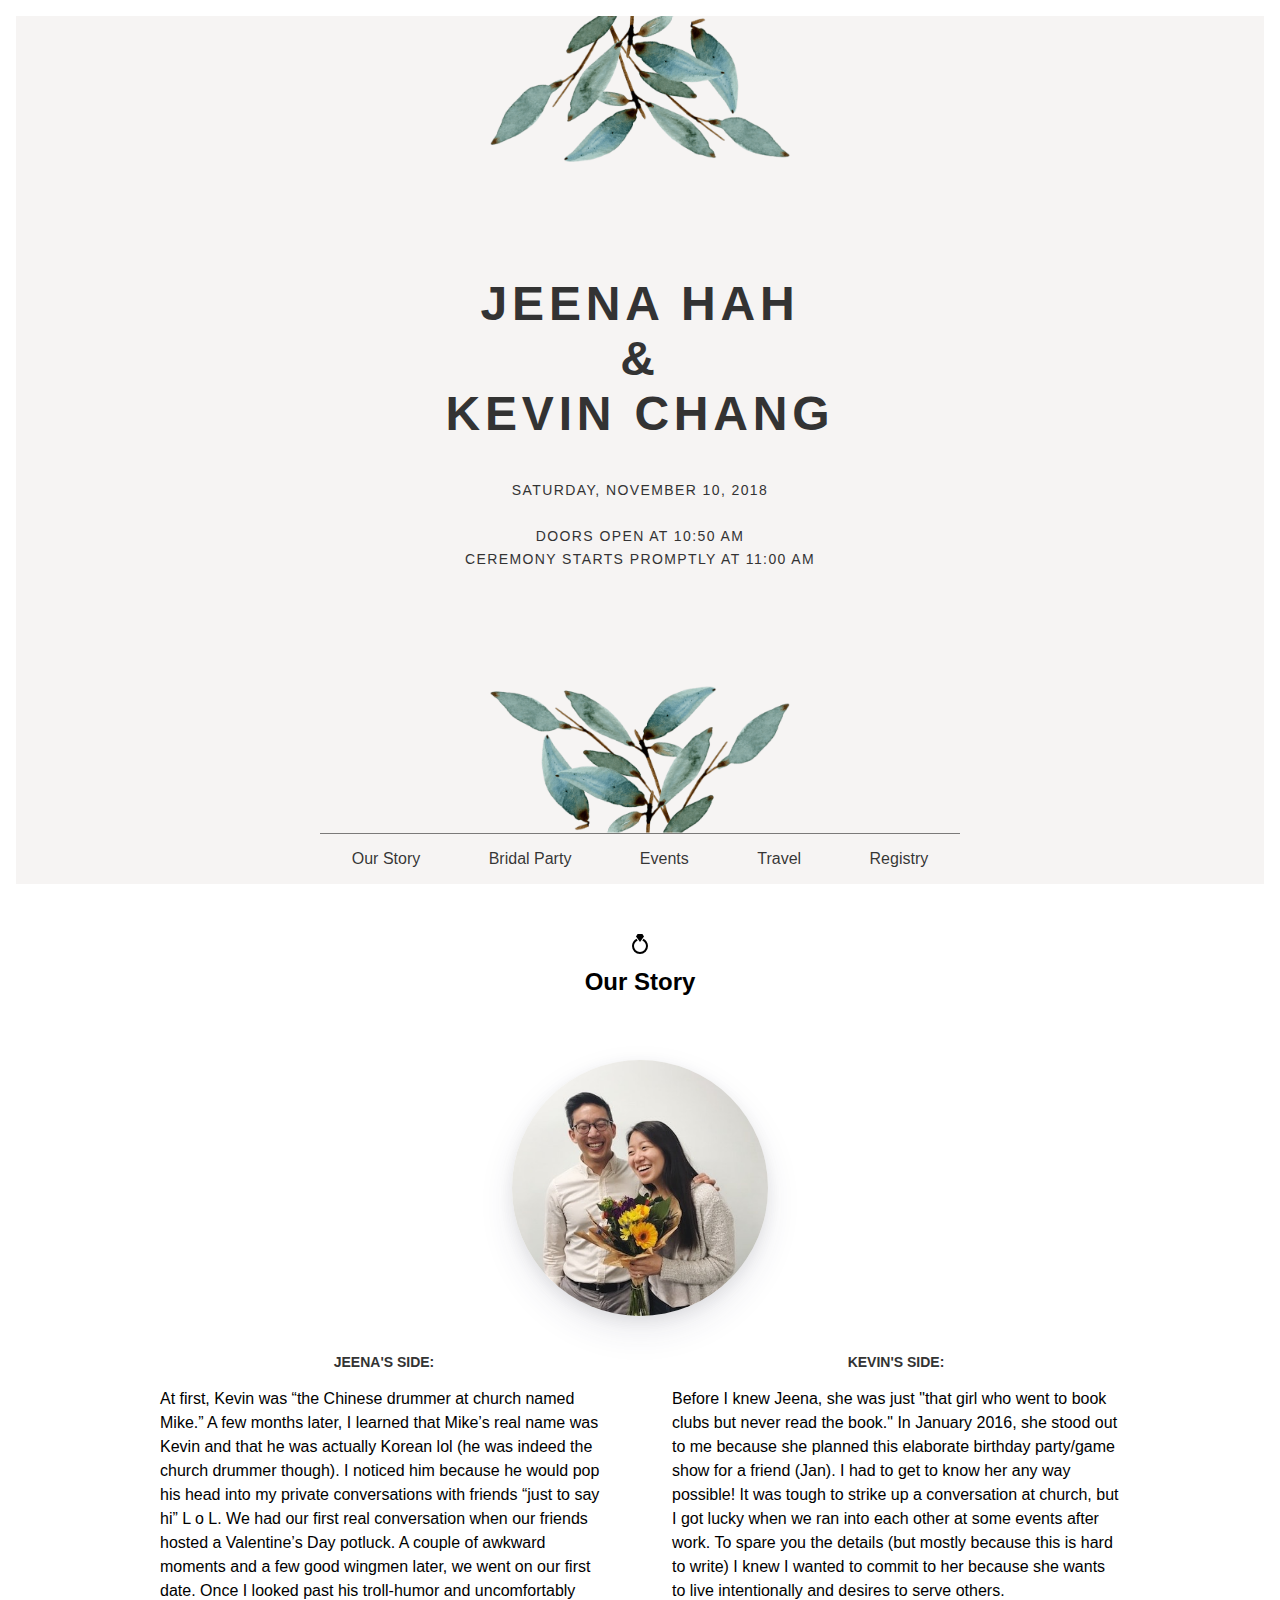
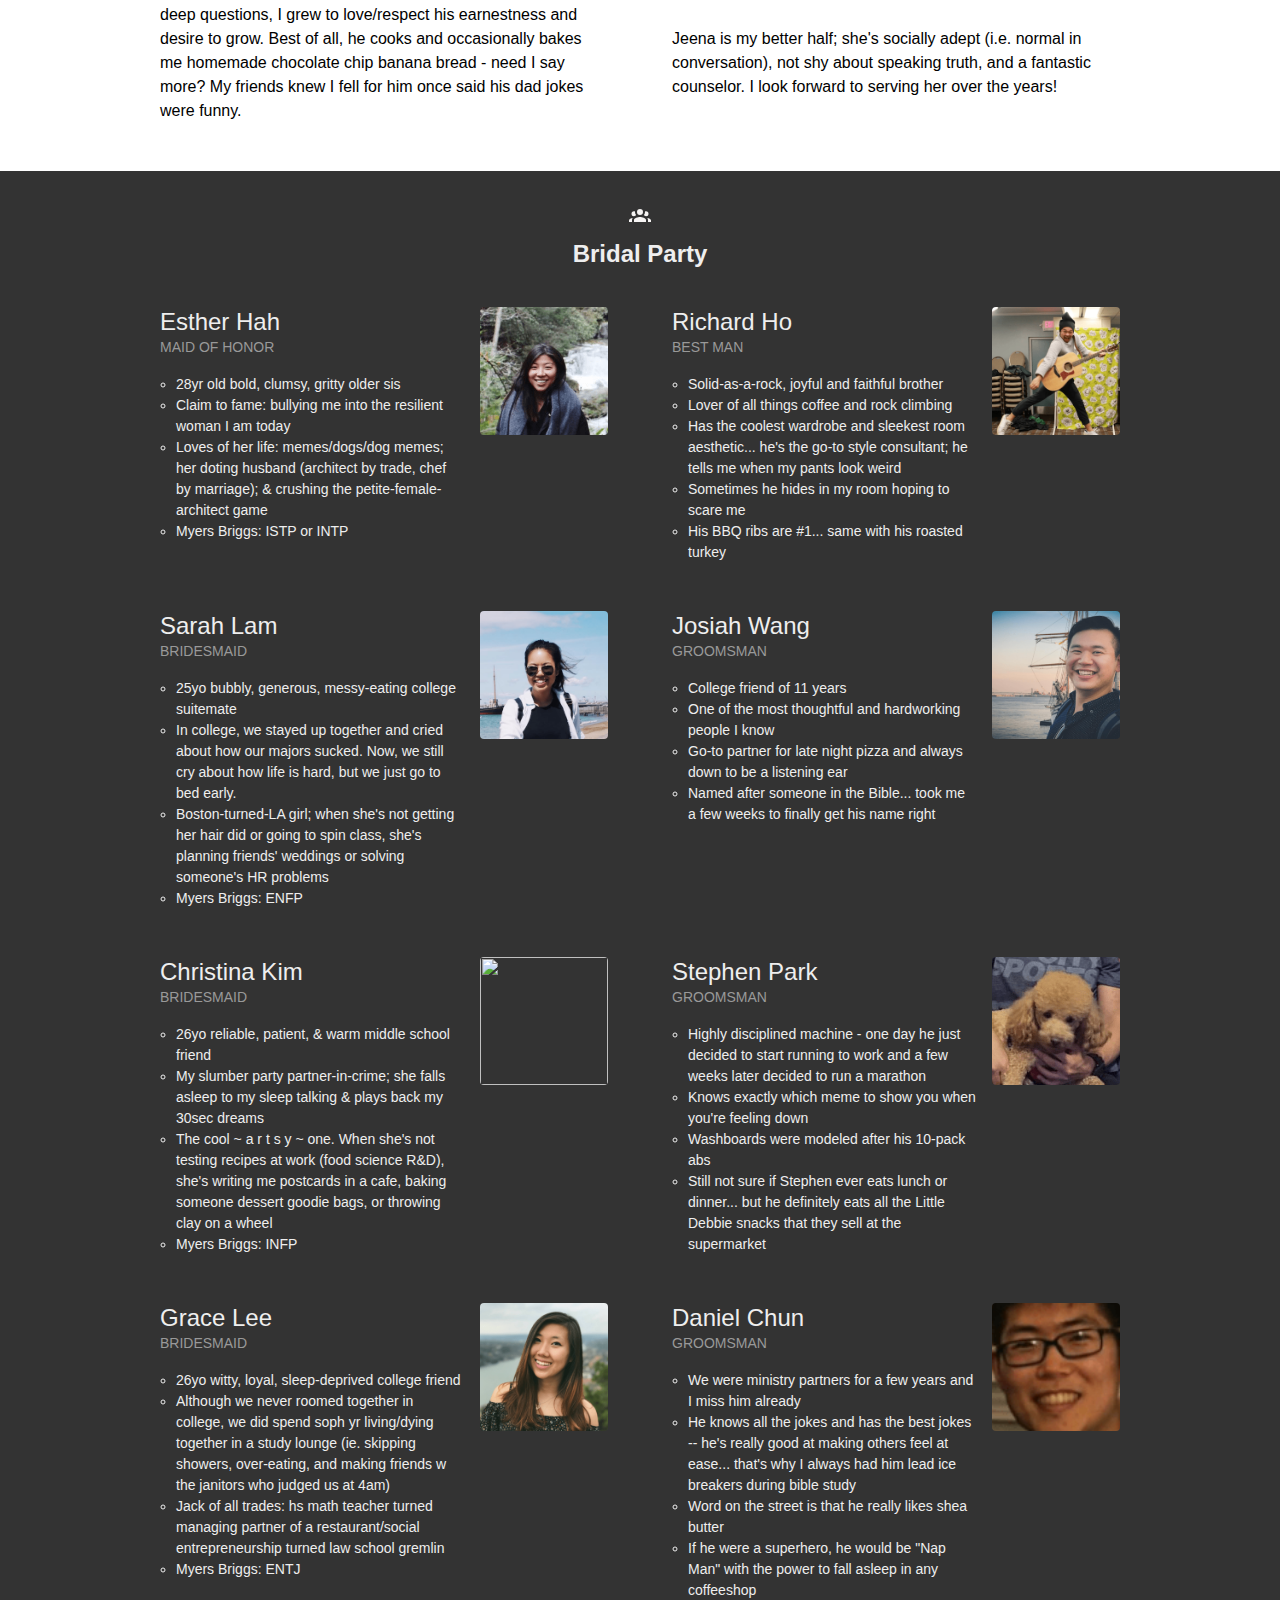
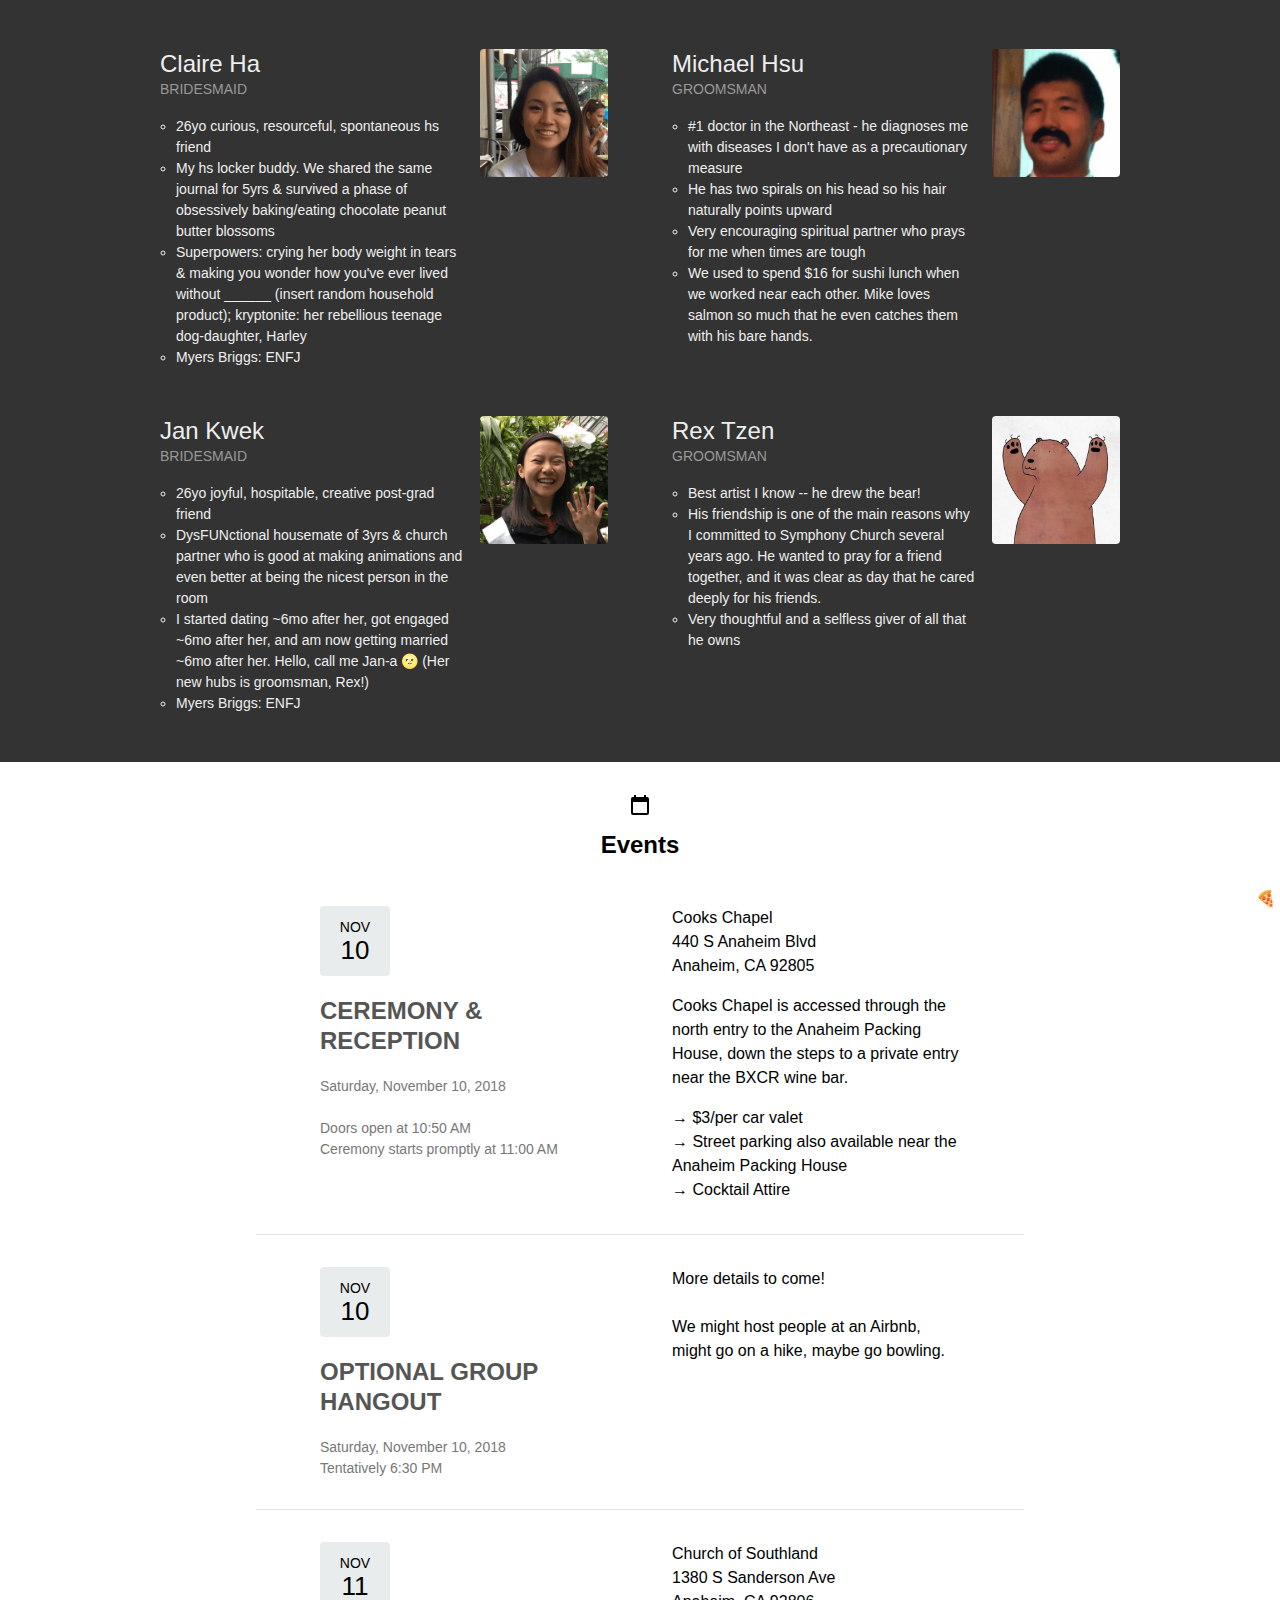
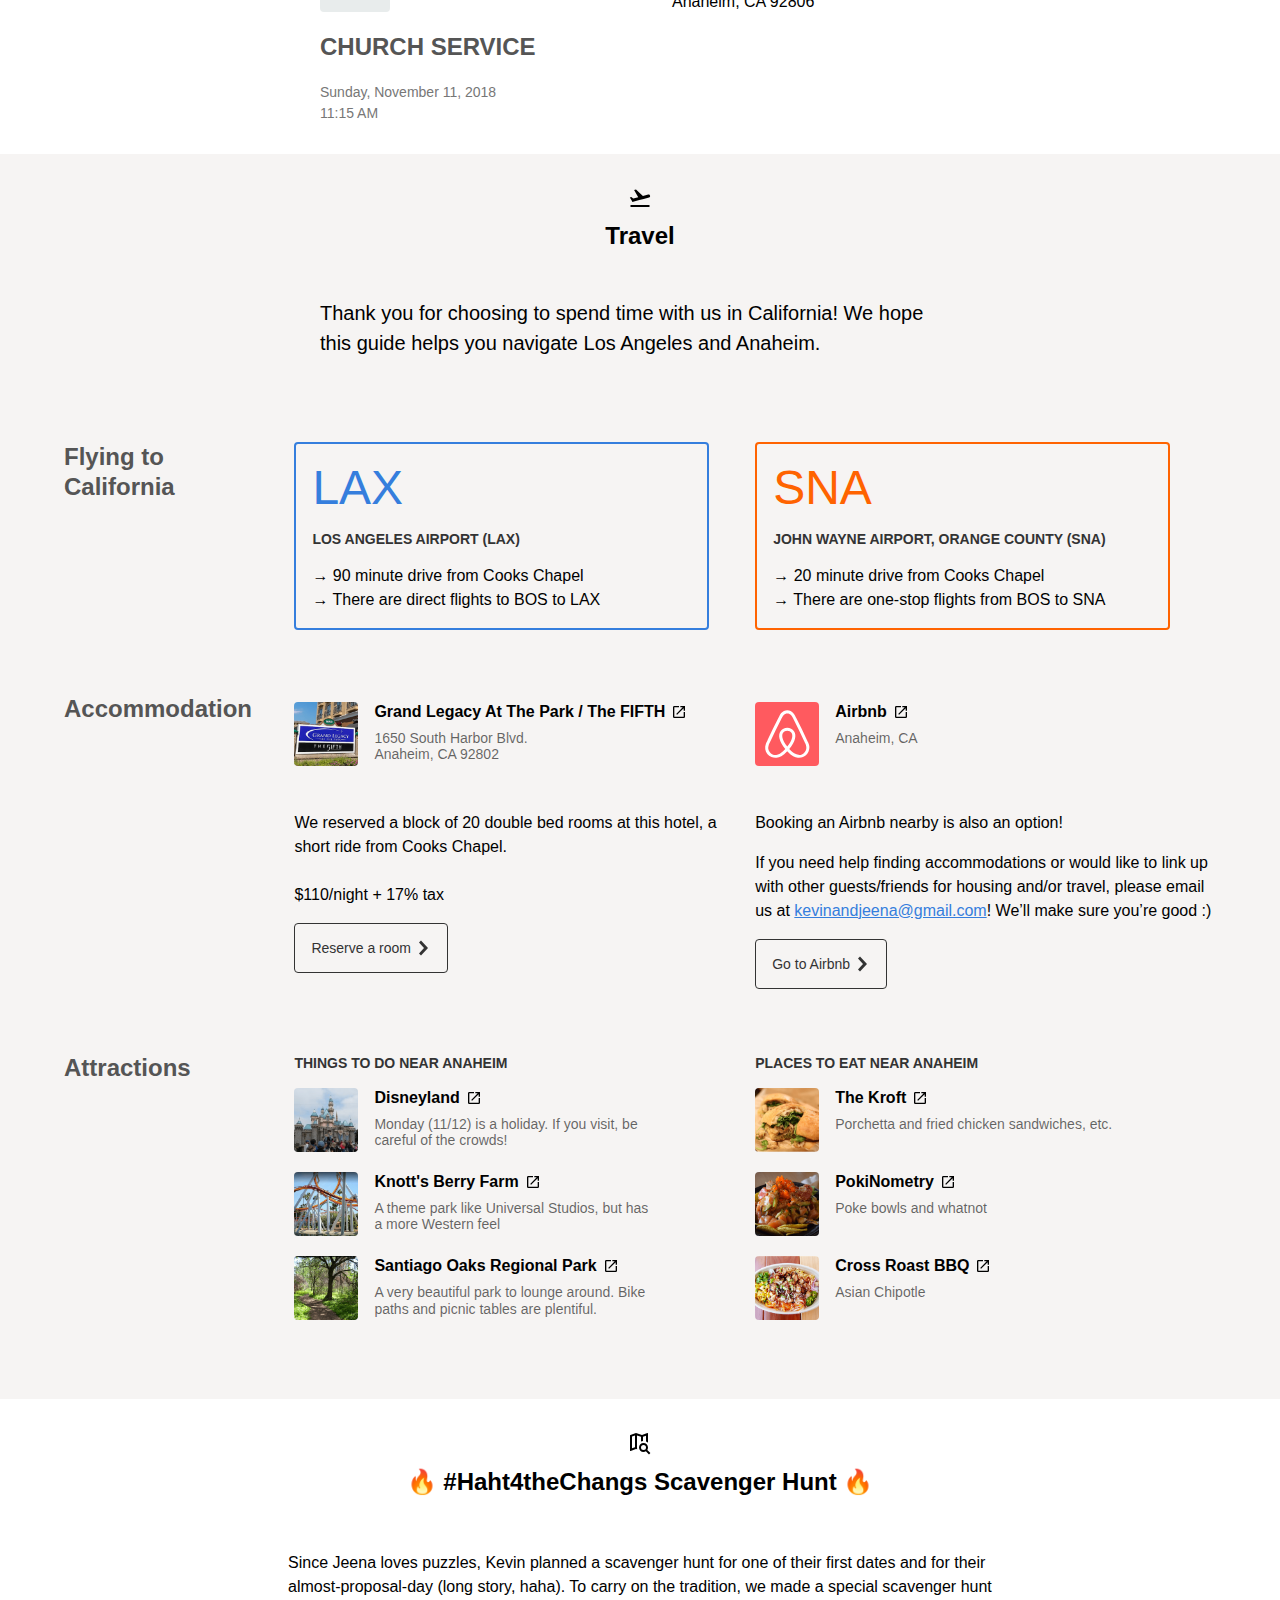
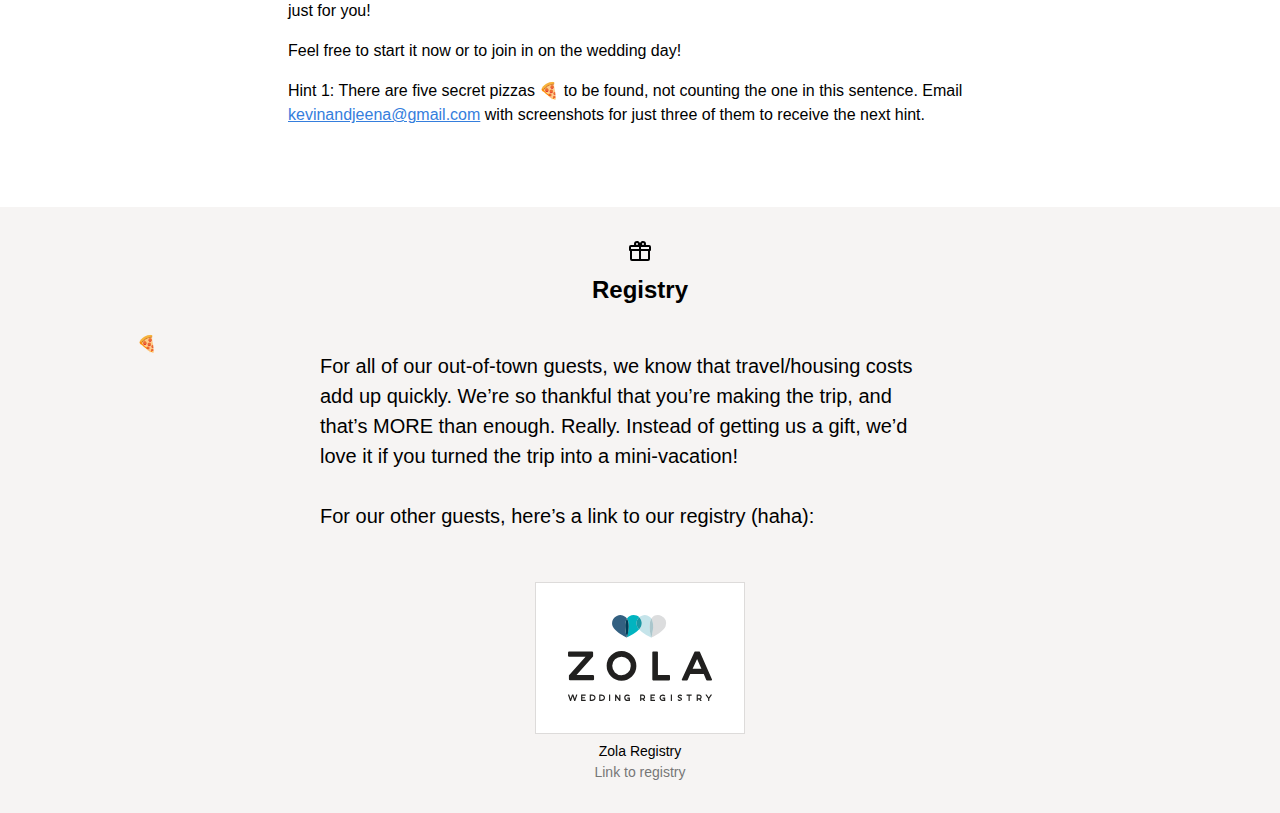
==== commit 038d3236: "Compressed images and made changes" ====
--- a/index.html
+++ b/index.html
@@ -24,7 +24,11 @@
       <h1 class="ttu f3 f1-ns tracked fw7 dark-gray mb3 mt3">Jeena Hah<br/>&amp;<br/>Kevin Chang</h1>
 
       <blockquote class="ph0 mh0 measure f4 center">
-        <cite class="f6 ttu tracked fs-normal dark-gray">Saturday, November 10, 2018<br />11 AM - 4 PM</cite>
+        <cite class="f6 ttu tracked fs-normal dark-gray">
+          Saturday, November 10, 2018<br /><br />
+          Doors open at 10:50 AM<br />
+          Ceremony starts promptly at 11:00 AM
+        </cite>
       </blockquote>
     </div>
 
@@ -64,15 +68,14 @@
     <div class="fn fl-ns w-50-ns pr4-ns">
       <p class="f6 mt0-ns lh-copy dark-gray fw7 ttu tc">Jeena's side:</p>
       <p class="f5 lh-copy mt0-ns">
-        
+        At first, Kevin was “the Chinese drummer at church named Mike.” A few months later, I learned that Mike’s real name was Kevin and that he was actually Korean lol (he was indeed the church drummer though). I noticed him because he would pop his head into my private conversations with friends “just to say hi” L o L. We had our first real conversation when our friends hosted a Valentine’s Day potluck. A couple of awkward moments and a few good wingmen later, we went on our first date. Once I looked past his troll-humor and uncomfortably deep questions, I grew to love/respect his earnestness and desire to grow. Best of all, he cooks and occasionally bakes me homemade chocolate chip banana bread - need I say more? My friends knew I fell for him once said his dad jokes were funny.
       </p>
     </div>
     <div class="fn fl-ns w-50-ns pl4-ns">
       <p class="f6 mt0-ns lh-copy dark-gray fw7 ttu tc">Kevin's side:</p>
       <p class="f5 lh-copy mt0-ns">
-        I became interested in Jeena because of her thoughtfulness. When I was thinking about asking Jeena out, I felt like God was telling me to wait. One day I got fed up with waiting and drafted up an email asking her to grab coffee (pro tip: never do that). Literally as I was about to hit "Send," someone Gchatted me asking me, "WHAT ARE YOU DOING RIGHT NOW?" I took that as a sign that I was being impatient so I discarded the email (Jeena said she would've turned me down if I sent the email). A few weeks later, on Good Friday, the timing felt right so I asked her to coffee. I can't remember the details, but I think we waited a month. Or did we grab coffee at Whole Foods?
-
-        <br /><br />Anyways! Jeena is my better half; she's socially adept (i.e. normal in conversation), not shy about speaking truth, and a fantastic counselor. I look forward to growing with her over the years!
+        Before I knew Jeena, she was just "that girl who went to book clubs but never read the book." In January 2016, she stood out to me because she planned this elaborate birthday party/game show for a friend (Jan). I had to get to know her any way possible! It was tough to strike up a conversation at church, but I got lucky when we ran into each other at some events after work. To spare you the details (but mostly because this is hard to write) I knew I wanted to commit to her because she wants to live intentionally and desires to serve others.
+        <br /><br />Jeena is my better half; she's socially adept (i.e. normal in conversation), not shy about speaking truth, and a fantastic counselor. I look forward to serving her over the years!
       </p>
     </div>
   </article>
@@ -104,15 +107,15 @@
               <p class="f6 lh-copy silver mv0 ttu">Maid of Honor</p>
               <p class="measure light-gray">
                 <ul class="pl3 light-gray">
-                  <li class="f6 lh-copy">28yr old sassy, clumsy, gritty older sis</li>
-                  <li class="f6 lh-copy">Claim to fame: verbally/physically bullying me into the resilient woman I am today then becoming rlly nice and wholesome post-marriage</li>
+                  <li class="f6 lh-copy">28yr old bold, clumsy, gritty older sis</li>
+                  <li class="f6 lh-copy">Claim to fame: bullying me into the resilient woman I am today</li>
                   <li class="f6 lh-copy">Loves of her life: memes/dogs/dog memes; her doting husband (architect by trade, chef by marriage); & crushing the petite-female-architect game</li>
-                  <li class="f6 lh-copy">Myers Briggs: ISTP (cat) or INTP (owl)</li>
-                </ul>
-              </p>
-            </div>
-            <div class="dtc w4-ns w3">
-              <img src="http://tachyons.io/img/logo.jpg"class="br2 h4-ns w4-ns h3 w3 dib">
+                  <li class="f6 lh-copy">Myers Briggs: ISTP or INTP</li>
+                </ul>
+              </p>
+            </div>
+            <div class="dtc w4-ns w3">
+              <img src="images/people_esther.png"class="br2 h4-ns w4-ns h3 w3 dib">
             </div>
           </div>
         </div>
@@ -129,7 +132,7 @@
                   <li class="f6 lh-copy">Lover of all things coffee and rock climbing</li>
                   <li class="f6 lh-copy">Has the coolest wardrobe and sleekest room aesthetic... he's the go-to style consultant; he tells me when my pants look weird</li>
                   <li class="f6 lh-copy">Sometimes he hides in my room hoping to scare me</li>
-                  <li class="f6 lh-copy">His BBQ ribs are #1</li>
+                  <li class="f6 lh-copy">His BBQ ribs are #1... same with his roasted turkey</li>
                 </ul>
               </p>
             </div>
@@ -149,15 +152,15 @@
               <p class="f6 lh-copy silver mv0 ttu">Bridesmaid</p>
               <p class="measure light-gray">
                 <ul class="pl3 light-gray">
-                  <li class="f6 lh-copy">25yo messy eater, bubbly, generous college friend (my words, not hers)</li>
-                  <li class="f6 lh-copy">Suitemates aka we stayed up and cried about how our majors suck; post-grad: somehow convinced her parents to basically adopt me</li>
-                  <li class="f6 lh-copy">Boston-turned-LA girl; when she's not getting her hair did or going to spin class, she's planning family vacays/friends' weddings or solving someone's HR problems</li>
-                  <li class="f6 lh-copy">Myers Briggs: ENFP (dolphin)</li>
-                </ul>
-              </p>
-            </div>
-            <div class="dtc w4-ns w3">
-              <img src="http://tachyons.io/img/logo.jpg" class="br2 h4-ns w4-ns h3 w3 dib">
+                  <li class="f6 lh-copy">25yo bubbly, generous, messy-eating college suitemate</li>
+                  <li class="f6 lh-copy">In college, we stayed up together and cried about how our majors sucked. Now, we still cry about how life is hard, but we just go to bed early.</li>
+                  <li class="f6 lh-copy">Boston-turned-LA girl; when she's not getting her hair did or going to spin class, she's planning friends' weddings or solving someone's HR problems</li>
+                  <li class="f6 lh-copy">Myers Briggs: ENFP</li>
+                </ul>
+              </p>
+            </div>
+            <div class="dtc w4-ns w3">
+              <img src="images/people_slam.png" class="br2 h4-ns w4-ns h3 w3 dib">
             </div>
           </div>
         </div>
@@ -193,15 +196,15 @@
               <p class="f6 lh-copy silver mv0 ttu">Bridesmaid</p>
               <p class="measure light-gray">
                 <ul class="pl3 light-gray">
-                  <li class="f6 lh-copy">26yo reliable, stubborn, patient, & warm middle school friend</li>
-                  <li class="f6 lh-copy">My slumber party partner-in-crime: she would fall asleep to my sleep talking (still does) & play back my 30sec dreams</li>
-                  <li class="f6 lh-copy">When she's not testing recipes at work (food science), she's perfecting the art of instagram angles or throwing clay on a wheel...c00l ~ a r t s y ~ friend</li>
-                  <li class="f6 lh-copy">Myers Briggs: INFP (meerkat)</li>
-                </ul>
-              </p>
-            </div>
-            <div class="dtc w4-ns w3">
-              <img src="http://tachyons.io/img/logo.jpg" class="br2 h4-ns w4-ns h3 w3 dib">
+                  <li class="f6 lh-copy">26yo reliable, patient, & warm middle school friend</li>
+                  <li class="f6 lh-copy">My slumber party partner-in-crime; she falls asleep to my sleep talking & plays back my 30sec dreams</li>
+                  <li class="f6 lh-copy">The cool ~ a r t s y ~ one. When she's not testing recipes at work (food science R&D), she's writing me postcards in a cafe, baking someone dessert goodie bags, or throwing clay on a wheel</li>
+                  <li class="f6 lh-copy">Myers Briggs: INFP</li>
+                </ul>
+              </p>
+            </div>
+            <div class="dtc w4-ns w3 br2 h3">
+              <img src="#" class="br2 h4-ns w4-ns h3 w3 dib">
             </div>
           </div>
         </div>
@@ -217,7 +220,7 @@
                   <li class="f6 lh-copy">Highly disciplined machine - one day he just decided to start running to work and a few weeks later decided to run a marathon</li>
                   <li class="f6 lh-copy">Knows exactly which meme to show you when you're feeling down</li>
                   <li class="f6 lh-copy">Washboards were modeled after his 10-pack abs</li>
-                  <li class="f6 lh-copy">Still not sure if Stephen eats lunch or dinner... but he definitely eats all the Little Debbie snacks that they sell at the supermarket</li>
+                  <li class="f6 lh-copy">Still not sure if Stephen ever eats lunch or dinner... but he definitely eats all the Little Debbie snacks that they sell at the supermarket</li>
                 </ul>
               </p>
             </div>
@@ -237,15 +240,15 @@
               <p class="f6 lh-copy silver mv0 ttu">Bridesmaid</p>
               <p class="measure light-gray">
                 <ul class="pl3 light-gray">
-                  <li class="f6 lh-copy">26yo wise, beautiful, hilarious college friend (her words, not mine)</li>
-                  <li class="f6 lh-copy">Never roomed w her, although we did spend soph yr living, aka dying, together in a study lounge - eating, skipping showers, & making friends w the janitors who judged us at 4am</li>
-                  <li class="f6 lh-copy">Jack of all trades: former ATL hs teacher & managing partner of a NY social entrepreneurship (korean restaurant for refugee resettlement), soon-to-be DC law school slave</li>
-                  <li class="f6 lh-copy">Myers Briggs: ENTJ (lion)</li>
-                </ul>
-              </p>
-            </div>
-            <div class="dtc w4-ns w3">
-              <img src="http://tachyons.io/img/logo.jpg" class="br2 h4-ns w4-ns h3 w3 dib">
+                  <li class="f6 lh-copy">26yo witty, loyal, sleep-deprived college friend</li>
+                  <li class="f6 lh-copy">Although we never roomed together in college, we did spend soph yr living/dying together in a study lounge (ie. skipping showers, over-eating, and making friends w the janitors who judged us at 4am)</li>
+                  <li class="f6 lh-copy">Jack of all trades: hs math teacher turned managing partner of a restaurant/social entrepreneurship turned law school gremlin</li>
+                  <li class="f6 lh-copy">Myers Briggs: ENTJ</li>
+                </ul>
+              </p>
+            </div>
+            <div class="dtc w4-ns w3">
+              <img src="images/people_grace.png" class="br2 h4-ns w4-ns h3 w3 dib">
             </div>
           </div>
         </div>
@@ -281,15 +284,15 @@
               <p class="f6 lh-copy silver mv0 ttu">Bridesmaid</p>
               <p class="measure light-gray">
                 <ul class="pl3 light-gray">
-                  <li class="f6 lh-copy">26yo curious, considerate, resourceful, spontaneous hs friend</li>
-                  <li class="f6 lh-copy">Locker buddy who helped me become a mediocre lacrosse player; shared a journal all throughout high school & obsessively baked/ate chocolate peanut butter blossoms</li>
-                  <li class="f6 lh-copy">Superpowers: crying her body weight in tears & making you wonder how you've ever lived without ____ (insert random kitchen tool); kryptonite: her rebellious teenage dog-daughter, harley (pitbull-bulldog)</li>
-                  <li class="f6 lh-copy">Myers Briggs: ENFJ (dog)</li>
-                </ul>
-              </p>
-            </div>
-            <div class="dtc w4-ns w3">
-              <img src="http://tachyons.io/img/logo.jpg" class="br2 h4-ns w4-ns h3 w3 dib">
+                  <li class="f6 lh-copy">26yo curious, resourceful, spontaneous hs friend</li>
+                  <li class="f6 lh-copy">My hs locker buddy. We shared the same journal for 5yrs & survived a phase of obsessively baking/eating chocolate peanut butter blossoms</li>
+                  <li class="f6 lh-copy">Superpowers: crying her body weight in tears & making you wonder how you've ever lived without ______ (insert random household product); kryptonite: her rebellious teenage dog-daughter, Harley</li>
+                  <li class="f6 lh-copy">Myers Briggs: ENFJ</li>
+                </ul>
+              </p>
+            </div>
+            <div class="dtc w4-ns w3">
+              <img src="images/people_claire.png" class="br2 h4-ns w4-ns h3 w3 dib">
             </div>
           </div>
         </div>
@@ -325,15 +328,15 @@
               <p class="f6 lh-copy silver mv0 ttu">Bridesmaid</p>
               <p class="measure light-gray">
                 <ul class="pl3 light-gray">
-                  <li class="f6 lh-copy">26yo fully "on" or fully "off"; slightly awk but well-intentioned post-grad friend</li>
-                  <li class="f6 lh-copy">I started dating ~6mo after her, got engaged ~6mo after her, getting married ~6mo after her. Call me Jana 🌝</li>
-                  <li class="f6 lh-copy">Singaporean (aka v efficient, clean, considerate, well-rounded), studying ~ animation ~ ... to spare you all the trouble: yes, she really is THAT nice / not faking it.</li>
-                  <li class="f6 lh-copy">Myers Briggs: ENFJ (dog)</li>
-                </ul>
-              </p>
-            </div>
-            <div class="dtc w4-ns w3">
-              <img src="http://tachyons.io/img/logo.jpg" class="br2 h4-ns w4-ns h3 w3 dib">
+                  <li class="f6 lh-copy">26yo joyful, hospitable, creative post-grad friend</li>
+                  <li class="f6 lh-copy">DysFUNctional housemate of 3yrs & church partner who is good at making animations and even better at being the nicest person in the room</li>
+                  <li class="f6 lh-copy">I started dating ~6mo after her, got engaged ~6mo after her, and am now getting married ~6mo after her. Hello, call me Jan-a 🌝 (Her new hubs is groomsman, Rex!)</li>
+                  <li class="f6 lh-copy">Myers Briggs: ENFJ</li>
+                </ul>
+              </p>
+            </div>
+            <div class="dtc w4-ns w3">
+              <img src="images/people_jan.png" class="br2 h4-ns w4-ns h3 w3 dib">
             </div>
           </div>
         </div>
@@ -389,7 +392,11 @@
       <h2 class="f3 ttu mid-gray lh-title">
         CEREMONY &amp; RECEPTION
       </h2>
-      <p class="f6 gray lh-copy">Saturday, November 10, 2018<br />11 AM - 4 PM</p>
+      <p class="f6 gray lh-copy">
+        Saturday, November 10, 2018<br /><br />
+        Doors open at 10:50 AM<br />
+        Ceremony starts promptly at 11:00 AM
+      </p>
     </header>
     <div class="fn fl-ns w-50-ns pl4-ns">
       <p class="f5 lh-copy mt0-ns">
@@ -400,17 +407,11 @@
       <p class="f5 mt0 lh-copy"> 
         Cooks Chapel is accessed through the north entry to the Anaheim Packing House, down the steps to a private entry near the BXCR wine bar.
       </p>
-      <p class="f5 mt0 lh-copy"> 
-        Attire: Cocktail Attire
-      </p>
       <p class="f5 mt0 lh-copy">
         &rarr; $3/per car valet<br />
-        &rarr; Street parking also available near the Anaheim Packing House
+        &rarr; Street parking also available near the Anaheim Packing House<br />
+        &rarr; Cocktail Attire
       </p>
-
-       <p class="f5 mt0 lh-copy">
-        &rarr; Please let us know if you or someone in your household has any dietary allergies or restrictions.
-       </p>
     </div>
   </article>
 
@@ -427,7 +428,7 @@
     </header>
     <div class="fn fl-ns w-50-ns pl4-ns">
       <p class="f5 lh-copy mt0-ns">
-        More details to come!
+        More details to come!<br /><br />We might host people at an Airbnb, might go on a hike, maybe go bowling.
       </p>
     </div>
   </article>
@@ -476,12 +477,13 @@
   </section>
 
   <section class="mw9 center">
-    <article class="cf ph3 ph5-ns pv3 mt2 mb4">
+    <article class="cf ph3 ph5-ns pv3 mt4 mb4">
       <header class="fn fl-ns w-20-ns pr4-ns w-100-m">
         <h2 class="f3 mid-gray lh-title mt0">
           Flying to California
         </h2>
       </header>
+
       <div class="fn fl-ns w-40-ns w-100-m pb3-m">
         <div class="mb4 mb0-ns w-100 w-90-ns ba bw1 b--blue pa3 mr3 br2">
           <p class="fw2 f1 ma0 pa0 blue">LAX</p>
@@ -495,7 +497,7 @@
       <div class="fn fl-ns w-40-ns w-100-m">
         <div class="mb4 mb0-ns w-100 w-90-ns ba bw1 b--orange pa3 mr3 br2">
           <p class="fw2 f1 ma0 pa0 orange">SNA</p>
-          <p class="f6 lh-copy dark-gray fw7 ttu">Orange County Airport (SNA)</p>
+          <p class="f6 lh-copy dark-gray fw7 ttu">John Wayne Airport, Orange County (SNA)</p>
           <p class="f5 lh-copy mt0-ns mb0">
             &rarr; 20 minute drive from Cooks Chapel<br />
             &rarr; There are one-stop flights from BOS to SNA
@@ -506,82 +508,75 @@
   </section>
   
   <section class="mw9 center">
-    <article class="cf ph3 ph5-ns pv3 mt4 mb4">
+    <article class="cf ph3 ph5-ns pv3 mv4">
       <header class="fn fl-ns w-20-ns pr4-ns w-100-m">
         <h2 class="f3 mid-gray lh-title mt0">
           Accommodation
         </h2>
       </header>
-      <div class="fn fl-ns w-40-ns w-100-m pb3-m">
-        <div class="mb4 mb0-ns w-100 w-90-ns">
-          <article>
-            <a class="link dt w-100 pb2 mt2 dim" href="https://www.google.com/maps?q=grand+legacy+at+the+park&um=1&ie=UTF-8&sa=X&ved=2ahUKEwjMwKWC9tvbAhUKnFkKHT3bCYsQ_AUoAXoECAEQAw" target="_blank">
-              <div class="dtc w3">
-                <img src="images/img_hotel.png"class="br2 h3 w3 dib">
-              </div>
-              <div class="dtc v-top pl3">
-                <h1 class="f6 f5-ns fw6 lh-title black mv0 relative">
-                  Grand Legacy At The Park / The FIFTH
-                  <span style="position: absolute; top: 2px; padding-left: 6px;"><?xml version="1.0" encoding="UTF-8"?><!DOCTYPE svg PUBLIC "-//W3C//DTD SVG 1.1//EN" "http://www.w3.org/Graphics/SVG/1.1/DTD/svg11.dtd"><svg xmlns="http://www.w3.org/2000/svg" xmlns:xlink="http://www.w3.org/1999/xlink" version="1.1" width="16" height="16" viewBox="0 0 24 24"><path d="M14,3V5H17.59L7.76,14.83L9.17,16.24L19,6.41V10H21V3M19,19H5V5H12V3H5C3.89,3 3,3.9 3,5V19A2,2 0 0,0 5,21H19A2,2 0 0,0 21,19V12H19V19Z" /></svg></span>
-                </h1>
-                <h2 class="f6 fw4 mt2 mb0 black-60 measure-narrow">1650 South Harbor Blvd.<br />Anaheim, CA 92802</h2>
-              </div>
-            </a>
-            <p class="f5 lh-copy mt0-ns">
-              <br />
-              &rarr; We reserved a block of 20 double bed rooms at this hotel, a short ride from Cooks Chapel.<br />
-              &rarr; $110/night + 17% tax
-            </p>
-            <a href="https://reservations.travelclick.com/97076?groupID=2276937" class="f6 no-underline dim dark-gray bg-animate hover-black inline-flex items-center pa3 mt0 ba br2 border-box" target="_blank">
-              <span class="pr1">Reserve a room</span>
-              <svg class="w1" data-icon="chevronRight" viewBox="0 0 32 32" style="fill:currentcolor">
-                <title>chevronRight icon</title>
-                <path d="M12 1 L26 16 L12 31 L8 27 L18 16 L8 5 z"></path>
-              </svg>
-            </a>
-          </article>
-        </div>
-      </div>
       <div class="fn fl-ns w-40-ns w-100-m">
-        <div class="mb4 mb0-ns w-100 w-90-ns">
-          <article>
-            <a class="link dt w-100 pb2 mt2 dim" href="https://www.airbnb.com/s/Anaheim--CA--United-States/all?refinement_paths%5B%5D=%2Ffor_you&place_id=ChIJZ-hVgPnW3IARYLErmquJqwE&query=Anaheim%2C%20CA%2C%20United%20States&checkin=2018-11-09&checkout=2018-11-11&adults=2" target="_blank">
-              <div class="dtc w3">
-                <img src="images/img_airbnb.svg" class="br2 h3 w3 dib" style="background-color:#FF5A5F">
-              </div>
-              <div class="dtc v-top pl3">
-                <h1 class="f6 f5-ns fw6 lh-title black mv0 relative">
-                  Airbnb
-                  <span style="position: absolute; top: 2px; padding-left: 6px;"><?xml version="1.0" encoding="UTF-8"?><!DOCTYPE svg PUBLIC "-//W3C//DTD SVG 1.1//EN" "http://www.w3.org/Graphics/SVG/1.1/DTD/svg11.dtd"><svg xmlns="http://www.w3.org/2000/svg" xmlns:xlink="http://www.w3.org/1999/xlink" version="1.1" width="16" height="16" viewBox="0 0 24 24"><path d="M14,3V5H17.59L7.76,14.83L9.17,16.24L19,6.41V10H21V3M19,19H5V5H12V3H5C3.89,3 3,3.9 3,5V19A2,2 0 0,0 5,21H19A2,2 0 0,0 21,19V12H19V19Z" /></svg></span>
-                </h1>
-                <h2 class="f6 fw4 mt2 mb0 black-60 measure-narrow">Anaheim, CA</h2>
-              </div>
-            </a>
-            <p class="f5 lh-copy mt0-ns">
-              <br />
-              &rarr; Booking an Airbnb nearby is also an option!
-            </p>
-            <a href="https://www.airbnb.com/s/Anaheim--CA--United-States/all?refinement_paths%5B%5D=%2Ffor_you&place_id=ChIJZ-hVgPnW3IARYLErmquJqwE&query=Anaheim%2C%20CA%2C%20United%20States&checkin=2018-11-09&checkout=2018-11-11&adults=2" class="f6 no-underline dim dark-gray bg-animate hover-black inline-flex items-center pa3 mt0 ba br2 border-box" target="_blank">
-              <span class="pr1">Go to Airbnb</span>
-              <svg class="w1" data-icon="chevronRight" viewBox="0 0 32 32" style="fill:currentcolor">
-                <title>chevronRight icon</title>
-                <path d="M12 1 L26 16 L12 31 L8 27 L18 16 L8 5 z"></path>
-              </svg>
-            </a>
-          </article>
-        </div>
+        <a class="link dt w-100 pb2 mt2 dim" href="https://www.google.com/maps?q=grand+legacy+at+the+park&um=1&ie=UTF-8&sa=X&ved=2ahUKEwjMwKWC9tvbAhUKnFkKHT3bCYsQ_AUoAXoECAEQAw" target="_blank">
+          <div class="dtc w3">
+            <img src="images/img_hotel.png"class="br2 h3 w3 dib">
+          </div>
+          <div class="dtc v-top pl3">
+            <h1 class="f6 f5-ns fw6 lh-title black mv0 relative">
+              Grand Legacy At The Park / The FIFTH
+              <span style="position: absolute; top: 2px; padding-left: 6px;"><?xml version="1.0" encoding="UTF-8"?><!DOCTYPE svg PUBLIC "-//W3C//DTD SVG 1.1//EN" "http://www.w3.org/Graphics/SVG/1.1/DTD/svg11.dtd"><svg xmlns="http://www.w3.org/2000/svg" xmlns:xlink="http://www.w3.org/1999/xlink" version="1.1" width="16" height="16" viewBox="0 0 24 24"><path d="M14,3V5H17.59L7.76,14.83L9.17,16.24L19,6.41V10H21V3M19,19H5V5H12V3H5C3.89,3 3,3.9 3,5V19A2,2 0 0,0 5,21H19A2,2 0 0,0 21,19V12H19V19Z" /></svg></span>
+            </h1>
+            <h2 class="f6 fw4 mt2 mb0 black-60 measure-narrow">1650 South Harbor Blvd.<br />Anaheim, CA 92802</h2>
+          </div>
+        </a>
+        <p class="f5 lh-copy mt0-ns measure pt4-ns">
+          We reserved a block of 20 double bed rooms at this hotel, a short ride from Cooks Chapel.<br /><br />
+          $110/night + 17% tax
+        </p>
+        <a href="https://reservations.travelclick.com/97076?groupID=2276937" class="f6 no-underline dim dark-gray bg-animate hover-black inline-flex items-center pa3 mt0 ba br2 border-box" target="_blank">
+          <span class="pr1">Reserve a room</span>
+          <svg class="w1" data-icon="chevronRight" viewBox="0 0 32 32" style="fill:currentcolor">
+            <title>chevronRight icon</title>
+            <path d="M12 1 L26 16 L12 31 L8 27 L18 16 L8 5 z"></path>
+          </svg>
+        </a>
+      </div>
+      <div class="fn fl-ns w-40-ns mt4 mt0-ns mt4-m w-100-m">
+        <a class="link dt w-100 pb2 mt2 dim" href="https://www.airbnb.com/s/Anaheim--CA--United-States/all?refinement_paths%5B%5D=%2Ffor_you&place_id=ChIJZ-hVgPnW3IARYLErmquJqwE&query=Anaheim%2C%20CA%2C%20United%20States&checkin=2018-11-09&checkout=2018-11-11&adults=2" target="_blank">
+          <div class="dtc w3">
+            <img src="images/img_airbnb.svg" class="br2 h3 w3 dib" style="background-color:#FF5A5F">
+          </div>
+          <div class="dtc v-top pl3">
+            <h1 class="f6 f5-ns fw6 lh-title black mv0 relative">
+              Airbnb
+              <span style="position: absolute; top: 2px; padding-left: 6px;"><?xml version="1.0" encoding="UTF-8"?><!DOCTYPE svg PUBLIC "-//W3C//DTD SVG 1.1//EN" "http://www.w3.org/Graphics/SVG/1.1/DTD/svg11.dtd"><svg xmlns="http://www.w3.org/2000/svg" xmlns:xlink="http://www.w3.org/1999/xlink" version="1.1" width="16" height="16" viewBox="0 0 24 24"><path d="M14,3V5H17.59L7.76,14.83L9.17,16.24L19,6.41V10H21V3M19,19H5V5H12V3H5C3.89,3 3,3.9 3,5V19A2,2 0 0,0 5,21H19A2,2 0 0,0 21,19V12H19V19Z" /></svg></span>
+            </h1>
+            <h2 class="f6 fw4 mt2 mb0 black-60 measure-narrow">Anaheim, CA</h2>
+          </div>
+        </a>
+        <p class="f5 lh-copy mt0-ns pt4-ns">
+          Booking an Airbnb nearby is also an option!
+        </p>
+        <p class="f5 lh-copy mt0-ns measure">
+          If you need help finding accommodations or would like to link up with other guests/friends for housing and/or travel, please email us at <a href="mailto:kevinandjeena@gmail.com" class="blue dim">kevinandjeena@gmail.com</a>! We’ll make sure you’re good :)
+        </p>
+        <a href="https://www.airbnb.com/s/Anaheim--CA--United-States/all?refinement_paths%5B%5D=%2Ffor_you&place_id=ChIJZ-hVgPnW3IARYLErmquJqwE&query=Anaheim%2C%20CA%2C%20United%20States&checkin=2018-11-09&checkout=2018-11-11&adults=2" class="f6 no-underline dim dark-gray bg-animate hover-black inline-flex items-center pa3 mt0 ba br2 border-box" target="_blank">
+          <span class="pr1">Go to Airbnb</span>
+          <svg class="w1" data-icon="chevronRight" viewBox="0 0 32 32" style="fill:currentcolor">
+            <title>chevronRight icon</title>
+            <path d="M12 1 L26 16 L12 31 L8 27 L18 16 L8 5 z"></path>
+          </svg>
+        </a>
       </div>
     </article>
   </section>
 
   <section class="mw9 center">
-    <article class="cf ph3 ph5-ns pv3 mt4 mb4">
+    <article class="cf ph3 ph5-ns pv3 mv4">
       <header class="fn fl-ns w-20-ns pr4-ns w-100-m">
         <h2 class="f3 mid-gray lh-title mt0">
           Attractions
         </h2>
       </header>
-      <div class="fn fl-ns w-40-ns">
+      <div class="fn fl-ns w-40-ns w-100-m">
         <p class="f6 mt0-ns lh-copy dark-gray fw7 ttu">Things to do near Anaheim</p>
         <article>
           <a class="link dt w-100 pb2 mt2 dim" href="https://www.google.com/maps/place/Disneyland+Park/@33.8120918,-117.9189742,15z/data=!4m2!3m1!1s0x0:0x2ef62f8418225cfa?sa=X&ved=2ahUKEwizjJuX89vbAhVKx1kKHXkeDOQQ_BIwDnoFCAEQsgE" target="_blank">
@@ -622,7 +617,7 @@
           </a>
         </article>
       </div>
-      <div class="fn fl-ns w-40-ns">
+      <div class="fn fl-ns w-40-ns w-100-m mt4-m">
         <p class="f6 mt0-ns lh-copy dark-gray fw7 ttu">Places to eat near Anaheim</p>
         <article>
           <a class="link dt w-100 pb2 mt2 dim" href="https://www.yelp.com/biz/the-kroft-anaheim?osq=must+eats" target="_blank">
@@ -665,56 +660,88 @@
       </div>
     </article>
   </section>
+  <br />
 </div>
 <!-- End Travel
   –––––––––––––––––––––––––––––––––––––––––––––––––– -->
 
-<!-- Registry
-  –––––––––––––––––––––––––––––––––––––––––––––––––– -->
+<!-- Bonus
+  –––––––––––––––––––––––––––––––––––––––––––––––––– -->
+
 <section id="registry" class="mw8 center">
-  <div class="pt4 tc">
-    <?xml version="1.0" encoding="UTF-8"?><!DOCTYPE svg PUBLIC "-//W3C//DTD SVG 1.1//EN" "http://www.w3.org/Graphics/SVG/1.1/DTD/svg11.dtd"><svg xmlns="http://www.w3.org/2000/svg" xmlns:xlink="http://www.w3.org/1999/xlink" version="1.1" width="24" height="24" viewBox="0 0 24 24"><path d="M22,12V20A2,2 0 0,1 20,22H4A2,2 0 0,1 2,20V12A1,1 0 0,1 1,11V8A2,2 0 0,1 3,6H6.17C6.06,5.69 6,5.35 6,5A3,3 0 0,1 9,2C10,2 10.88,2.5 11.43,3.24V3.23L12,4L12.57,3.23V3.24C13.12,2.5 14,2 15,2A3,3 0 0,1 18,5C18,5.35 17.94,5.69 17.83,6H21A2,2 0 0,1 23,8V11A1,1 0 0,1 22,12M4,20H11V12H4V20M20,20V12H13V20H20M9,4A1,1 0 0,0 8,5A1,1 0 0,0 9,6A1,1 0 0,0 10,5A1,1 0 0,0 9,4M15,4A1,1 0 0,0 14,5A1,1 0 0,0 15,6A1,1 0 0,0 16,5A1,1 0 0,0 15,4M3,8V10H11V8H3M13,8V10H21V8H13Z" /></svg>
-  </div>
-  <h1 class="f3 mt2 mb4 tc">Registry</h1>
-</section>
-<div class="relative">
-  <div class="absolute top-0 left-0 white">
-    You found a secret 🍕!
+    <div class="pt4 tc">
+      <?xml version="1.0" encoding="UTF-8"?>
+      <!DOCTYPE svg PUBLIC "-//W3C//DTD SVG 1.1//EN" "http://www.w3.org/Graphics/SVG/1.1/DTD/svg11.dtd">
+      <svg xmlns="http://www.w3.org/2000/svg" xmlns:xlink="http://www.w3.org/1999/xlink" version="1.1"  width="24" height="24" viewBox="0 0 24 24">
+         <path fill="#000000" d="M15.5,12C18,12 20,14 20,16.5C20,17.38 19.75,18.2 19.31,18.9L22.39,22L21,23.39L17.88,20.32C17.19,20.75 16.37,21 15.5,21C13,21 11,19 11,16.5C11,14 13,12 15.5,12M15.5,14A2.5,2.5 0 0,0 13,16.5A2.5,2.5 0 0,0 15.5,19A2.5,2.5 0 0,0 18,16.5A2.5,2.5 0 0,0 15.5,14M19.5,2A0.5,0.5 0 0,1 20,2.5V11.81C19.42,11.26 18.75,10.81 18,10.5V4.7L15,5.86V10C14.3,10.07 13.62,10.24 13,10.5V5.87L9,4.47V16.13H9V16.5C9,17.14 9.09,17.76 9.26,18.34L8,17.9L2.66,19.97L2.5,20A0.5,0.5 0 0,1 2,19.5V4.38C2,4.15 2.15,3.97 2.36,3.9L8,2L14,4.1L19.34,2.03L19.5,2M4,5.46V17.31L7,16.15V4.45L4,5.46Z" /></svg>
+    </div>
+    <h1 class="f3 mt2 mb2 tc">🔥 #Haht4theChangs Scavenger Hunt 🔥</h1>
+  </section>
+
+<div class="pb4">
+  <div class="w-60-ns w-100 center pa4">
+    <p class="f5 lh-copy">
+      Since Jeena loves puzzles, Kevin planned a scavenger hunt for one of their first dates and for their almost-proposal-day (long story, haha). To carry on the tradition, we made a special scavenger hunt just for you! 
+    </p>
+    <p class="f5 lh-copy">
+      Feel free to start it now or to join in on the wedding day!
+    </p>
+    <p class="f5 lh-copy">
+      Hint 1: There are five secret pizzas 🍕 to be found, not counting the one in this sentence. Email <a href="mailto:kevinandjeena@gmail.com" class='dim blue'>kevinandjeena@gmail.com</a> with screenshots for just three of them to receive the next hint.
+    </p>
   </div>
 </div>
-
-<article>
-  <div class="cf ph3 ph5-ns pv3">
-    <div class="w-50 w-50-m w-20-l center">
-      <a href="https://www.zola.com/registry/jeenaandkevin" class="db link dim tc" target="_blank">
-        <img src="images/img_zola.svg" class="w-100 pa4 db outline black-10" style="box-sizing: border-box;" />
-        <dl class="mt2 f6 lh-copy">
-          <dd class="ml0 black w-100">Zola Registry</dd>
-          <dd class="ml0 gray w-100">Link to registry</dd>
-        </dl>
-      </a>
+<!-- End Bonus
+  –––––––––––––––––––––––––––––––––––––––––––––––––– -->
+
+<!-- Registry
+  –––––––––––––––––––––––––––––––––––––––––––––––––– -->
+<div class="bg-beige">
+  <section id="registry" class="mw8 center">
+    <div class="pt4 tc">
+      <?xml version="1.0" encoding="UTF-8"?><!DOCTYPE svg PUBLIC "-//W3C//DTD SVG 1.1//EN" "http://www.w3.org/Graphics/SVG/1.1/DTD/svg11.dtd"><svg xmlns="http://www.w3.org/2000/svg" xmlns:xlink="http://www.w3.org/1999/xlink" version="1.1" width="24" height="24" viewBox="0 0 24 24"><path d="M22,12V20A2,2 0 0,1 20,22H4A2,2 0 0,1 2,20V12A1,1 0 0,1 1,11V8A2,2 0 0,1 3,6H6.17C6.06,5.69 6,5.35 6,5A3,3 0 0,1 9,2C10,2 10.88,2.5 11.43,3.24V3.23L12,4L12.57,3.23V3.24C13.12,2.5 14,2 15,2A3,3 0 0,1 18,5C18,5.35 17.94,5.69 17.83,6H21A2,2 0 0,1 23,8V11A1,1 0 0,1 22,12M4,20H11V12H4V20M20,20V12H13V20H20M9,4A1,1 0 0,0 8,5A1,1 0 0,0 9,6A1,1 0 0,0 10,5A1,1 0 0,0 9,4M15,4A1,1 0 0,0 14,5A1,1 0 0,0 15,6A1,1 0 0,0 16,5A1,1 0 0,0 15,4M3,8V10H11V8H3M13,8V10H21V8H13Z" /></svg>
+    </div>
+    <h1 class="f3 mt2 mb4 tc">Registry</h1>
+  </section>
+
+  <div class="relative">
+    <div class="absolute top-0 left-0" style="color: #F6F4F3;">
+      You found a secret 🍕!
     </div>
   </div>
-</article>
+
+  <section class="mw7 center">
+    <article class="cf ph3 ph5-ns pv3">
+      <div class="fn fl-ns w-100-ns pr4-ns">
+        <p class="f4 lh-copy mt0-ns">
+          For all of our out-of-town guests, we know that travel/housing costs add up quickly. We’re so thankful that you’re making the trip, and that’s MORE than enough. Really. Instead of getting us a gift, we’d love it if you turned the trip into a mini-vacation!
+          <br /><br />For our other guests, here’s a link to our registry (haha):
+
+        </p>
+      </div>
+    </article>
+  </section>
+
+  <article>
+    <div class="cf ph3 ph5-ns pv3">
+      <div class="w-80 w-60-m w-30-l center">
+        <a href="https://www.zola.com/registry/jeenaandkevin" class="db link dim tc" target="_blank">
+          <img src="images/img_zola.svg" class="w-60 center pa4 db outline black-10 bg-white" style="box-sizing: border-box;" />
+          <dl class="mt2 f6 lh-copy">
+            <dd class="ml0 black w-100">Zola Registry</dd>
+            <dd class="ml0 gray w-100">Link to registry</dd>
+          </dl>
+        </a>
+      </div>
+    </div>
+  </article>
+</div>
 
 <!-- End Registry
-  –––––––––––––––––––––––––––––––––––––––––––––––––– -->
-
-<!-- Bonus
-  –––––––––––––––––––––––––––––––––––––––––––––––––– -->
-<div class="flex items-center justify-center pa5 bg-near-white">
-  <svg class="w2 w1-ns" data-icon="info" viewBox="0 0 32 32" style="fill:currentcolor">
-    <title>info icon</title>
-    <path d="M16 0 A16 16 0 0 1 16 32 A16 16 0 0 1 16 0 M19 15 L13 15 L13 26 L19 26 z M16 6 A3 3 0 0 0 16 12 A3 3 0 0 0 16 6"></path>
-  </svg>
-  <span class="lh-title ml3 measure">There are <strong>five</strong> secret pizzas 🍕 to be found, not counting the one in this sentence. Email me with screenshots for just three of them to receive the next clue.</span>
-</div>
-<!-- End Bonus
   –––––––––––––––––––––––––––––––––––––––––––––––––– -->
 
 <!--
 Finish the maze to get the secret pizza 🍕!
-
 
    .===============================================================.
    |  ,-----------------,                                          |
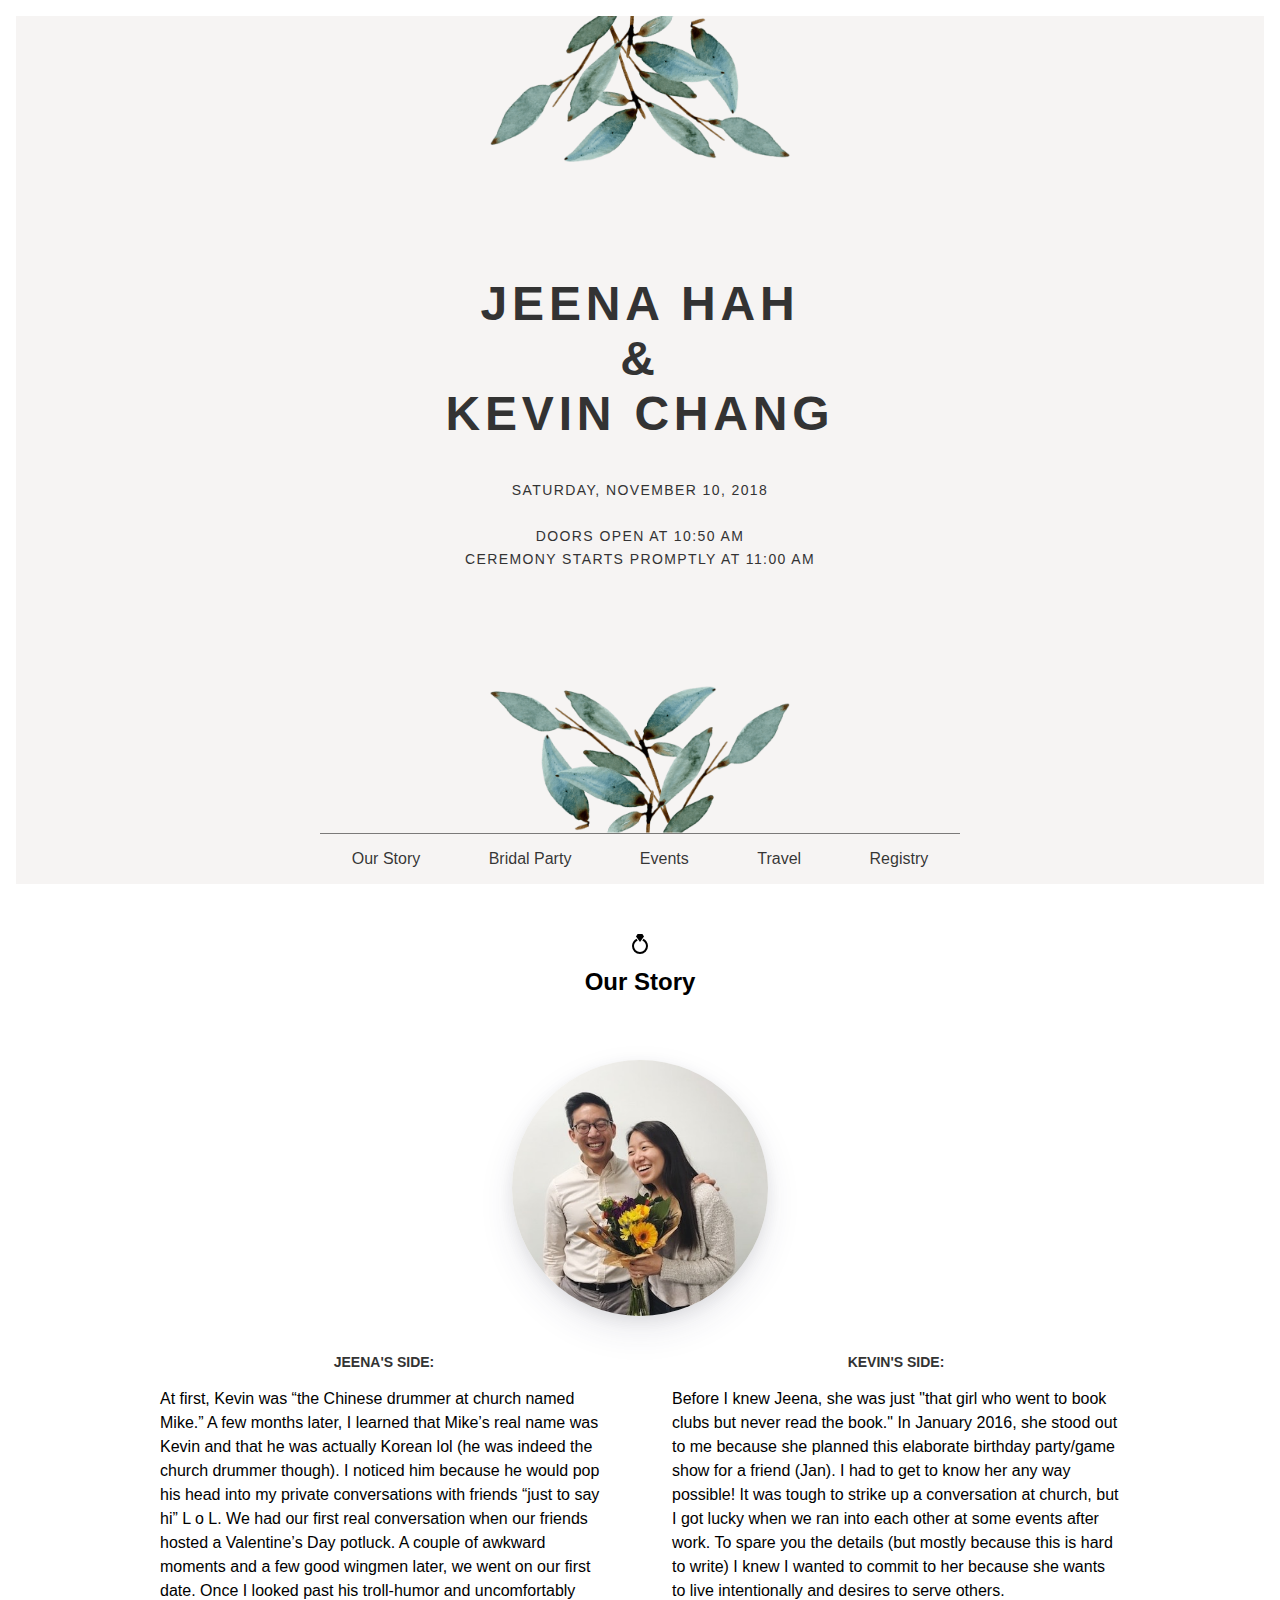
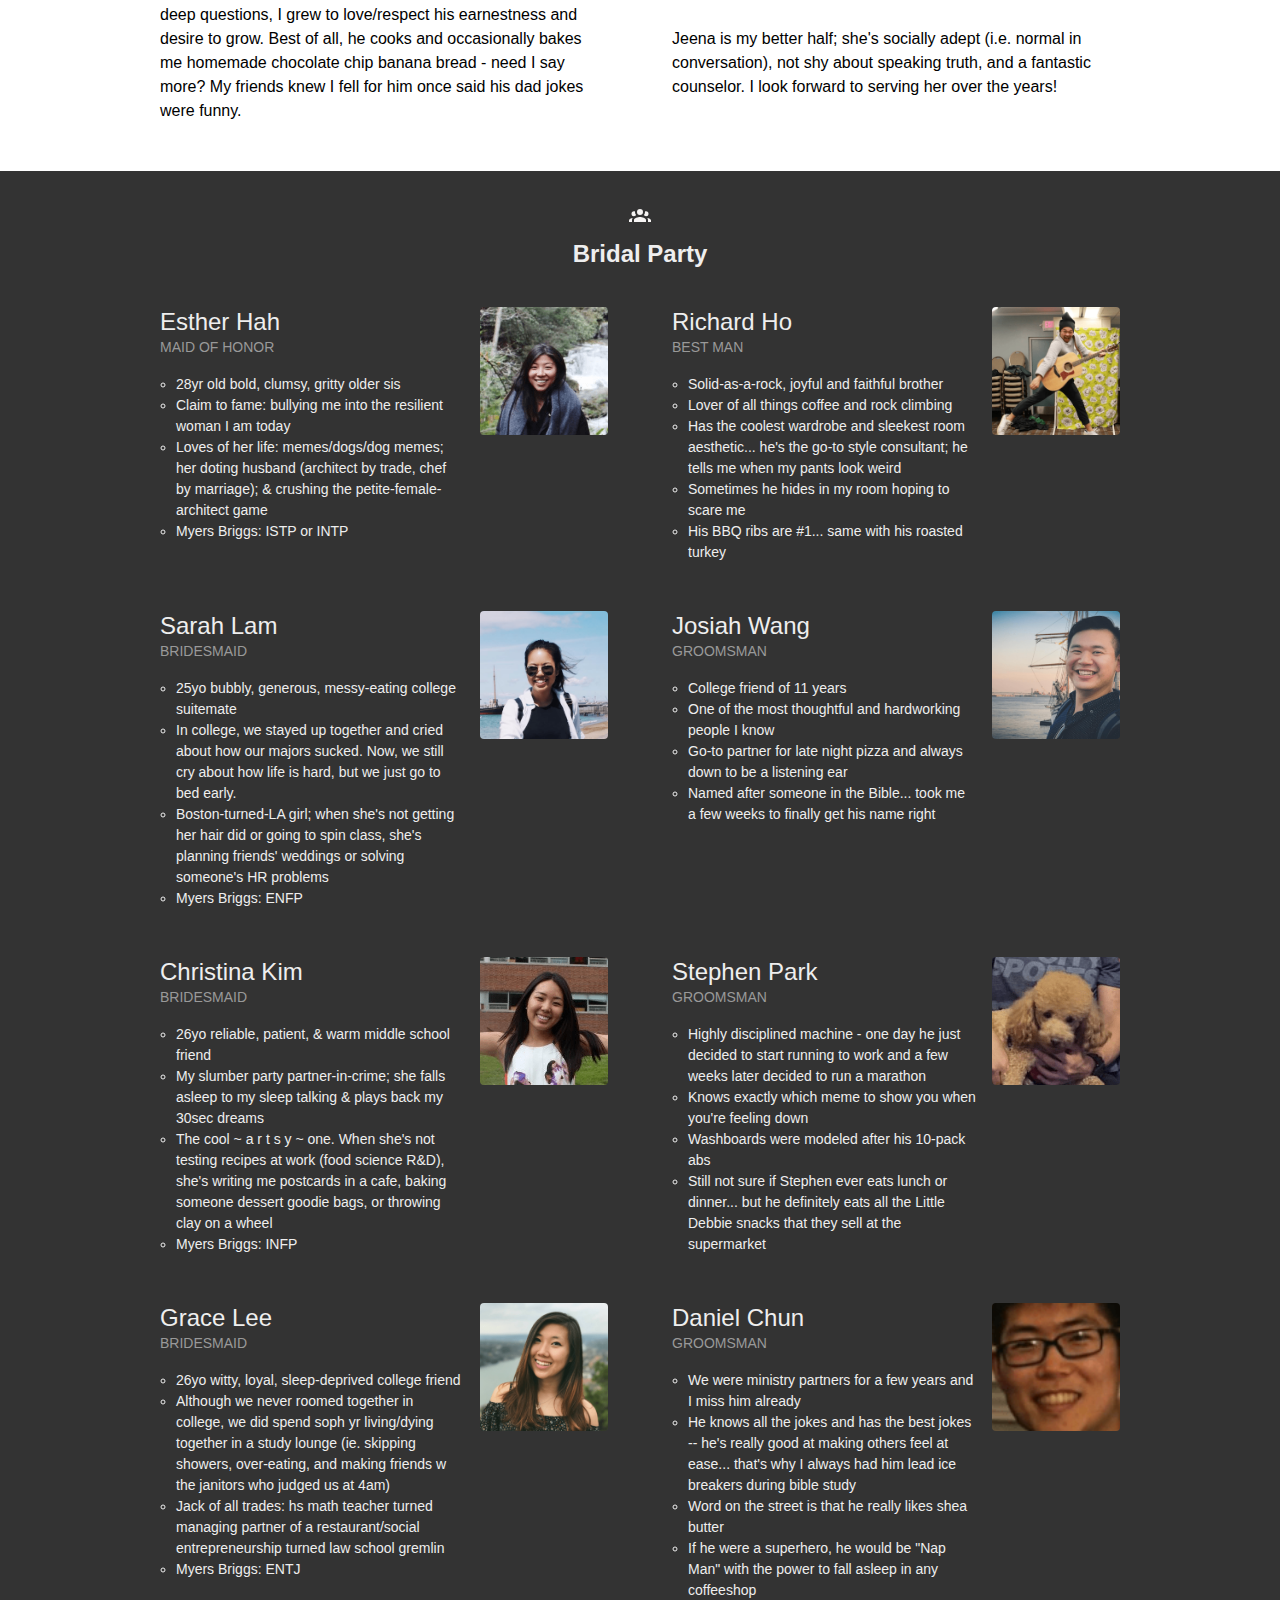
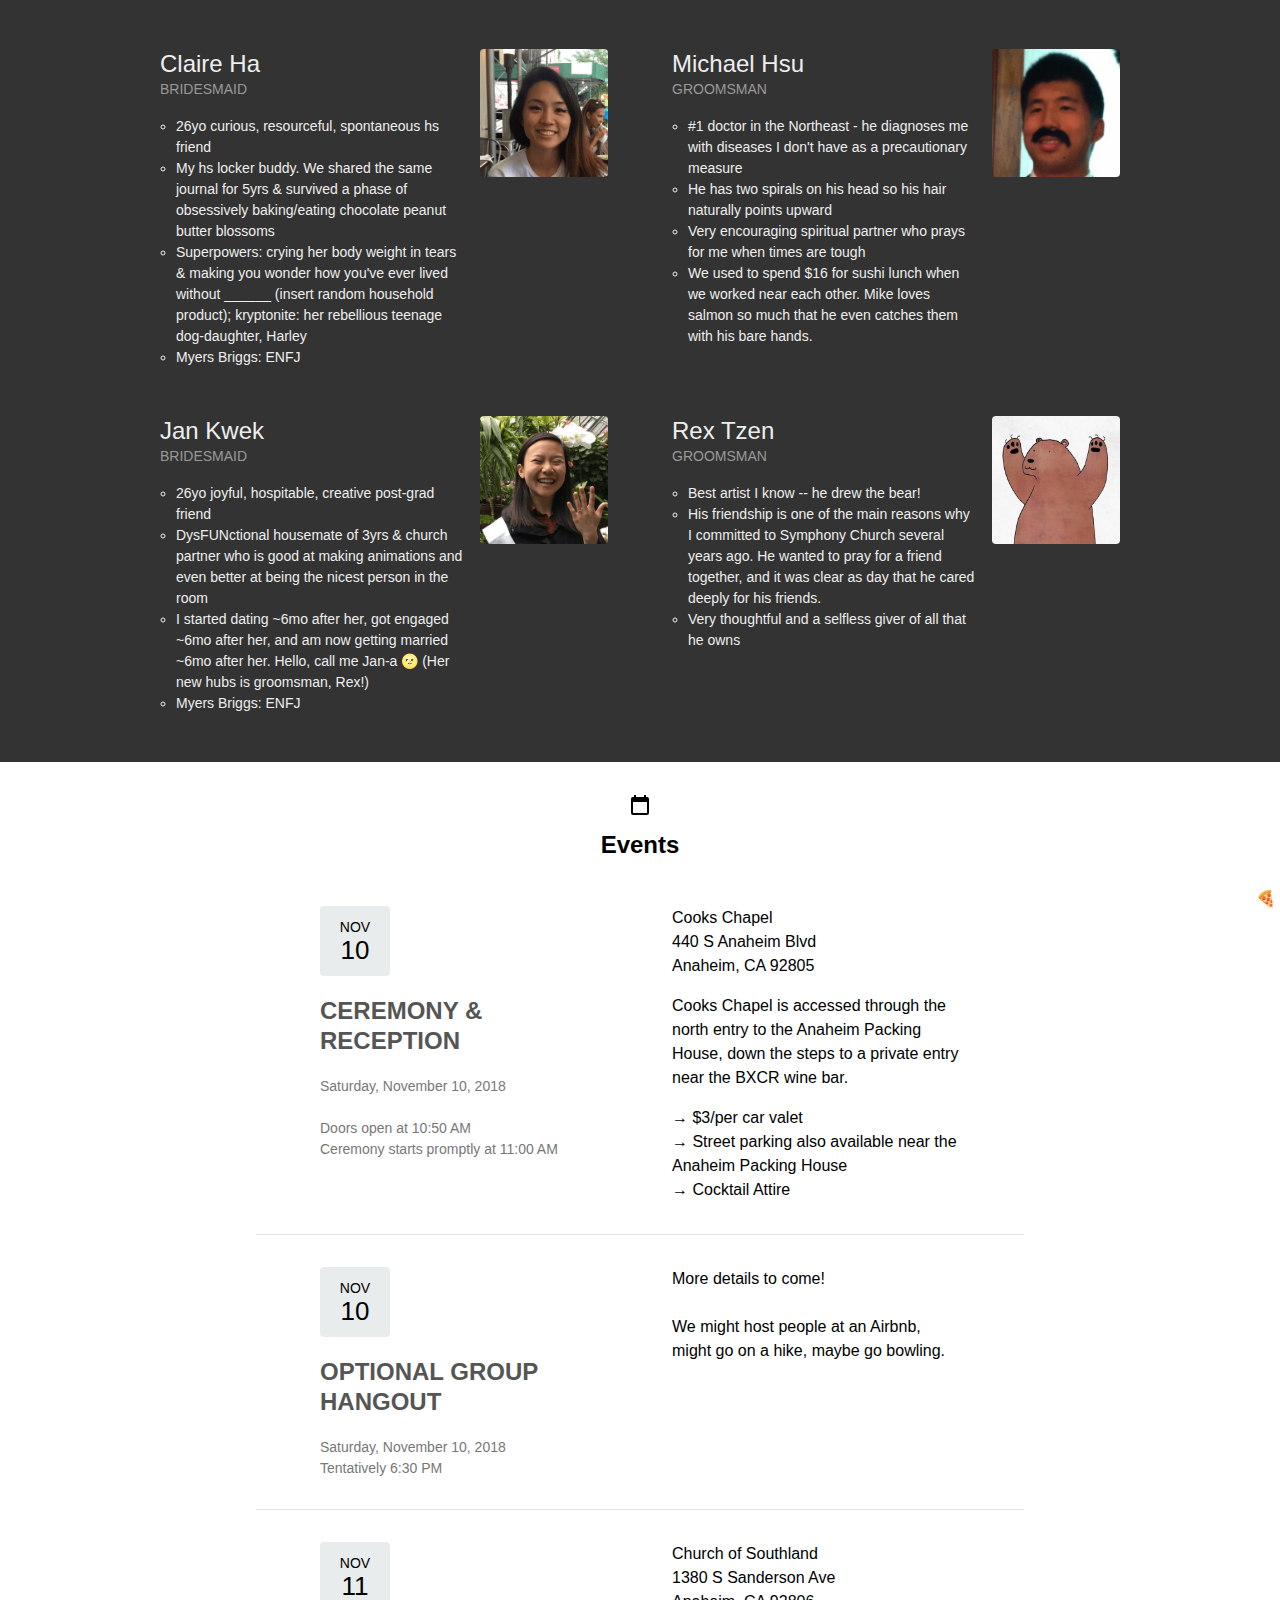
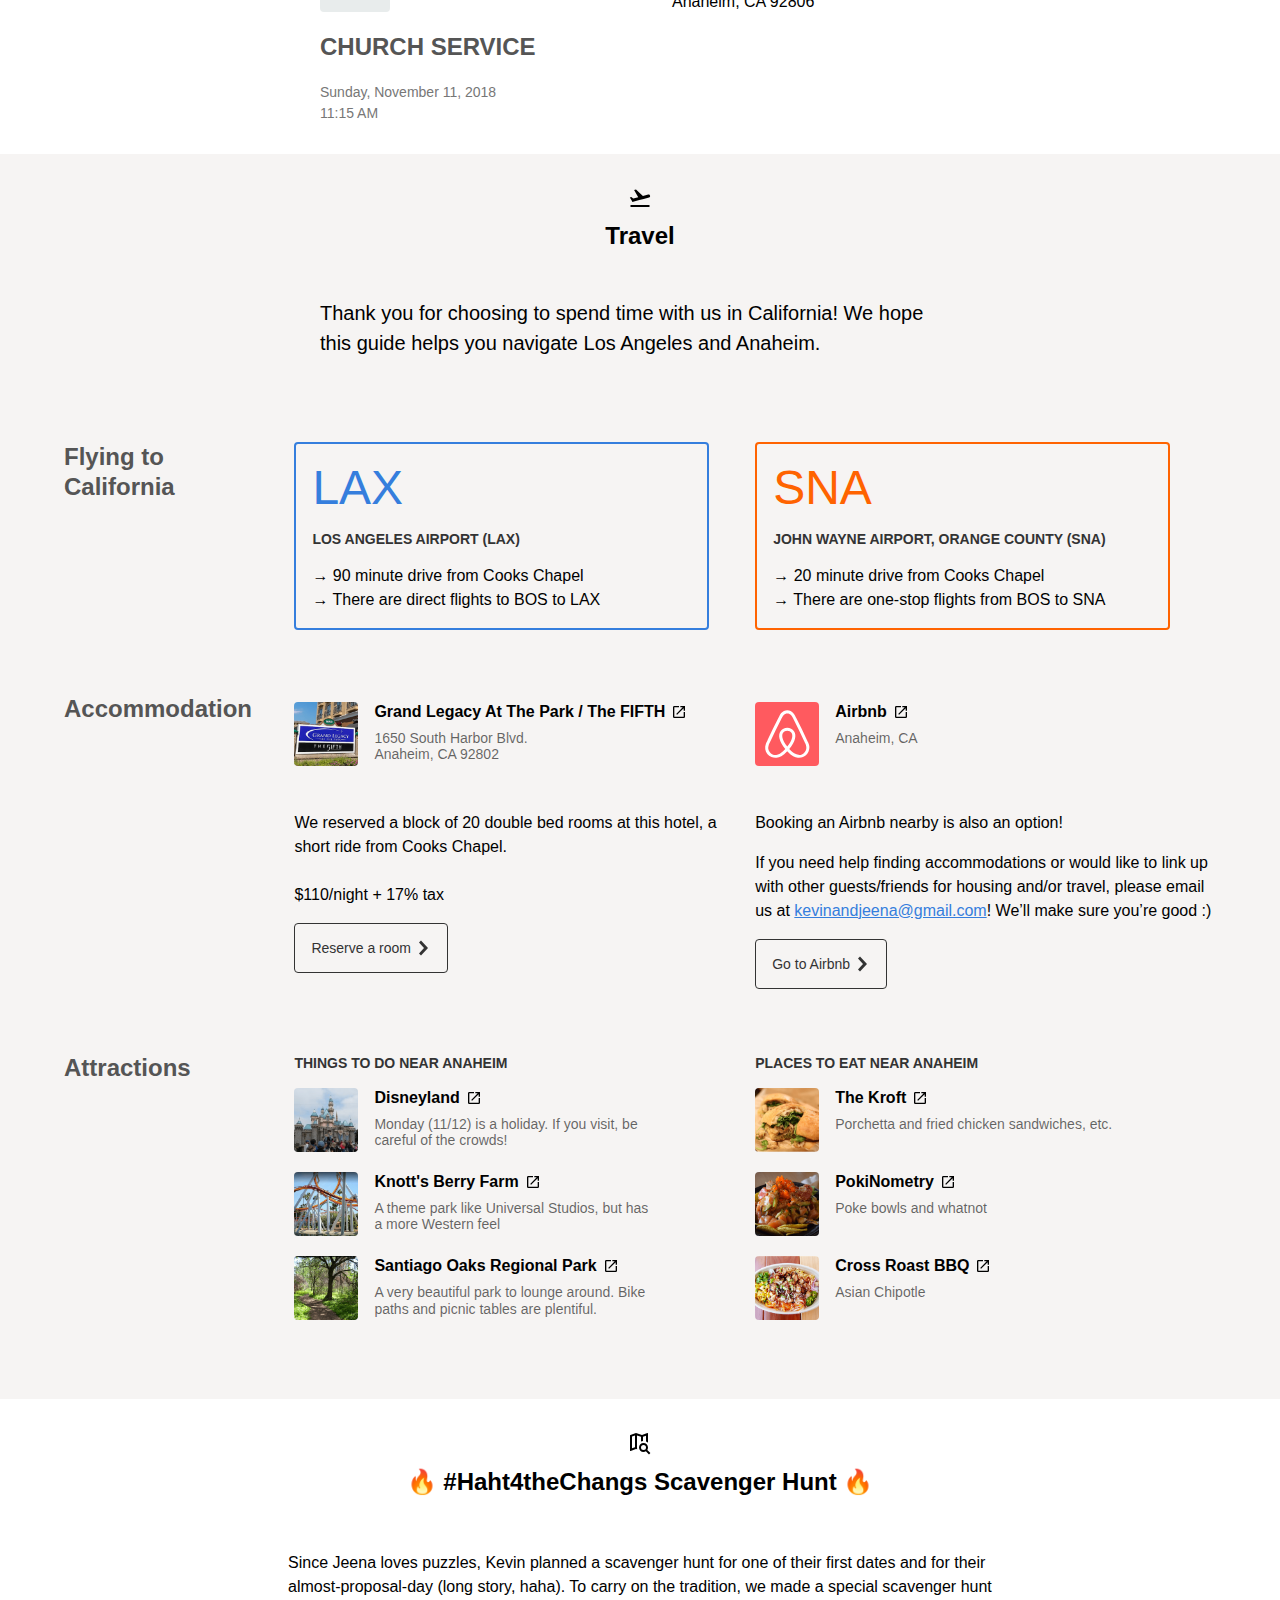
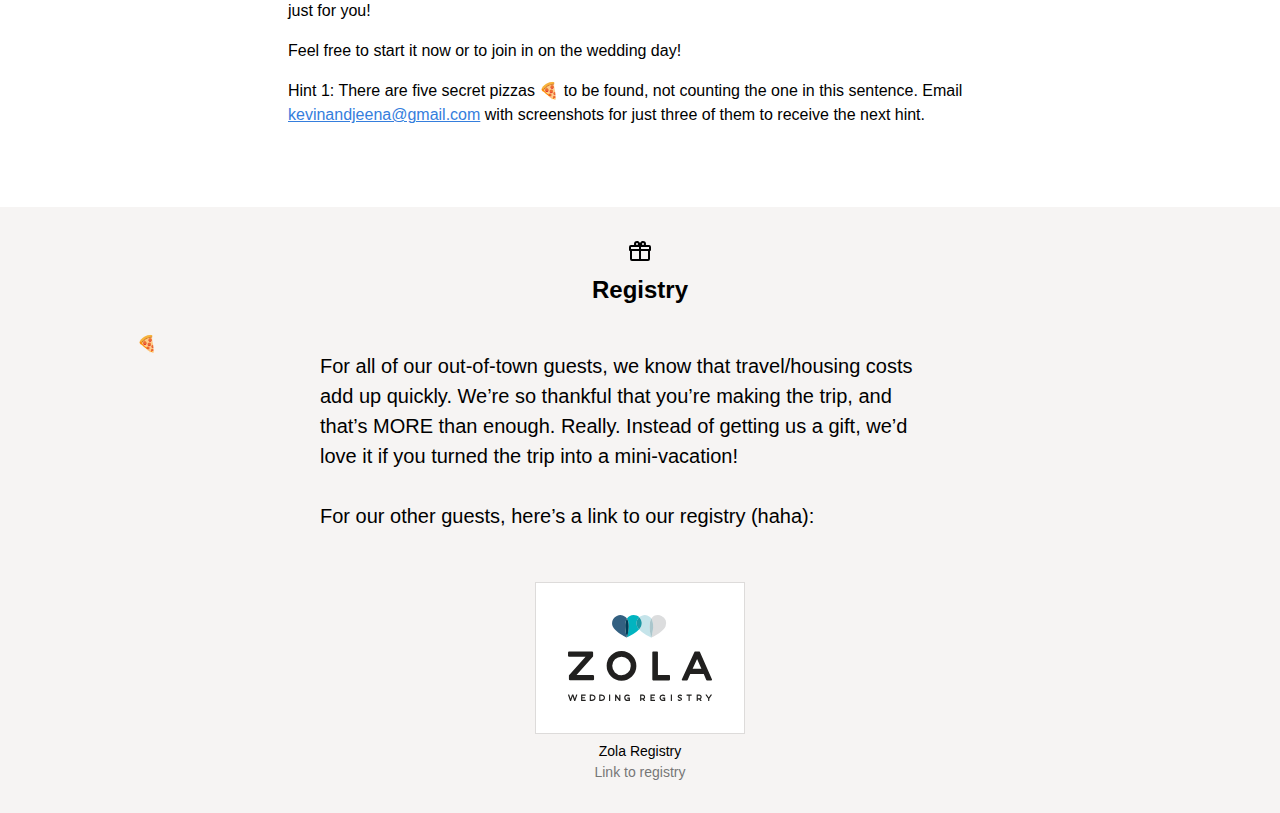
==== commit 4b2540be: "Added Kissy's photo" ====
--- a/index.html
+++ b/index.html
@@ -204,7 +204,7 @@
               </p>
             </div>
             <div class="dtc w4-ns w3 br2 h3">
-              <img src="#" class="br2 h4-ns w4-ns h3 w3 dib">
+              <img src="images/people_kissy.png" class="br2 h4-ns w4-ns h3 w3 dib">
             </div>
           </div>
         </div>
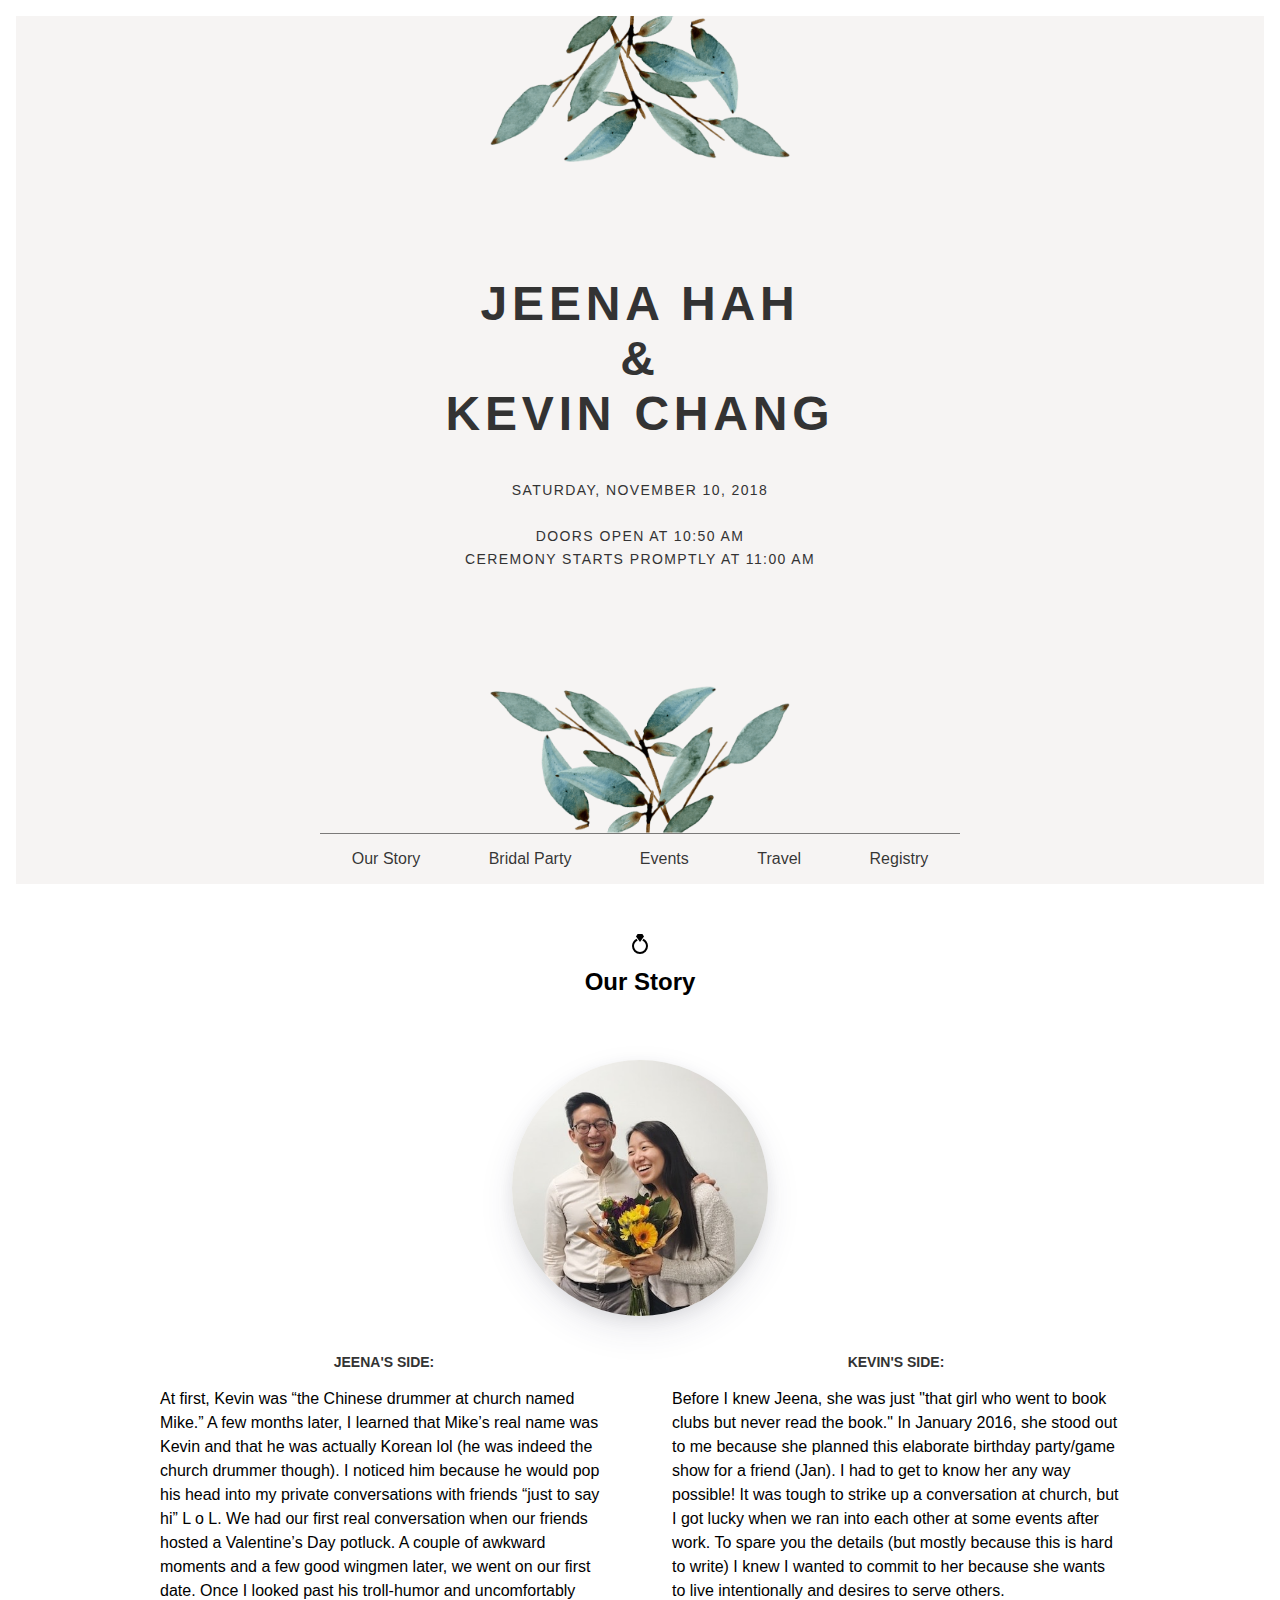
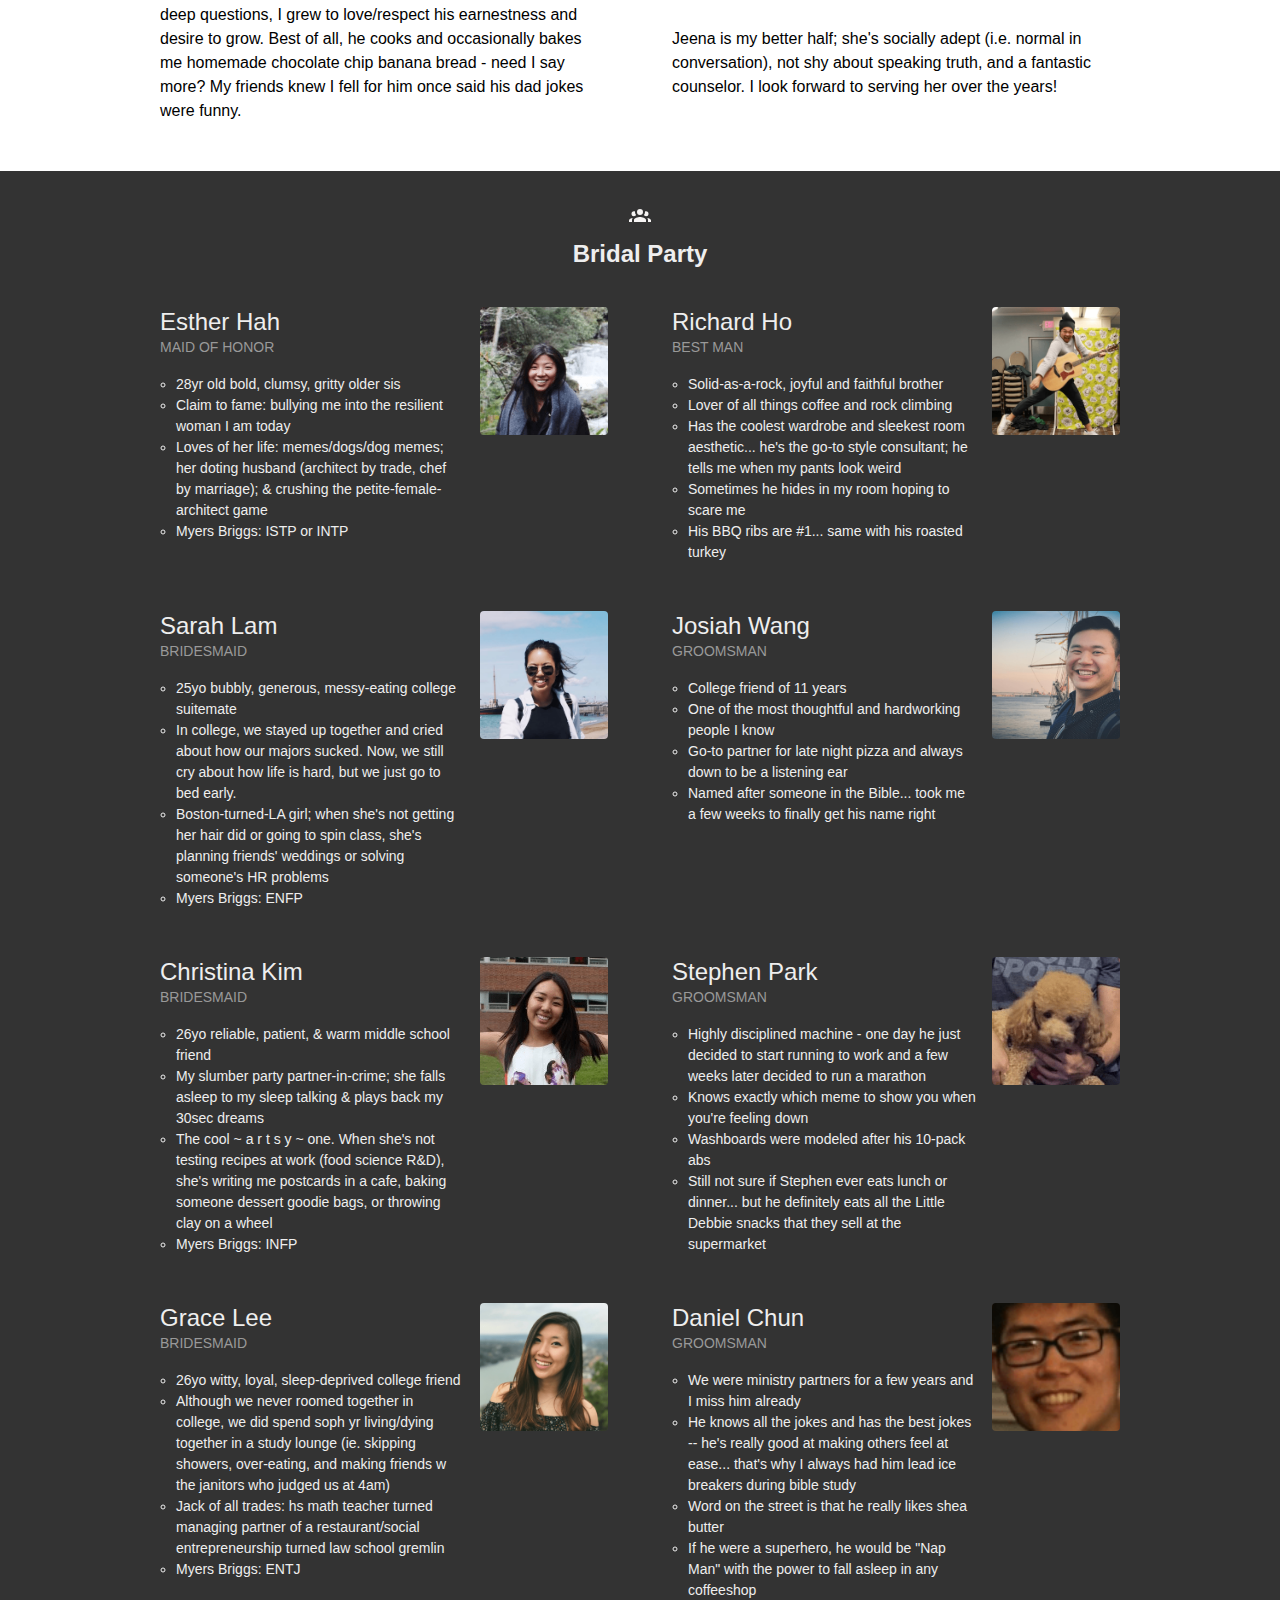
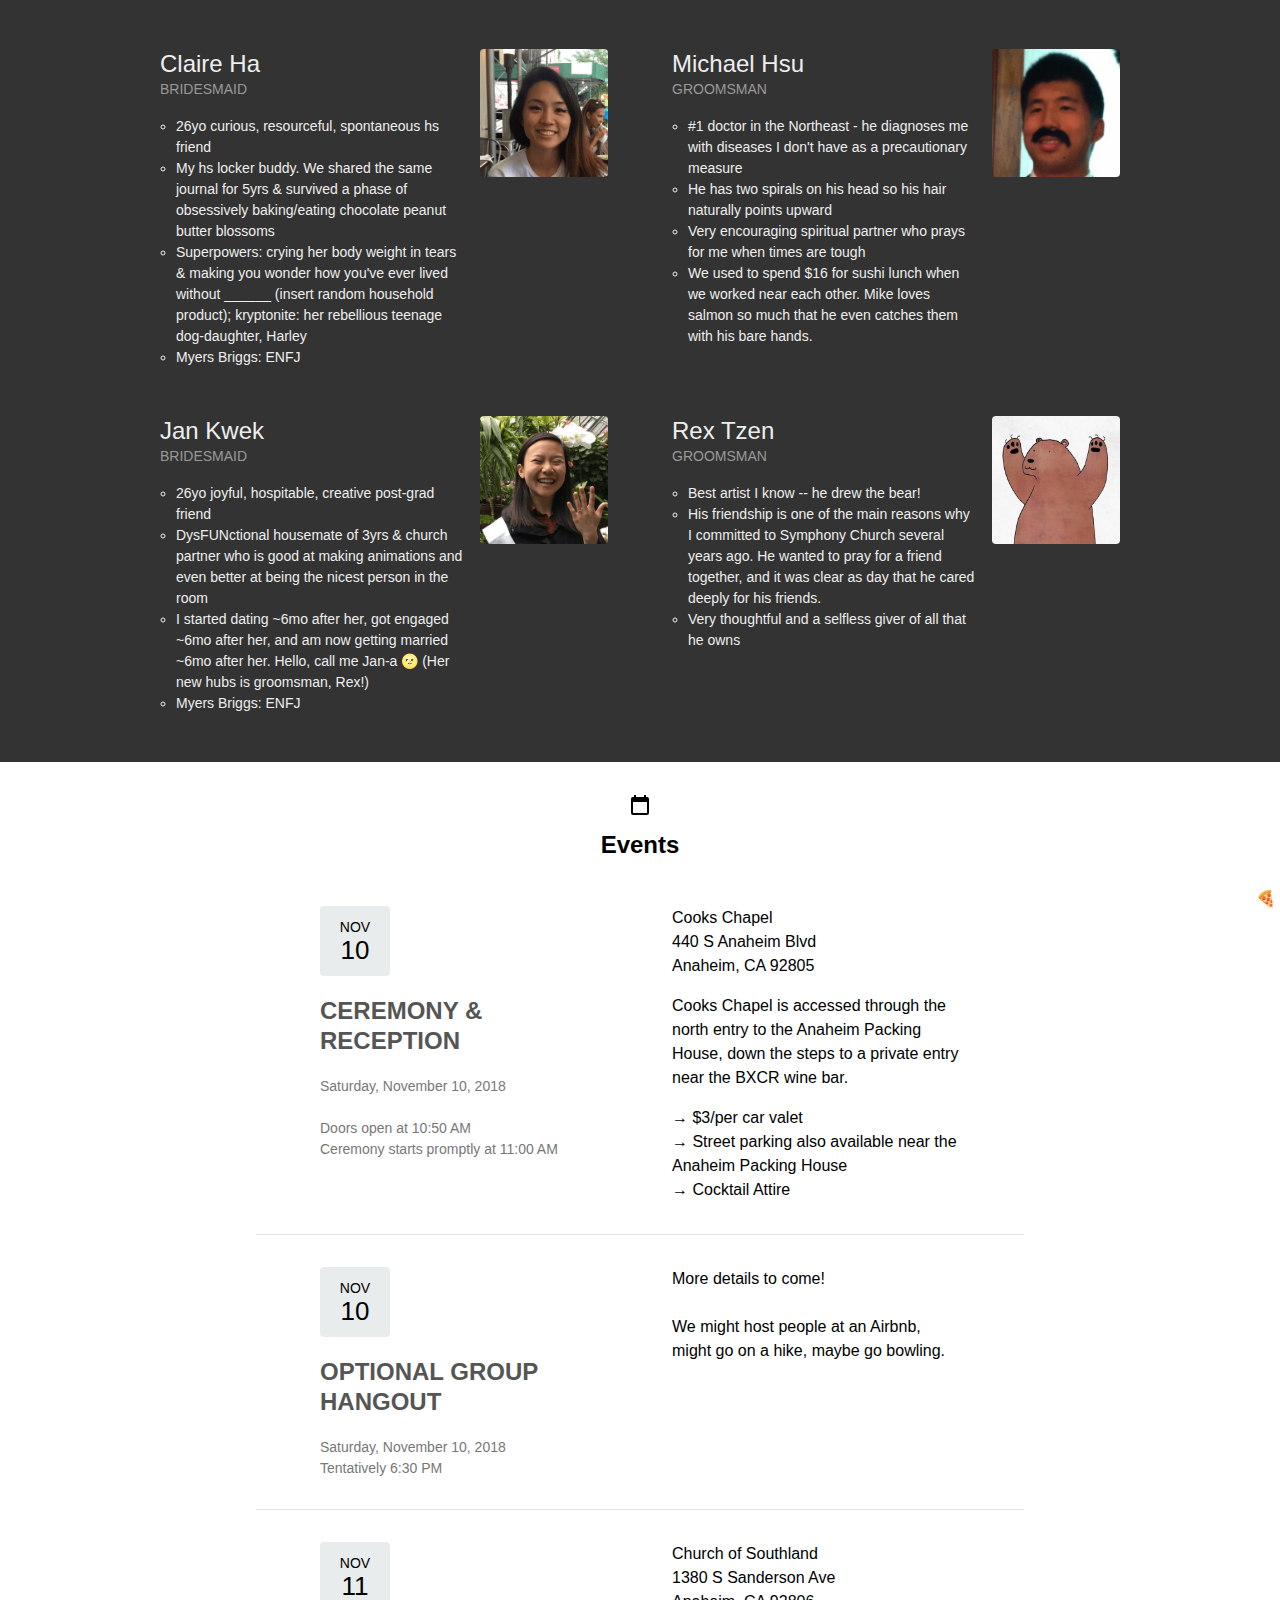
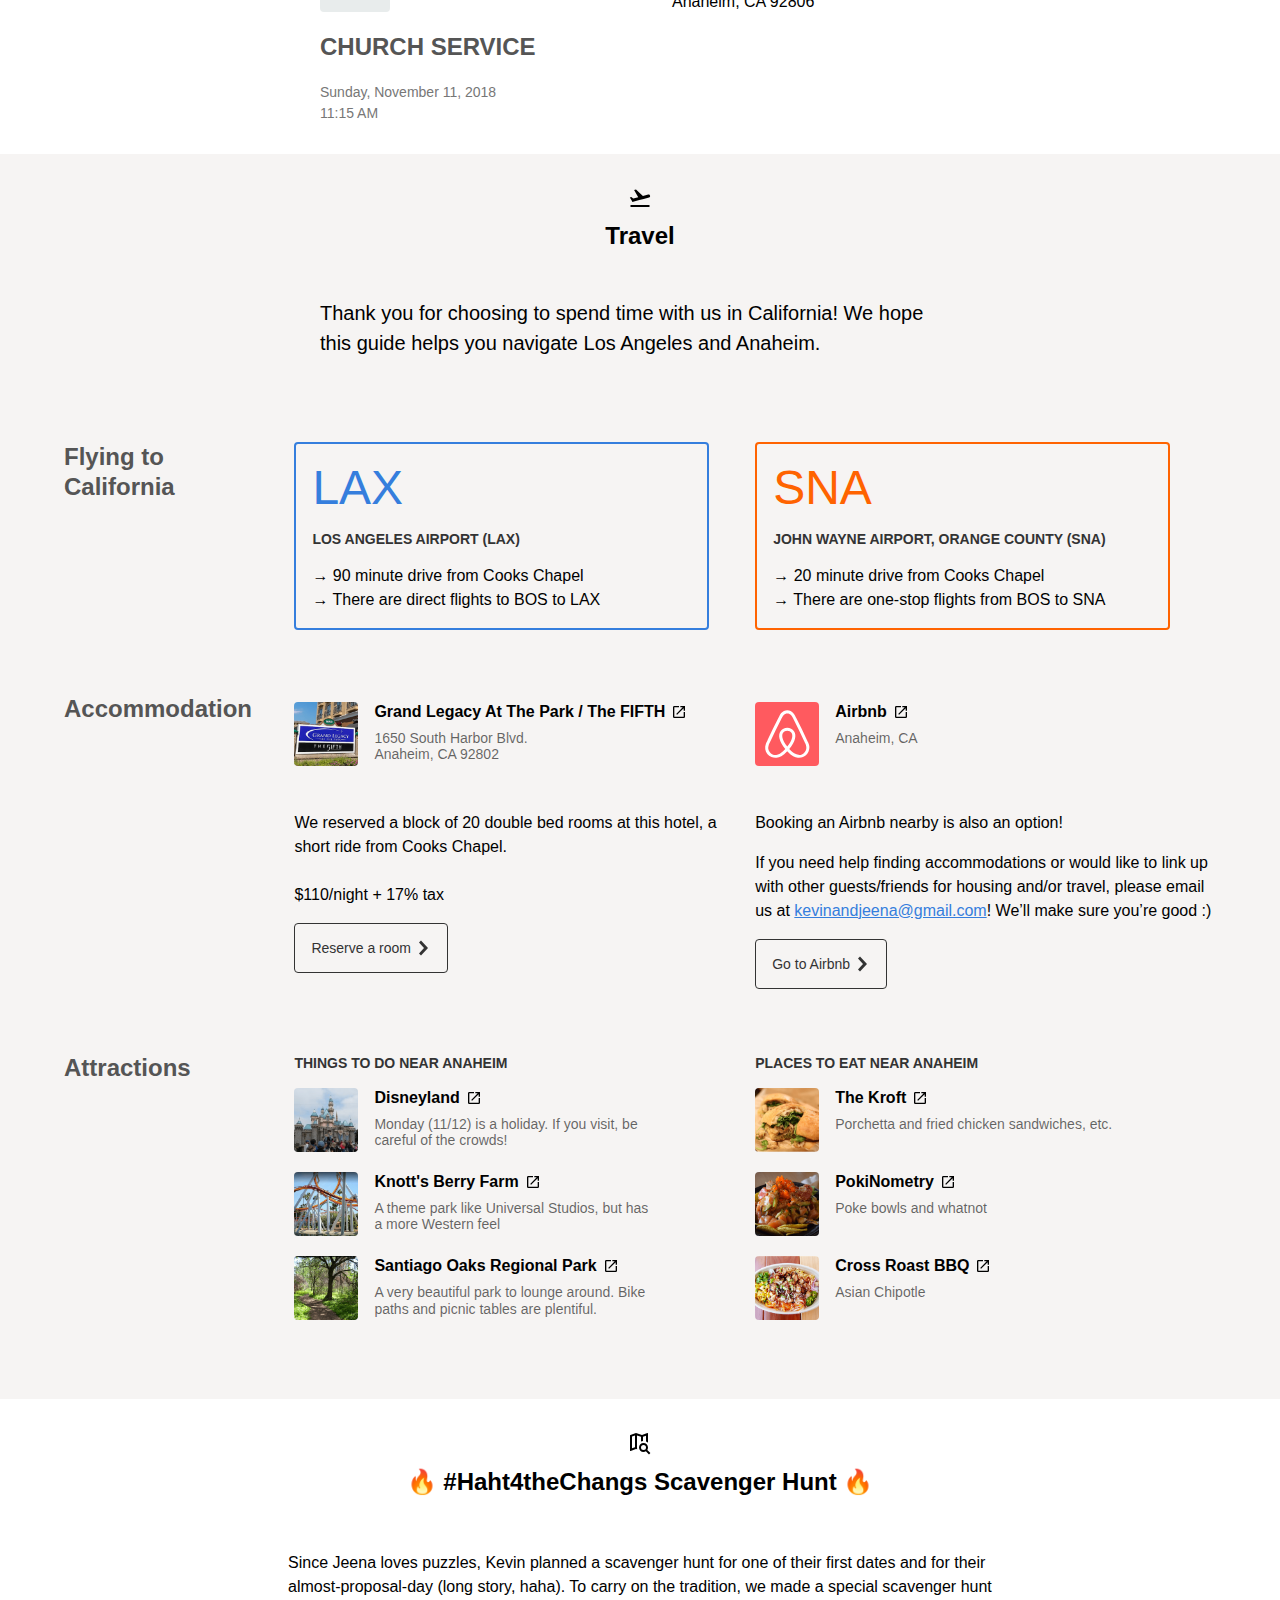
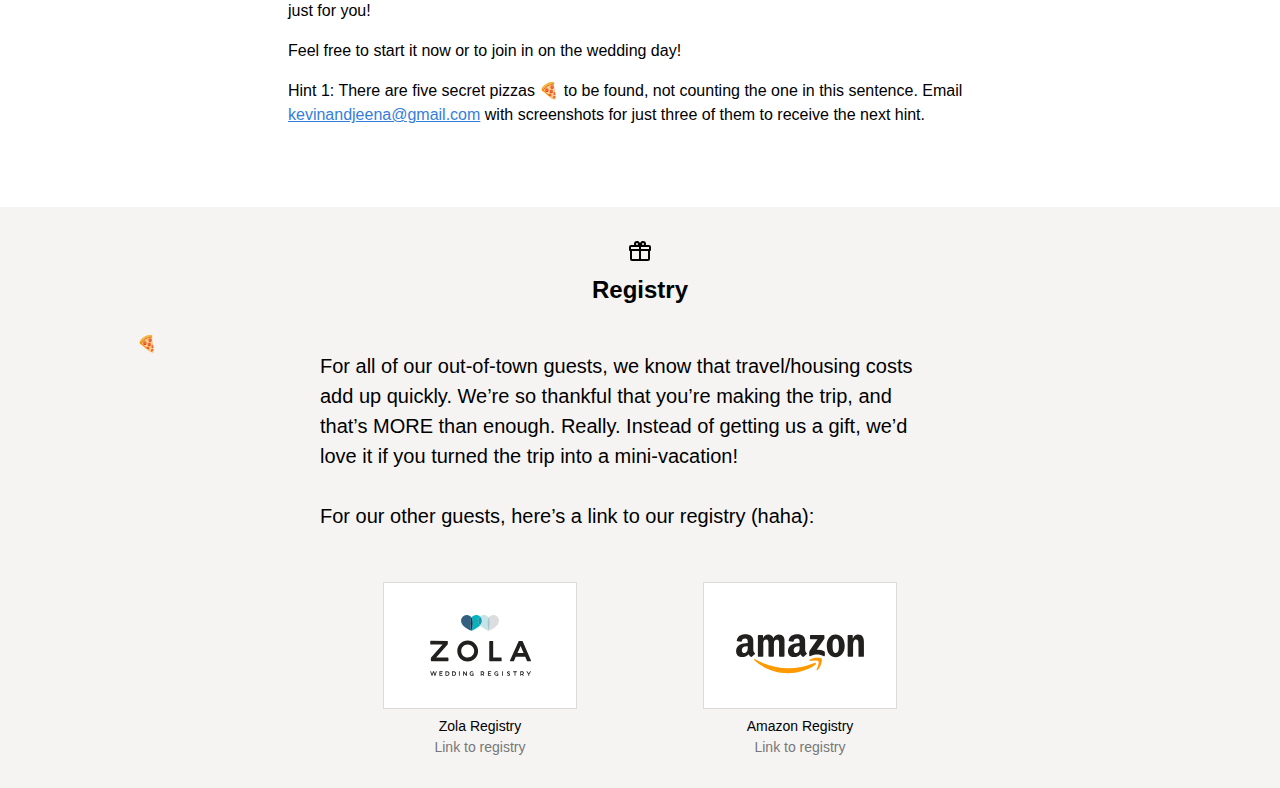
==== commit debd9f95: "Add Amazon" ====
--- a/index.html
+++ b/index.html
@@ -723,16 +723,32 @@
   </section>
 
   <article>
-    <div class="cf ph3 ph5-ns pv3">
-      <div class="w-80 w-60-m w-30-l center">
-        <a href="https://www.zola.com/registry/jeenaandkevin" class="db link dim tc" target="_blank">
-          <img src="images/img_zola.svg" class="w-60 center pa4 db outline black-10 bg-white" style="box-sizing: border-box;" />
-          <dl class="mt2 f6 lh-copy">
-            <dd class="ml0 black w-100">Zola Registry</dd>
-            <dd class="ml0 gray w-100">Link to registry</dd>
-          </dl>
-        </a>
-      </div>
+    <div class="cf ph3 ph5-ns pv3 mw7 center">
+
+      <div class="fn fl-ns w-50-ns w-100-m">
+        <div class="w-80 w-80-m w-100-l center">
+          <a href="https://www.zola.com/registry/jeenaandkevin" class="db link dim tc" target="_blank">
+            <img src="images/img_zola.svg" class="w-60 center pa4 db outline black-10 bg-white" style="box-sizing: border-box;" />
+            <dl class="mt2 f6 lh-copy">
+              <dd class="ml0 black w-100">Zola Registry</dd>
+              <dd class="ml0 gray w-100">Link to registry</dd>
+            </dl>
+          </a>
+        </div>
+      </div>
+
+      <div class="fn fl-ns w-50-ns w-100-m">
+        <div class="w-80 w-80-m w-100-l center">
+          <a href="https://www.amazon.com/wedding/kevin-chang-jeena-hah-anaheim-november-2018/registry/1MYI5Q84UXPU8" class="db link dim tc" target="_blank">
+            <img src="images/img_amazon.svg" class="w-60 center pa4 db outline black-10 bg-white" style="box-sizing: border-box;" />
+            <dl class="mt2 f6 lh-copy">
+              <dd class="ml0 black w-100">Amazon Registry</dd>
+              <dd class="ml0 gray w-100">Link to registry</dd>
+            </dl>
+          </a>
+        </div>
+      </div>
+
     </div>
   </article>
 </div>
